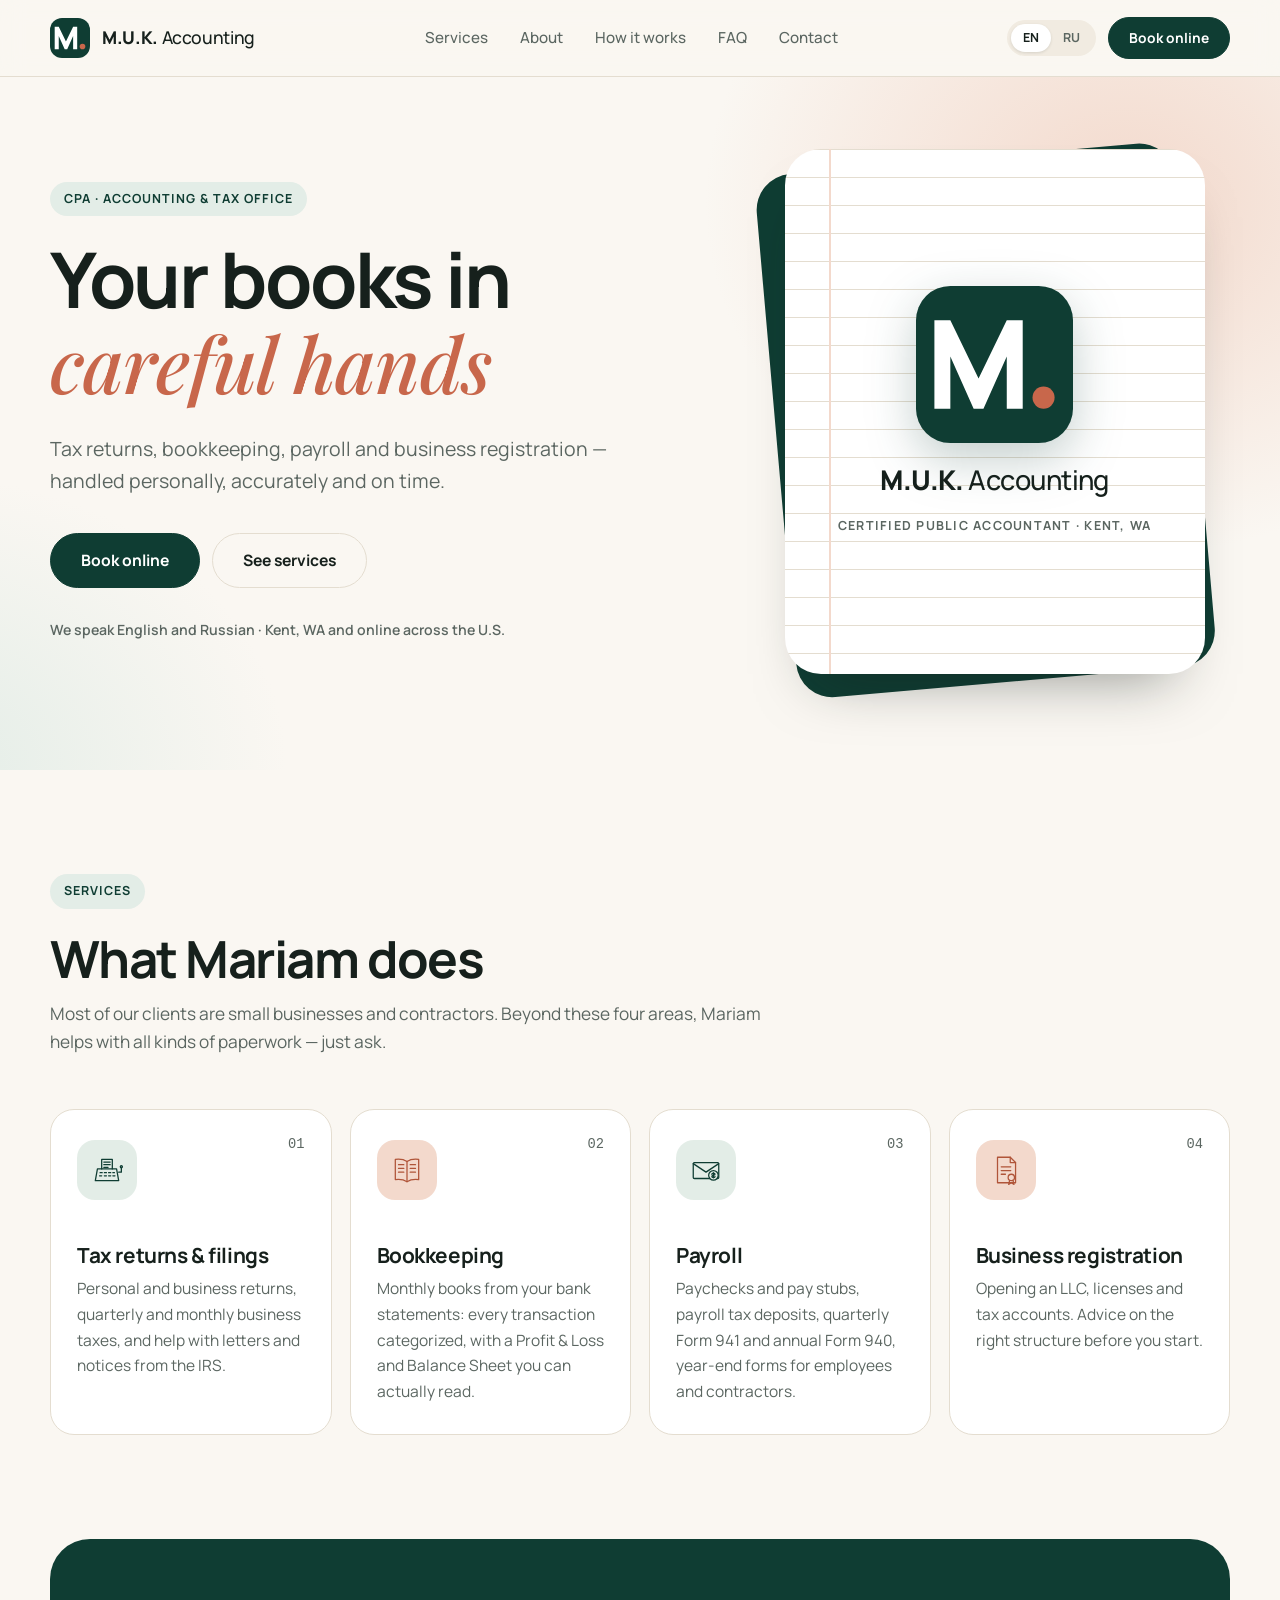
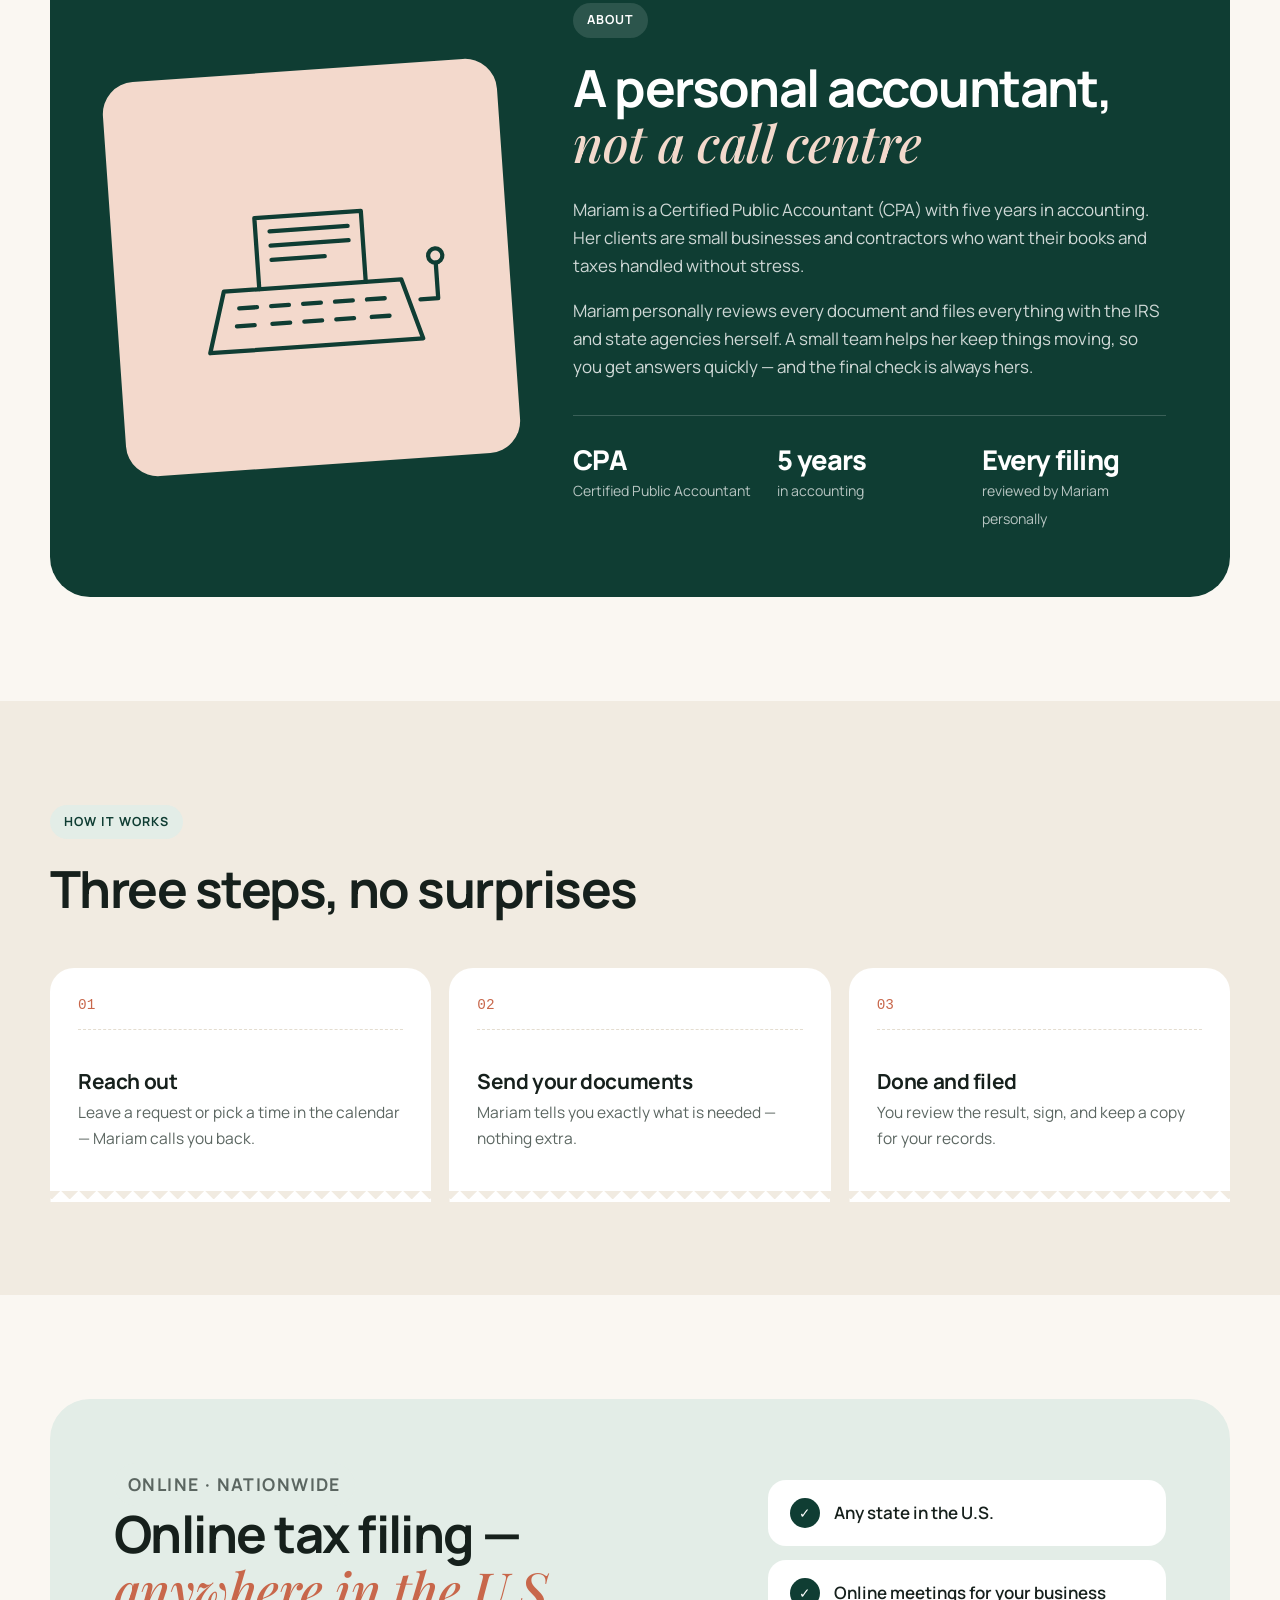
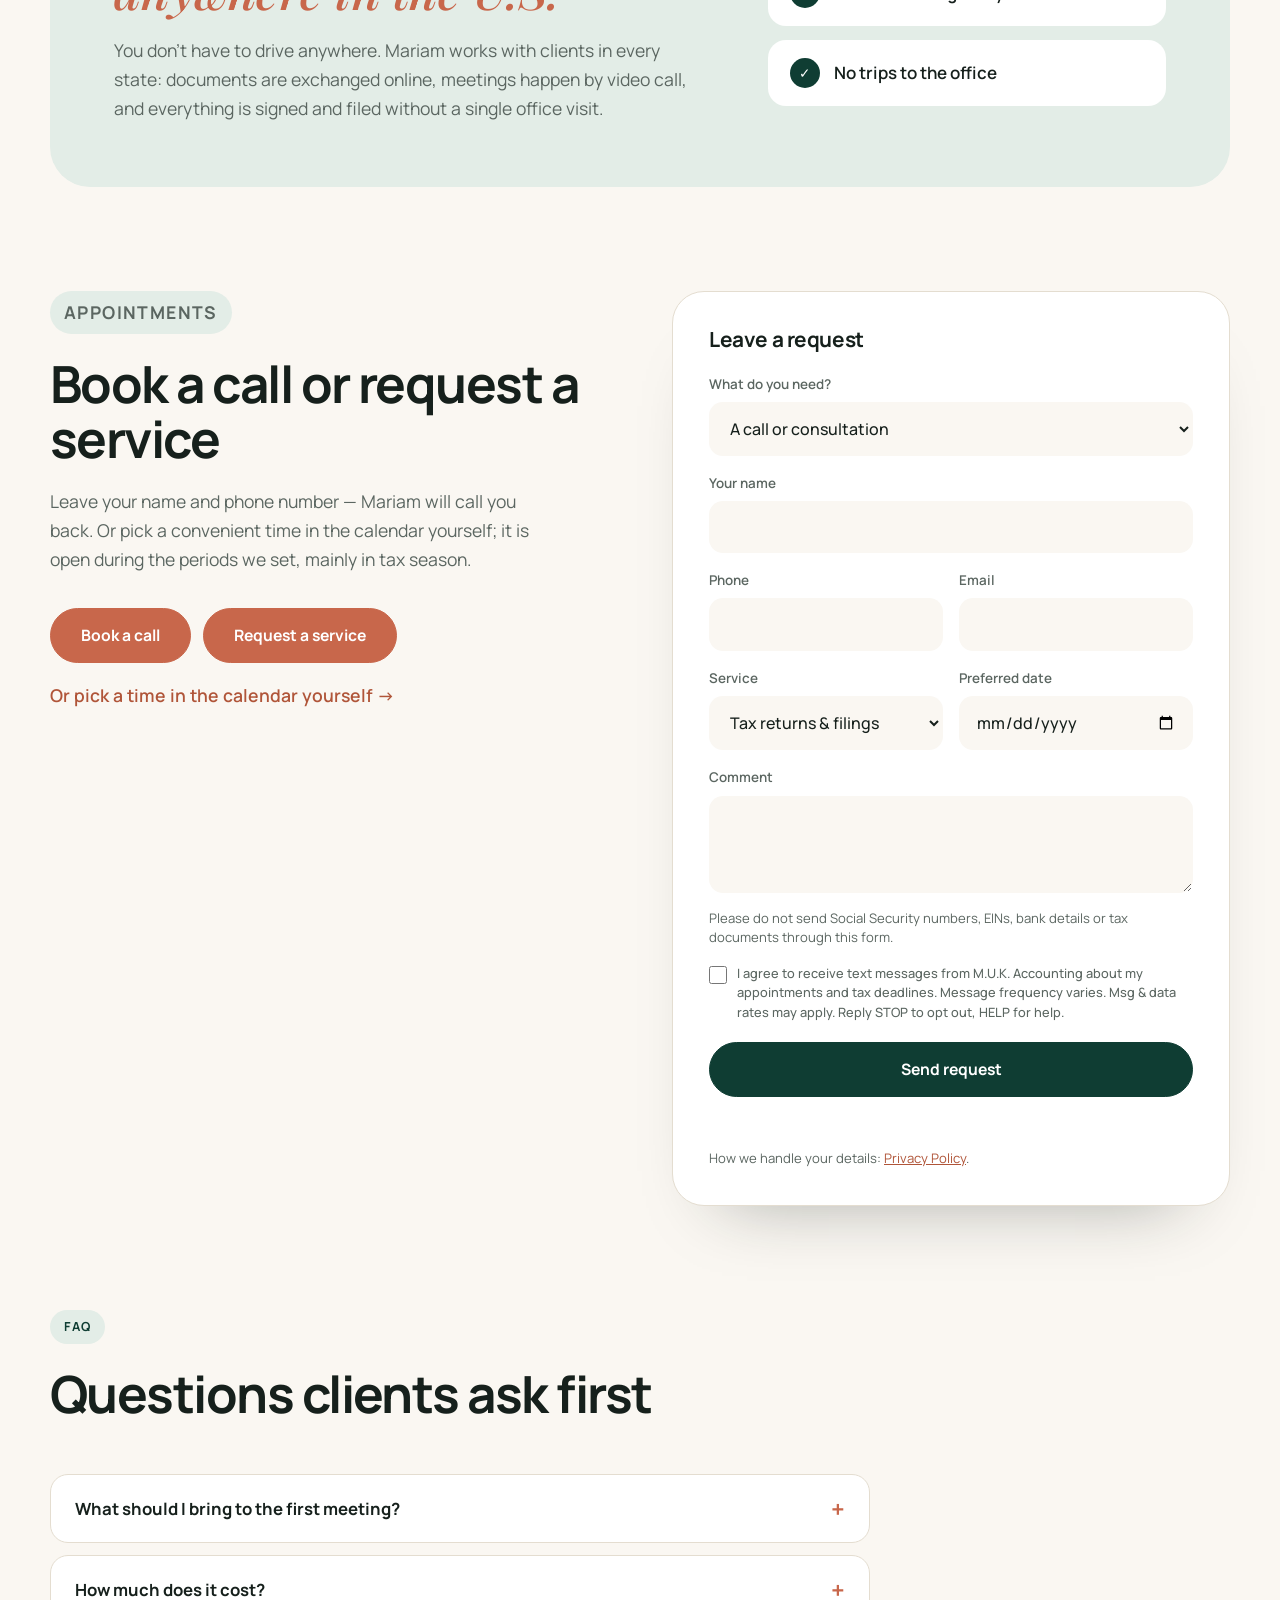
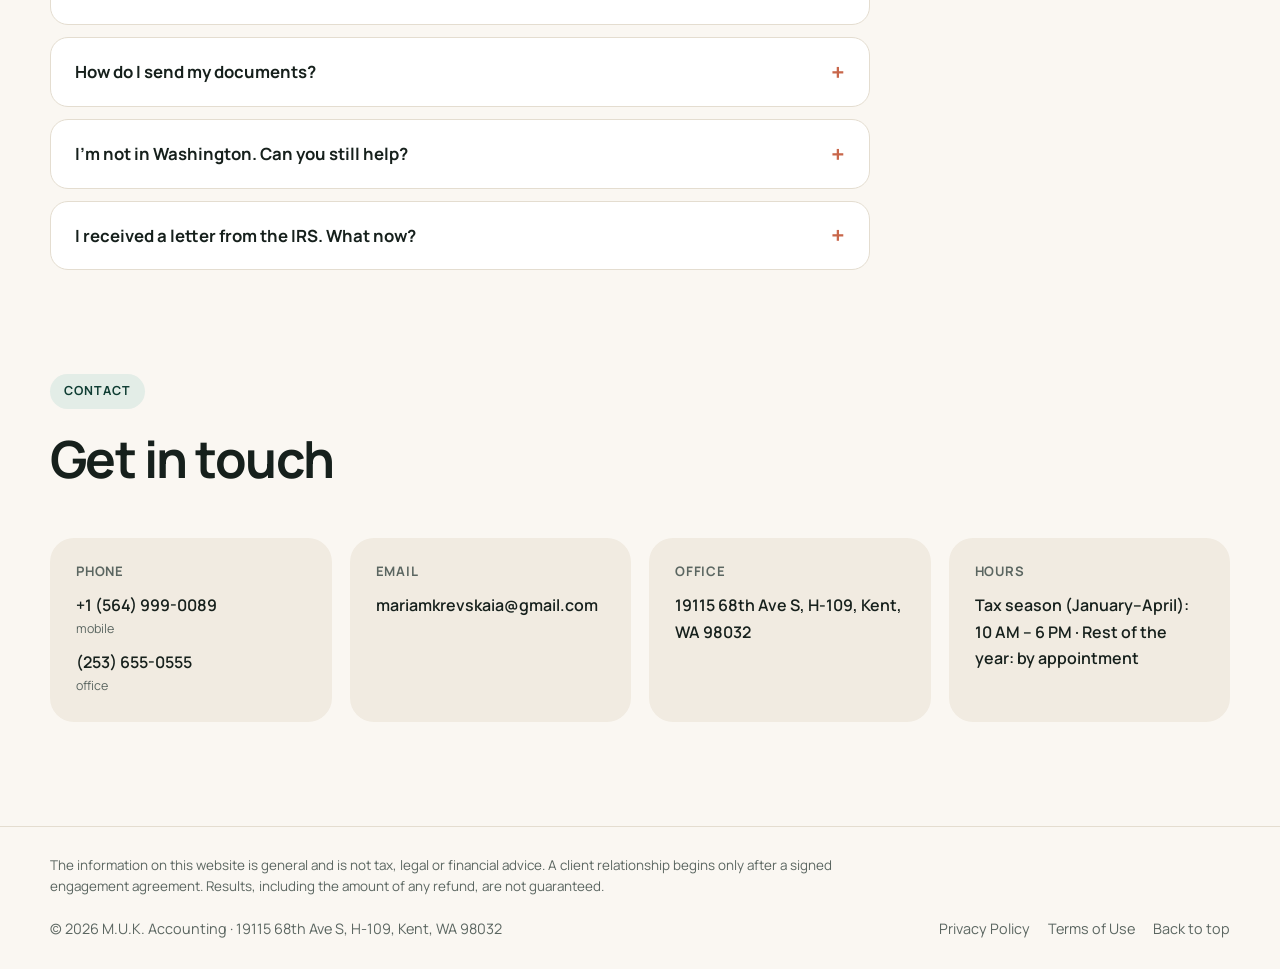
==== index.html @ 8662a3ea "SEO basics: robots, sitemap, structured data; custom 404; first step wording Co-Authored-By: Claude " ====
<!doctype html>
<html lang="en">
<head>
  <meta charset="utf-8">
  <meta name="viewport" content="width=device-width, initial-scale=1">
  <title>M.U.K. Accounting — CPA in Kent, WA · Taxes, Bookkeeping &amp; Payroll</title>
  <meta name="description" content="M.U.K. Accounting, Kent, WA: CPA services — tax returns, bookkeeping, payroll and business registration for small businesses and contractors. In person or online anywhere in the U.S.">
  <link rel="icon" href="images/logo.svg?v=3" type="image/svg+xml">
  <link rel="icon" href="images/favicon-32.png?v=3" type="image/png" sizes="32x32">
  <link rel="icon" href="images/favicon-192.png?v=3" type="image/png" sizes="192x192">
  <link rel="apple-touch-icon" href="images/apple-touch-icon.png?v=3">
  <meta property="og:type" content="website">
  <meta property="og:site_name" content="M.U.K. Accounting">
  <meta property="og:url" content="https://mukaccounting.net/">
  <meta property="og:title" content="M.U.K. Accounting — CPA in Kent, WA">
  <meta property="og:description" content="Tax returns, bookkeeping, payroll and business registration for small businesses and contractors. Kent, WA and online anywhere in the U.S. English · Русский.">
  <meta property="og:image" content="https://mukaccounting.net/images/og.jpg?v=3">
  <meta property="og:image:width" content="1200">
  <meta property="og:image:height" content="630">
  <meta property="og:image:alt" content="M.U.K. Accounting — taxes & bookkeeping in the U.S.">
  <meta property="og:locale" content="en_US">
  <meta property="og:locale:alternate" content="ru_RU">
  <meta name="twitter:card" content="summary_large_image">
  <meta name="twitter:title" content="M.U.K. Accounting — CPA in Kent, WA">
  <meta name="twitter:description" content="Tax returns, bookkeeping, payroll and business registration for small businesses and contractors. Kent, WA and online anywhere in the U.S. English · Русский.">
  <meta name="twitter:image" content="https://mukaccounting.net/images/og.jpg?v=3">
  <link rel="preconnect" href="https://fonts.googleapis.com">
  <link rel="preconnect" href="https://fonts.gstatic.com" crossorigin>
  <link href="https://fonts.googleapis.com/css2?family=Manrope:wght@400;500;600;700;800&family=Playfair+Display:ital,wght@1,500;1,600&display=swap" rel="stylesheet">
  <link rel="stylesheet" href="styles.css?v=20261009c">
</head>
<body>

<header class="site-header">
  <div class="wrap header-row">
    <a class="brand" href="#top" aria-label="M.U.K. Accounting">
      <img class="brand-mark" src="images/logo.svg?v=3" alt="">
      <span class="brand-text"><strong>M.U.K.</strong> Accounting</span>
    </a>
    <nav class="nav" id="nav">
      <a href="#services" data-i18n="nav.services">Services</a>
      <a href="#about" data-i18n="nav.about">About</a>
      <a href="#process" data-i18n="nav.process">How it works</a>
      <a href="#faq" data-i18n="nav.faq">FAQ</a>
      <a href="#contact" data-i18n="nav.contact">Contact</a>
    </nav>
    <div class="header-actions">
      <div class="lang" role="group" aria-label="Language">
        <button type="button" data-lang="en" class="is-active">EN</button>
        <button type="button" data-lang="ru">RU</button>
      </div>
      <a class="btn btn-small" href="#booking" data-i18n="cta.book">Book online</a>
      <button class="burger" id="burger" type="button" aria-label="Menu" aria-expanded="false"><span></span><span></span><span></span></button>
    </div>
  </div>
</header>

<main id="top">

  <section class="hero">
    <div class="wrap hero-grid">
      <div class="hero-copy">
        <p class="eyebrow" data-i18n="hero.eyebrow">CPA · Accounting &amp; tax office</p>
        <h1 data-i18n="hero.title">Your books in <em>careful hands</em></h1>
        <p class="lead" data-i18n="hero.lead">Tax returns, bookkeeping, payroll and business registration — handled personally, accurately and on time.</p>
        <div class="hero-buttons">
          <a class="btn" href="#booking" data-i18n="cta.book">Book online</a>
          <a class="btn btn-ghost" href="#services" data-i18n="cta.services">See services</a>
        </div>
        <p class="hero-note" data-i18n="hero.note">We speak English and Russian · Kent, WA and online across the U.S.</p>
      </div>

      <div class="logo-panel">
        <div class="logo-card">
          <img class="logo-big" src="images/logo.svg?v=3" alt="">
          <div class="logo-word"><strong>M.U.K.</strong> Accounting</div>
          <div class="logo-sub" data-i18n="hero.logoSub">Certified Public Accountant · Kent, WA</div>
        </div>
      </div>
    </div>
  </section>

  <section class="services" id="services">
    <div class="wrap">
      <header class="section-head">
        <p class="eyebrow" data-i18n="services.eyebrow">Services</p>
        <h2 data-i18n="services.title">What Mariam does</h2>
        <p class="section-sub" data-i18n="services.sub">Most of our clients are small businesses and contractors. Beyond these four areas, Mariam helps with all kinds of paperwork — just ask.</p>
      </header>

      <div class="cards">
        <article class="card">
          <span class="num">01</span>
          <svg class="icon" viewBox="0 0 64 64" aria-hidden="true"><path d="M14 30h36l4 22H10z"/><path d="M22 30V12h20v18"/><path d="M26 17h12M26 22h12M26 27h8"/><path d="M19 37h4M27 37h4M35 37h4M43 37h3M18 43h4M27 43h4M35 43h4M43 43h4"/><path d="M54 36h5v-8"/><circle cx="59" cy="26" r="2"/></svg>
          <h3 data-i18n="s1.title">Tax returns &amp; filings</h3>
          <p data-i18n="s1.text">Personal and business returns, quarterly and monthly business taxes, and help with letters and notices from the IRS.</p>
        </article>
        <article class="card">
          <span class="num">02</span>
          <svg class="icon" viewBox="0 0 64 64" aria-hidden="true"><path d="M32 16c-6-4-14-5-22-4v38c8-1 16 0 22 4 6-4 14-5 22-4V12c-8-1-16 0-22 4z"/><path d="M32 16v38"/><path d="M16 22h10M16 29h10M16 36h10M38 22h10M38 29h10M38 36h10"/></svg>
          <h3 data-i18n="s2.title">Bookkeeping</h3>
          <p data-i18n="s2.text">Monthly books from your bank statements: every transaction categorized, with a Profit &amp; Loss and Balance Sheet you can actually read.</p>
        </article>
        <article class="card">
          <span class="num">03</span>
          <svg class="icon" viewBox="0 0 64 64" aria-hidden="true"><rect x="8" y="18" width="48" height="30" rx="2"/><path d="M8 20l24 16 24-16"/><circle cx="46" cy="42" r="9" class="fill"/><path d="M46 37v10M43 40c0-3 6-3 6 0s-6 1-6 4 6 3 6 0"/></svg>
          <h3 data-i18n="s3.title">Payroll</h3>
          <p data-i18n="s3.text">Paychecks and pay stubs, payroll tax deposits, quarterly Form 941 and annual Form 940, year-end forms for employees and contractors.</p>
        </article>
        <article class="card">
          <span class="num">04</span>
          <svg class="icon" viewBox="0 0 64 64" aria-hidden="true"><path d="M16 8h24l10 10v38H16z"/><path d="M40 8v10h10"/><path d="M23 26h18M23 33h18M23 40h8"/><circle cx="42" cy="46" r="6"/><path d="M39 51l-2 8 5-3 5 3-2-8"/></svg>
          <h3 data-i18n="s4.title">Business registration</h3>
          <p data-i18n="s4.text">Opening an LLC, licenses and tax accounts. Advice on the right structure before you start.</p>
        </article>
      </div>
    </div>
  </section>

  <section class="about" id="about">
    <div class="wrap about-grid">
      <div class="gallery" aria-hidden="true">
        <div class="painting painting-b">
          <svg viewBox="0 0 160 120"><path d="M30 70h100l10 34H20z"/><path d="M50 70V30h60v40"/><path d="M58 38h44M58 46h44M58 54h30"/><path d="M38 80h10M56 80h10M74 80h10M92 80h10M110 80h10M36 90h10M56 90h10M74 90h10M92 90h10M112 90h10"/><path d="M140 82h10V62"/><circle cx="150" cy="58" r="4"/></svg>
        </div>
      </div>
      <div class="about-copy">
        <p class="eyebrow" data-i18n="about.eyebrow">About</p>
        <h2 data-i18n="about.title">A personal accountant, <em>not a call centre</em></h2>
        <p data-i18n="about.p1">Mariam is a Certified Public Accountant (CPA) with five years in accounting. Her clients are small businesses and contractors who want their books and taxes handled without stress.</p>
        <p data-i18n="about.p2">Mariam personally reviews every document and files everything with the IRS and state agencies herself. A small team helps her keep things moving, so you get answers quickly — and the final check is always hers.</p>
        <ul class="facts">
          <li><strong data-i18n="fact1.n">CPA</strong><span data-i18n="fact1.t">Certified Public Accountant</span></li>
          <li><strong data-i18n="fact2.n">5 years</strong><span data-i18n="fact2.t">in accounting</span></li>
          <li><strong data-i18n="fact3.n">Every filing</strong><span data-i18n="fact3.t">reviewed by Mariam personally</span></li>
        </ul>
      </div>
    </div>
  </section>

  <section class="process" id="process">
    <div class="wrap">
      <header class="section-head">
        <p class="eyebrow" data-i18n="process.eyebrow">How it works</p>
        <h2 data-i18n="process.title">Three steps, no surprises</h2>
      </header>
      <ol class="tape">
        <li><span class="tape-n">01</span><div><h3 data-i18n="p1.title">Reach out</h3><p data-i18n="p1.text">Leave a request or pick a time in the calendar — Mariam calls you back.</p></div></li>
        <li><span class="tape-n">02</span><div><h3 data-i18n="p2.title">Send your documents</h3><p data-i18n="p2.text">Mariam tells you exactly what is needed — nothing extra.</p></div></li>
        <li><span class="tape-n">03</span><div><h3 data-i18n="p3.title">Done and filed</h3><p data-i18n="p3.text">You review the result, sign, and keep a copy for your records.</p></div></li>
      </ol>
    </div>
  </section>

  <section class="online" id="online">
    <div class="wrap online-grid">
      <div>
        <p class="eyebrow" data-i18n="online.eyebrow">Online · nationwide</p>
        <h2 data-i18n="online.title">Online tax filing — <em>anywhere in the U.S.</em></h2>
        <p data-i18n="online.text">You don't have to drive anywhere. Mariam works with clients in every state: documents are exchanged online, meetings happen by video call, and everything is signed and filed without a single office visit.</p>
      </div>
      <ul class="online-points">
        <li data-i18n="online.p1">Any state in the U.S.</li>
        <li data-i18n="online.p2">Online meetings for your business</li>
        <li data-i18n="online.p3">No trips to the office</li>
      </ul>
    </div>
  </section>

  <section class="booking" id="booking">
    <div class="wrap booking-grid">
      <div class="booking-copy">
        <p class="eyebrow" data-i18n="booking.eyebrow">Appointments</p>
        <h2 data-i18n="booking.title">Book a call or request a service</h2>
        <p data-i18n="booking.text">Choose what you need: a short call with Mariam or a specific service. Online booking is open during the periods we set — mainly in tax season. At other times, leave a request and Mariam will get back to you.</p>
        <div class="booking-actions">
          <a class="btn btn-clay" id="call-link" href="#booking-form" data-type="call" data-i18n="booking.open">Book a call</a>
          <a class="btn btn-ghost" id="service-link" href="#booking-form" data-type="service" data-i18n="booking.service">Request a service</a>
        </div>
        <p class="booking-alt" id="booking-alt"><a id="booking-link" href="#booking-form" data-i18n="booking.calendar">Or pick a time in the calendar yourself →</a></p>
      </div>

      <form class="booking-form" id="booking-form" novalidate>
        <h3 data-i18n="form.title">Leave a request</h3>
        <label><span data-i18n="form.type">What do you need?</span>
          <select name="type" id="form-type">
            <option value="call" data-i18n="form.typeCall">A call or consultation</option>
            <option value="service" data-i18n="form.typeService">A service: taxes, bookkeeping, payroll…</option>
          </select>
        </label>
        <label><span data-i18n="form.name">Your name</span><input name="name" type="text" autocomplete="name" required></label>
        <input class="hp" name="website" type="text" tabindex="-1" autocomplete="off" aria-hidden="true">
        <div class="row">
          <label><span data-i18n="form.phone">Phone</span><input name="phone" type="tel" autocomplete="tel" required></label>
          <label><span data-i18n="form.email">Email</span><input name="email" type="email" autocomplete="email"></label>
        </div>
        <div class="row">
          <label><span data-i18n="form.service">Service</span>
            <select name="service">
              <option data-i18n="s1.title">Tax returns &amp; filings</option>
              <option data-i18n="s2.title">Bookkeeping</option>
              <option data-i18n="s3.title">Payroll</option>
              <option data-i18n="s4.title">Business registration</option>
              <option data-i18n="form.other">Other</option>
            </select>
          </label>
          <label><span data-i18n="form.date">Preferred date</span><input name="date" type="date"></label>
        </div>
        <label><span data-i18n="form.msg">Comment</span><textarea name="message" rows="3"></textarea></label>
        <p class="form-note" data-i18n="form.note">Please do not send Social Security numbers, EINs, bank details or tax documents through this form.</p>
        <label class="consent">
          <input name="sms" type="checkbox" value="yes">
          <span data-i18n="form.sms">I agree to receive text messages from M.U.K. Accounting about my appointments and tax deadlines. Message frequency varies. Msg &amp; data rates may apply. Reply STOP to opt out, HELP for help.</span>
        </label>
        <button class="btn" type="submit" data-i18n="form.send">Send request</button>
        <p class="form-status" id="form-status" role="status"></p>
        <p class="form-note" data-i18n="form.privacy">How we handle your details: <a href="privacy.html">Privacy Policy</a>.</p>
      </form>
    </div>
  </section>

  <section class="faq" id="faq">
    <div class="wrap">
      <header class="section-head">
        <p class="eyebrow" data-i18n="faq.eyebrow">FAQ</p>
        <h2 data-i18n="faq.title">Questions clients ask first</h2>
      </header>
      <div class="faq-list">
        <details>
          <summary data-i18n="q1.q">What should I bring to the first meeting?</summary>
          <p data-i18n="q1.a">Your bank statements for the period, last year's tax return if you have one, and payroll details if you have employees. After you book, Mariam sends a short list of exactly what is needed in your case.</p>
        </details>
        <details>
          <summary data-i18n="q2.q">How much does it cost?</summary>
          <p data-i18n="q2.a">There is no fixed price list: the fee depends on the amount of work and is agreed per month, quarter or year. You get a quote after a short conversation, before any work starts.</p>
        </details>
        <details>
          <summary data-i18n="q3.q">How do I send my documents?</summary>
          <p data-i18n="q3.a">Not through this website. After you book, Mariam will explain a safe way to share your documents. Never email Social Security numbers or bank details.</p>
        </details>
        <details>
          <summary data-i18n="q4.q">I'm not in Washington. Can you still help?</summary>
          <p data-i18n="q4.a">Yes. Mariam works with clients in any state: the meeting is a video call, documents are shared online, and nothing requires a visit to the office.</p>
        </details>
        <details>
          <summary data-i18n="q5.q">I received a letter from the IRS. What now?</summary>
          <p data-i18n="q5.a">Don't put it aside: most notices have a deadline. Book a time and bring the letter — Mariam will explain what it means and how to respond.</p>
        </details>
      </div>
    </div>
  </section>

  <section class="contact" id="contact">
    <div class="wrap">
      <header class="section-head">
        <p class="eyebrow" data-i18n="contact.eyebrow">Contact</p>
        <h2 data-i18n="contact.title">Get in touch</h2>
      </header>
      <div class="contact-grid">
        <div class="contact-item">
          <h3 data-i18n="contact.phone">Phone</h3>
          <a id="c-phone" href="#">[mobile]</a><span class="contact-label" data-i18n="contact.mobile">mobile</span>
          <a id="c-phone2" href="#">[office]</a><span class="contact-label" data-i18n="contact.office">office</span>
        </div>
        <div class="contact-item"><h3 data-i18n="contact.email">Email</h3><a id="c-email" href="#">[email]</a></div>
        <div class="contact-item"><h3 data-i18n="contact.address">Office</h3><p id="c-address">[address]</p></div>
        <div class="contact-item"><h3 data-i18n="contact.hours">Hours</h3><p id="c-hours">[working hours]</p></div>
      </div>
    </div>
  </section>

</main>

<footer class="site-footer">
  <div class="wrap">
    <p class="footer-disclaimer" data-i18n="footer.disclaimer">The information on this website is general and is not tax, legal or financial advice. A client relationship begins only after a signed engagement agreement. Results, including the amount of any refund, are not guaranteed.</p>
    <div class="footer-row">
      <span>© <span id="year"></span> M.U.K. Accounting · <span id="f-address">[mailing address]</span></span>
      <nav class="footer-links">
        <a href="privacy.html" data-i18n="footer.privacy">Privacy Policy</a>
        <a href="terms.html" data-i18n="footer.terms">Terms of Use</a>
        <a href="#top" data-i18n="footer.top">Back to top</a>
      </nav>
    </div>
  </div>
</footer>

<script src="config.js?v=20261009f"></script>
<script src="script.js?v=20261009f"></script>
</body>
</html>
---- styles.css ----
:root {
  --bg: #faf7f2;
  --bg-2: #f1ebe1;
  --card: #ffffff;
  --ink: #16201c;
  --ink-soft: #5b6661;
  --green: #0f3d33;
  --green-2: #0a2c25;
  --blush: #f3d9cc;
  --clay: #c8674b;
  --clay-2: #b05539;
  --line: #e4ddd0;
  --sans: "Manrope", system-ui, -apple-system, "Segoe UI", sans-serif;
  --serif: "Playfair Display", Georgia, serif;
  --radius: 24px;
}

* { box-sizing: border-box; }
html { scroll-behavior: smooth; scroll-padding-top: 88px; }
body {
  margin: 0;
  font-family: var(--sans);
  font-size: 17px;
  line-height: 1.65;
  color: var(--ink);
  background: var(--bg);
  -webkit-font-smoothing: antialiased;
}
img, svg { max-width: 100%; display: block; }
a { color: inherit; }
h1, h2, h3 { font-family: var(--sans); font-weight: 700; line-height: 1.08; letter-spacing: -0.03em; margin: 0; }
h1 { font-size: clamp(2.6rem, 6.2vw, 4.8rem); }
h2 { font-size: clamp(2rem, 4.2vw, 3.2rem); }
h3 { font-size: 1.3rem; letter-spacing: -0.02em; }
h1 em, h2 em { font-family: var(--serif); font-style: italic; font-weight: 500; letter-spacing: -0.01em; color: var(--clay); }
p { margin: 0 0 1em; }
.wrap { width: min(1180px, 100% - 48px); margin-inline: auto; }

.eyebrow {
  display: inline-block;
  font-size: 0.78rem; font-weight: 700; letter-spacing: 0.08em; text-transform: uppercase;
  color: var(--green);
  background: #e3ede7;
  padding: 7px 14px; border-radius: 999px;
  margin: 0 0 22px;
}
.rule { display: none; }
.section-head { margin-bottom: 52px; max-width: 720px; }

/* Buttons */
.btn {
  display: inline-flex; align-items: center; justify-content: center;
  padding: 17px 30px;
  font: 700 0.98rem/1.2 var(--sans);
  text-align: center;
  text-decoration: none;
  color: #fff;
  background: var(--green);
  border: 1.5px solid var(--green);
  border-radius: 999px;
  cursor: pointer;
  transition: background .2s, color .2s, border-color .2s, transform .2s;
}
.btn:hover { background: var(--green-2); border-color: var(--green-2); transform: translateY(-1px); }
.btn-ghost { background: transparent; color: var(--ink); border-color: var(--line); }
.btn-ghost:hover { background: var(--card); color: var(--ink); border-color: var(--ink); }
.btn-brass { background: var(--blush); border-color: var(--blush); color: var(--green-2); }
.btn-brass:hover { background: #fff; border-color: #fff; }
.btn-small { padding: 12px 20px; font-size: 0.86rem; }

/* Header */
.site-header {
  position: sticky; top: 0; z-index: 20;
  background: rgba(250, 247, 242, 0.86);
  backdrop-filter: blur(12px);
  border-bottom: 1px solid var(--line);
}
.header-row { display: flex; align-items: center; justify-content: space-between; gap: 20px; height: 76px; }
.brand { display: flex; align-items: center; gap: 12px; text-decoration: none; }
.brand-mark { width: 40px; height: 40px; border-radius: 12px; display: block; }
.brand-text { font-size: 1.1rem; letter-spacing: -0.02em; font-weight: 500; }
.brand-text strong { font-weight: 800; }
.nav { display: flex; gap: 32px; }
.nav a { text-decoration: none; font-size: 0.95rem; font-weight: 500; color: var(--ink-soft); }
.nav a:hover { color: var(--ink); }
.header-actions { display: flex; align-items: center; gap: 12px; }
.lang { display: flex; background: var(--bg-2); border-radius: 999px; padding: 4px; }
.lang button {
  font: 700 0.78rem/1 var(--sans);
  padding: 8px 12px; border: 0; border-radius: 999px; background: transparent; color: var(--ink-soft); cursor: pointer;
}
.lang button.is-active { background: var(--card); color: var(--ink); box-shadow: 0 1px 3px rgba(22, 32, 28, 0.12); }
.burger { display: none; width: 44px; height: 44px; border: 1px solid var(--line); background: var(--card); border-radius: 12px; cursor: pointer; padding: 11px 10px; }
.burger span { display: block; height: 2px; border-radius: 2px; background: var(--ink); margin: 4px 0; }

/* Hero */
.hero {
  position: relative; overflow: hidden;
  padding: 72px 0 96px;
  background:
    radial-gradient(620px 520px at 88% 18%, var(--blush), transparent 68%),
    radial-gradient(520px 420px at -6% 100%, #e3ede7, transparent 70%),
    var(--bg);
}
.hero-grid { display: grid; grid-template-columns: 1.15fr 0.85fr; gap: 72px; align-items: center; }
.lead { font-size: 1.22rem; color: var(--ink-soft); max-width: 31em; margin: 26px 0 36px; }
.hero-buttons { display: flex; flex-wrap: wrap; gap: 12px; }
.hero-note { margin: 30px 0 0; font-size: 0.88rem; font-weight: 600; color: var(--ink-soft); }

.logo-panel { position: relative; max-width: 420px; margin-inline: auto; width: 100%; }
.logo-panel::before {
  content: ""; position: absolute; inset: 0;
  background: var(--green); border-radius: 36px;
  transform: rotate(-5deg) translate(-10px, 8px);
}
.logo-card {
  position: relative; aspect-ratio: 4 / 5; border-radius: 36px;
  display: flex; flex-direction: column; align-items: center; justify-content: center; gap: 22px;
  padding: 32px; text-align: center;
  background:
    linear-gradient(90deg, transparent 0 44px, var(--blush) 44px 46px, transparent 46px),
    linear-gradient(var(--line) 1px, transparent 1px) 0 0 / 100% 28px,
    var(--card);
  box-shadow: 0 34px 60px -34px rgba(22, 32, 28, 0.5);
}
.logo-big { width: 44%; filter: drop-shadow(0 16px 24px rgba(15, 61, 51, 0.25)); }
.logo-word { font-size: 1.7rem; font-weight: 500; letter-spacing: -0.02em; line-height: 1.1; }
.logo-word strong { font-weight: 800; }
.logo-sub { font-size: 0.78rem; font-weight: 700; letter-spacing: 0.1em; text-transform: uppercase; color: var(--ink-soft); }

/* Services */
.services { padding: 104px 0; }
.cards { display: grid; grid-template-columns: repeat(4, 1fr); gap: 18px; }
.card {
  position: relative;
  padding: 30px 26px 30px;
  background: var(--card);
  border: 1px solid var(--line);
  border-radius: var(--radius);
  transition: transform .25s, box-shadow .25s, border-color .25s;
}
.card:hover { transform: translateY(-6px); border-color: transparent; box-shadow: 0 30px 50px -30px rgba(22, 32, 28, 0.35); }
.num { position: absolute; top: 28px; right: 26px; font: 500 0.86rem/1 ui-monospace, "SF Mono", Menlo, monospace; color: var(--ink-soft); }
.icon {
  width: 60px; height: 60px; padding: 13px;
  background: #e3ede7; border-radius: 18px;
  fill: none; stroke: var(--green); stroke-width: 2.4; stroke-linecap: round; stroke-linejoin: round;
  margin-bottom: 44px;
}
.card:nth-child(even) .icon { background: var(--blush); stroke: var(--clay-2); }
.icon .fill { fill: #e3ede7; }
.card:nth-child(even) .icon .fill { fill: var(--blush); }
.card h3 { margin-bottom: 10px; }
.card p { margin: 0; color: var(--ink-soft); font-size: 0.97rem; }

/* About */
.about { padding: 0 0 104px; }
.about-grid {
  display: grid; grid-template-columns: 0.8fr 1.2fr; gap: 64px; align-items: center;
  background: var(--green); color: #fff;
  border-radius: 40px; padding: 64px;
}
.about .eyebrow { background: rgba(255, 255, 255, 0.12); color: #fff; }
.about h2 em { color: var(--blush); }
.about p { color: rgba(255, 255, 255, 0.8); }
.about-copy h2 { margin-bottom: 24px; }
.gallery { display: grid; place-items: center; }
.painting {
  width: 100%; aspect-ratio: 1; display: grid; place-items: center;
  background: var(--blush); border-radius: 32px; padding: 14%;
  transform: rotate(-4deg);
}
.painting svg { width: 100%; fill: none; stroke: var(--green); stroke-width: 2.4; stroke-linecap: round; stroke-linejoin: round; }
.facts { list-style: none; padding: 28px 0 0; margin: 34px 0 0; display: grid; grid-template-columns: repeat(3, 1fr); gap: 20px; border-top: 1px solid rgba(255, 255, 255, 0.18); }
.facts strong { display: block; font: 800 1.7rem/1.2 var(--sans); letter-spacing: -0.03em; color: #fff; }
.facts span { font-size: 0.88rem; color: rgba(255, 255, 255, 0.7); }

/* Process — a nod to the adding-machine tape */
.process { padding: 104px 0; background: var(--bg-2); }
.tape { list-style: none; margin: 0; padding: 0; display: grid; grid-template-columns: repeat(3, 1fr); gap: 18px; }
.tape li {
  background: var(--card); border-radius: var(--radius) var(--radius) 0 0; padding: 30px 28px 40px;
  position: relative;
}
.tape li::after {
  content: ""; position: absolute; left: 0; right: 0; bottom: -11px; height: 12px;
  background: var(--card);
  -webkit-mask: conic-gradient(from -45deg at bottom, #0000, #000 1deg 89deg, #0000 90deg) 50% / 18px 100%;
          mask: conic-gradient(from -45deg at bottom, #0000, #000 1deg 89deg, #0000 90deg) 50% / 18px 100%;
  transform: rotate(180deg);
}
.tape-n { display: block; font: 500 0.9rem/1 ui-monospace, "SF Mono", Menlo, monospace; color: var(--clay); margin-bottom: 40px; padding-bottom: 16px; border-bottom: 1px dashed var(--line); }
.tape h3 { margin-bottom: 8px; }
.tape p { margin: 0; color: var(--ink-soft); font-size: 0.97rem; }

/* Booking */
.booking { padding: 104px 0; }
.booking-grid { display: grid; grid-template-columns: 1fr 1fr; gap: 64px; align-items: start; }
.booking h2 { margin-bottom: 20px; }
.booking-copy p { color: var(--ink-soft); max-width: 28em; font-size: 1.1rem; }
.booking-copy .btn { margin-top: 16px; background: var(--clay); border-color: var(--clay); color: #fff; }
.booking-copy .btn:hover { background: var(--clay-2); border-color: var(--clay-2); }
.booking-form {
  background: var(--card); border: 1px solid var(--line); border-radius: 32px;
  padding: 36px; display: grid; gap: 16px;
  box-shadow: 0 40px 70px -50px rgba(22, 32, 28, 0.4);
}
.booking-form h3 { margin-bottom: 6px; }
.booking-form label { display: grid; gap: 7px; font-size: 0.84rem; font-weight: 600; color: var(--ink-soft); }
.booking-form input, .booking-form select, .booking-form textarea {
  width: 100%; padding: 14px 16px;
  font: 500 1rem/1.4 var(--sans); color: var(--ink);
  background: var(--bg); border: 1.5px solid transparent; border-radius: 14px;
}
.booking-form input:focus, .booking-form select:focus, .booking-form textarea:focus { outline: none; border-color: var(--green); background: #fff; }
.booking-form .row { display: grid; grid-template-columns: 1fr 1fr; gap: 16px; }
.booking-form .btn { margin-top: 4px; }
.form-status { margin: 0; font-size: 0.92rem; color: var(--clay-2); min-height: 1.4em; }

/* Contact */
.contact { padding: 0 0 104px; }
.contact-grid { display: grid; grid-template-columns: repeat(4, 1fr); gap: 18px; }
.contact-item { padding: 26px; background: var(--bg-2); border-radius: var(--radius); }
.contact-item h3 { font-size: 0.82rem; font-weight: 700; letter-spacing: 0.06em; text-transform: uppercase; color: var(--ink-soft); margin-bottom: 14px; }
.contact-item a, .contact-item p { margin: 0; font-size: 1rem; font-weight: 600; text-decoration: none; overflow-wrap: anywhere; }
.contact-item a:hover { color: var(--clay); }

/* Footer */
.site-footer { border-top: 1px solid var(--line); color: var(--ink-soft); font-size: 0.9rem; padding: 28px 0; }
.footer-row { display: flex; justify-content: space-between; gap: 16px; }

/* Online, nationwide */
.online { padding: 104px 0 0; }
.online-grid {
  display: grid; grid-template-columns: 1.2fr 0.8fr; gap: 56px; align-items: center;
  background: #e3ede7; border-radius: 40px; padding: 64px;
}
.online h2 { margin-bottom: 18px; }
.online p { color: var(--ink-soft); font-size: 1.1rem; max-width: 34em; margin: 0; }
.online-points { list-style: none; margin: 0; padding: 0; display: grid; gap: 14px; }
.online-points li { background: var(--card); border-radius: 18px; padding: 18px 22px; font-weight: 600; display: flex; gap: 14px; align-items: center; }
.online-points li::before {
  content: "✓"; width: 30px; height: 30px; border-radius: 50%; flex-shrink: 0;
  background: var(--green); color: #fff; display: grid; place-items: center; font-size: 0.85rem;
}

/* Booking actions */
.booking-alt { margin: 18px 0 0; font-size: 0.95rem; }
.booking-alt a { color: var(--clay-2); font-weight: 600; text-decoration: none; }
.booking-alt a:hover { text-decoration: underline; }
.hp { position: absolute; left: -9999px; width: 1px; height: 1px; opacity: 0; }
.booking-actions { display: flex; flex-wrap: wrap; gap: 12px; margin-top: 18px; }
.btn-clay { background: var(--clay); border-color: var(--clay); color: #fff; }
.btn-clay:hover { background: var(--clay-2); border-color: var(--clay-2); }

/* Contact phone lines */
.contact-item a { display: block; }
.contact-label { display: block; font-size: 0.78rem; color: var(--ink-soft); margin-bottom: 10px; }
.contact-item .contact-label:last-child { margin-bottom: 0; }

/* Section intro line */
.section-sub { margin: 14px 0 0; color: var(--ink-soft); font-size: 1.08rem; }

/* Form notes and SMS consent */
.form-note { margin: 0; font-size: 0.82rem; color: var(--ink-soft); line-height: 1.5; }
.form-note a { color: var(--clay-2); }
.booking-form label.consent {
  grid-template-columns: auto 1fr; gap: 10px; align-items: start;
  text-transform: none; letter-spacing: 0; font-weight: 500; font-size: 0.8rem; line-height: 1.5;
}
.booking-form .consent input[type="checkbox"] { width: 18px; height: 18px; padding: 0; margin: 2px 0 0; accent-color: var(--green); }

/* FAQ */
.faq { padding: 0 0 104px; }
.faq-list { max-width: 820px; display: grid; gap: 12px; }
.faq details { background: var(--card); border: 1px solid var(--line); border-radius: 18px; padding: 0 24px; }
.faq summary {
  cursor: pointer; list-style: none; padding: 20px 0;
  display: flex; justify-content: space-between; align-items: center; gap: 16px;
  font-weight: 700; font-size: 1.05rem;
}
.faq summary::-webkit-details-marker { display: none; }
.faq summary::after { content: "+"; font-size: 1.5rem; line-height: 1; color: var(--clay); flex-shrink: 0; transition: transform .2s; }
.faq details[open] summary::after { transform: rotate(45deg); }
.faq details p { margin: 0 0 20px; color: var(--ink-soft); }

/* Footer legal */
.footer-disclaimer { max-width: 820px; font-size: 0.84rem; line-height: 1.55; margin: 0 0 20px; }
.footer-row { flex-wrap: wrap; align-items: center; }
.footer-links { display: flex; gap: 18px; flex-wrap: wrap; }
.footer-links a, .footer-row > span { color: var(--ink-soft); }
.footer-links a { text-decoration: none; }
.footer-links a:hover { color: var(--ink); }

/* Legal pages */
.legal-main { padding: 64px 0 96px; }
.legal-wrap { max-width: 760px; }
.legal-wrap h1 { font-size: clamp(2rem, 4.5vw, 3rem); margin-bottom: 12px; }
.legal-date { color: var(--ink-soft); font-size: 0.9rem; margin: 0 0 36px; }
.legal-wrap h2 { font-size: 1.35rem; margin: 36px 0 10px; }
.legal-wrap p { color: var(--ink-soft); }
.legal-wrap a { color: var(--clay-2); }

@media (max-width: 980px) {
  .cards, .contact-grid { grid-template-columns: repeat(2, 1fr); }
  .hero-grid, .about-grid, .booking-grid, .online-grid { grid-template-columns: 1fr; gap: 48px; }
  .about-grid, .online-grid { padding: 48px 36px; }
  .gallery { max-width: 260px; }
  .nav {
    display: none; position: absolute; top: 76px; left: 0; right: 0;
    flex-direction: column; gap: 0; background: var(--bg); border-bottom: 1px solid var(--line);
  }
  .nav.is-open { display: flex; }
  .nav a { padding: 18px 24px; border-top: 1px solid var(--line); }
  .burger { display: block; }
}
@media (max-width: 640px) {
  body { font-size: 16px; }
  .wrap { width: calc(100% - 32px); }
  .cards, .contact-grid, .facts, .tape, .booking-form .row { grid-template-columns: 1fr; }
  .tape { gap: 28px; }
  .hero { padding: 44px 0 72px; }
  .services, .process, .booking { padding: 72px 0; }
  .about, .contact { padding-bottom: 72px; }
  .about-grid, .online-grid { padding: 36px 22px; border-radius: 28px; }
  .online { padding-top: 72px; }
  .header-actions .btn-small { display: none; }
  .header-row { gap: 12px; }
  .header-actions { gap: 8px; }
  .brand-text { font-size: 1rem; white-space: nowrap; }
  .lang button { padding: 7px 9px; }
  .burger { width: 40px; height: 40px; padding: 9px 8px; }
  .logo-card { aspect-ratio: 1 / 1; }
  .booking-form { padding: 24px 20px; border-radius: 24px; }
  .icon { margin-bottom: 28px; }
}
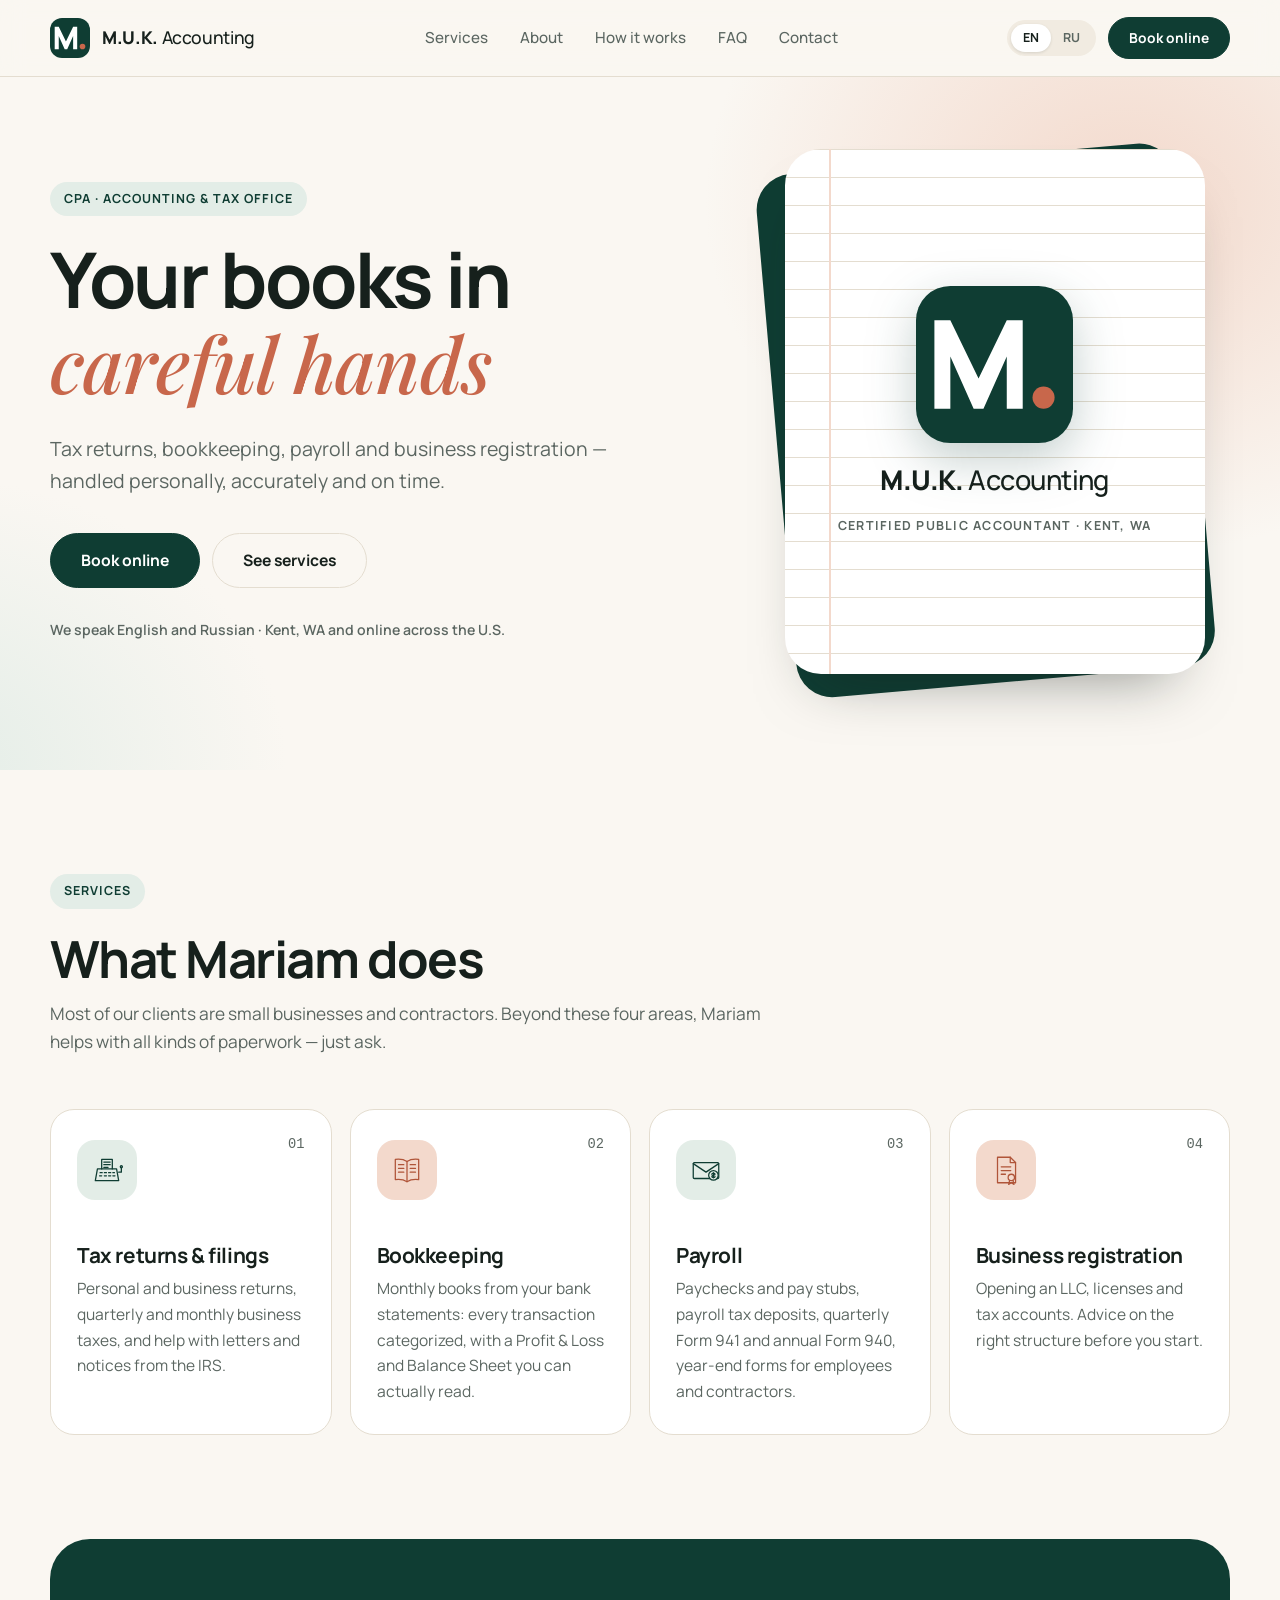
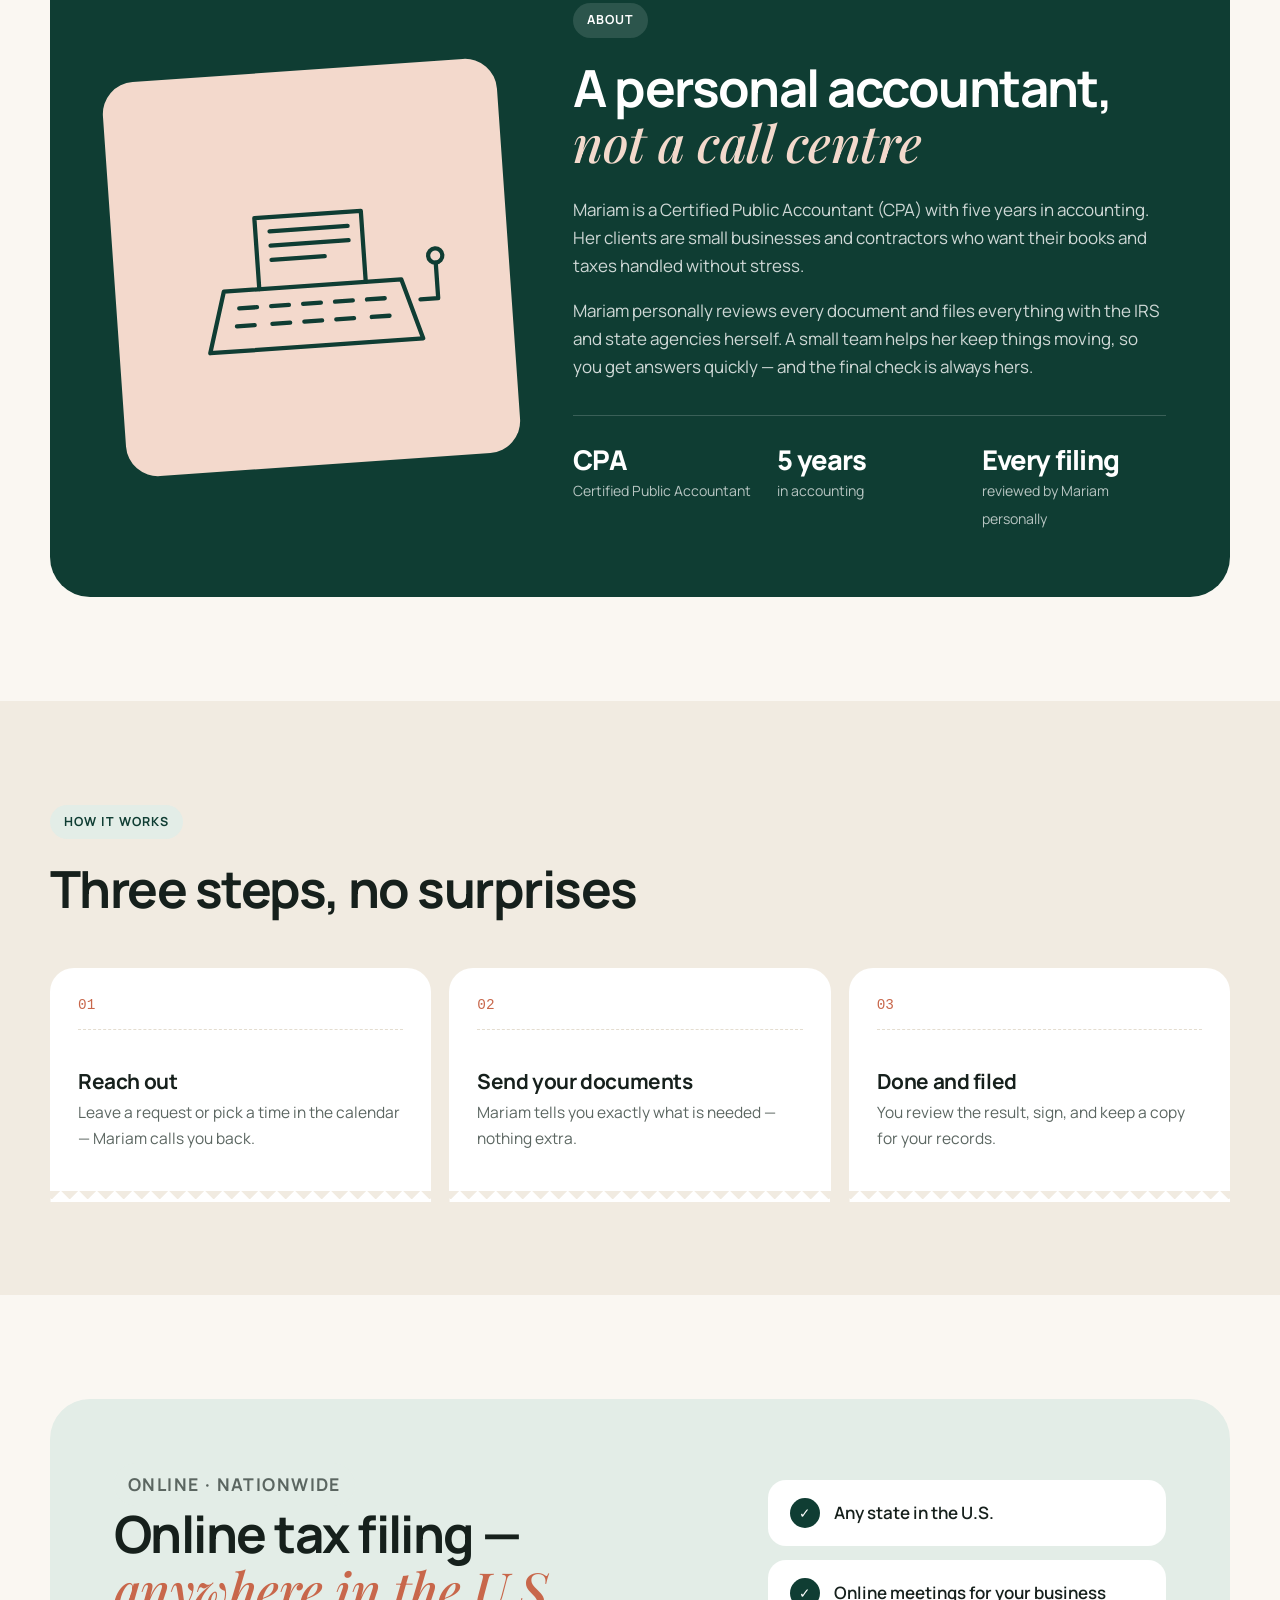
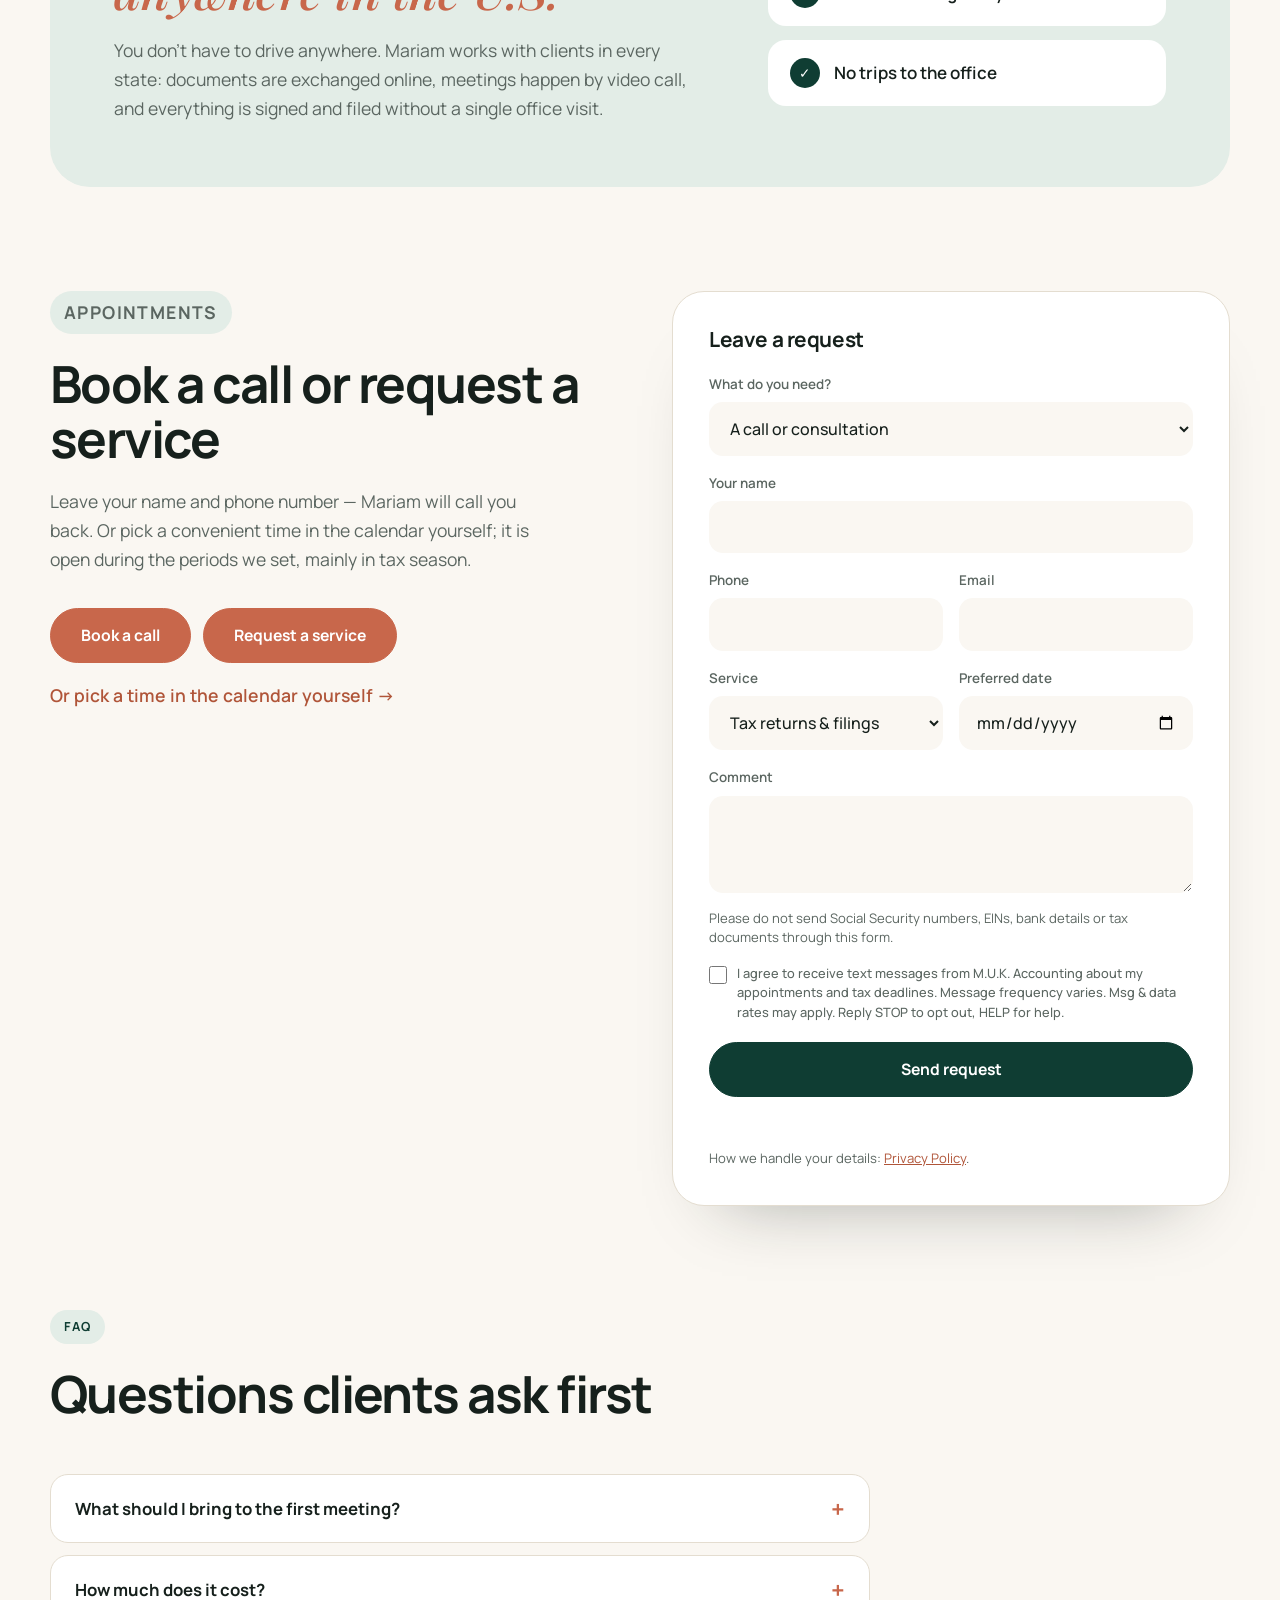
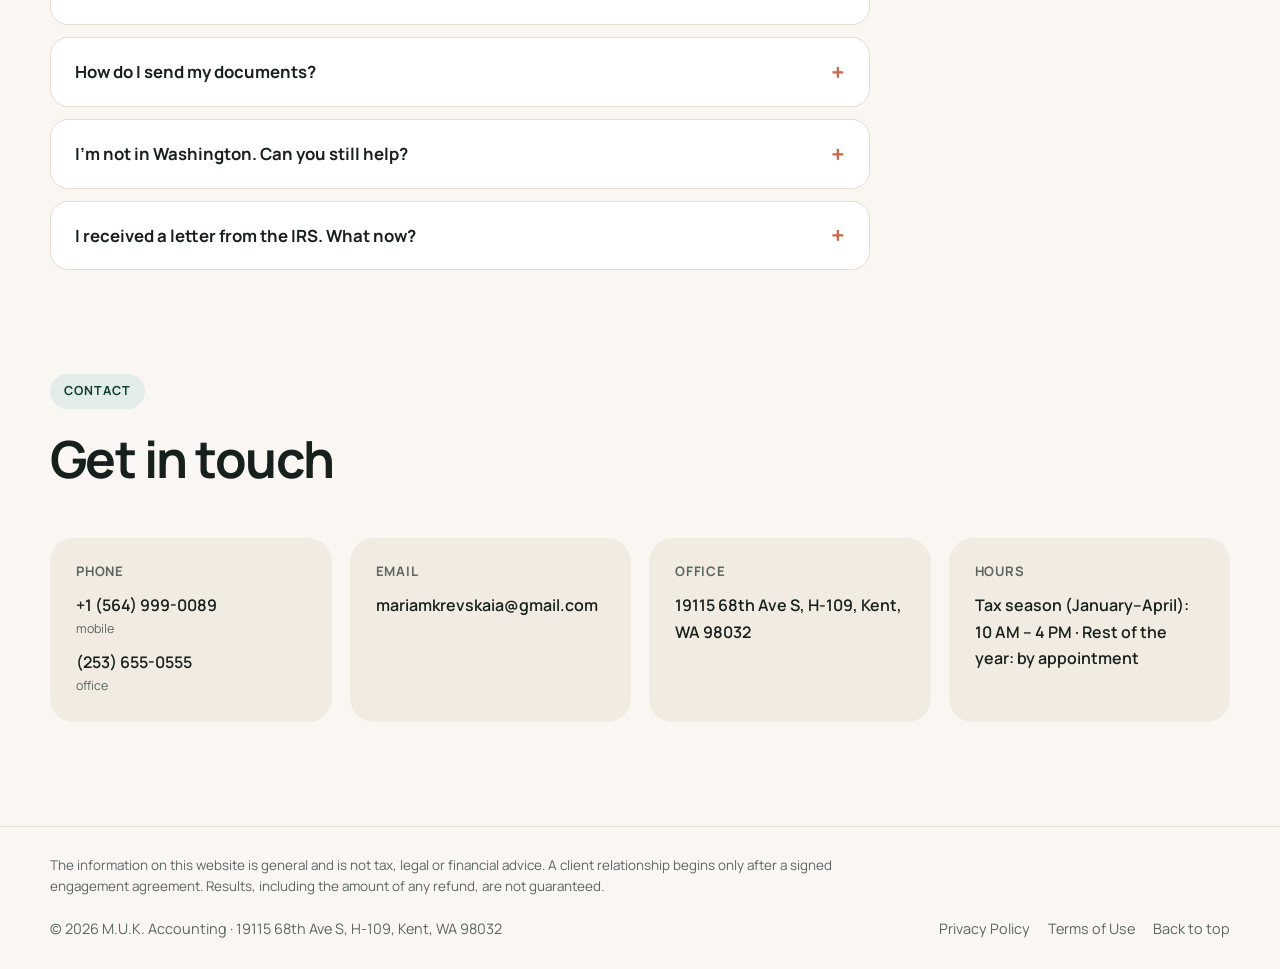
==== commit 42e4c85a: "Hours: 10 AM – 4 PM in tax season Co-Authored-By: Claude Fable 5.1 <noreply@anthropic.com>" ====
--- a/index.html
+++ b/index.html
@@ -285,7 +285,7 @@
   </div>
 </footer>
 
-<script src="config.js?v=20261009f"></script>
+<script src="config.js?v=20261009g"></script>
 <script src="script.js?v=20261009f"></script>
 </body>
 </html>
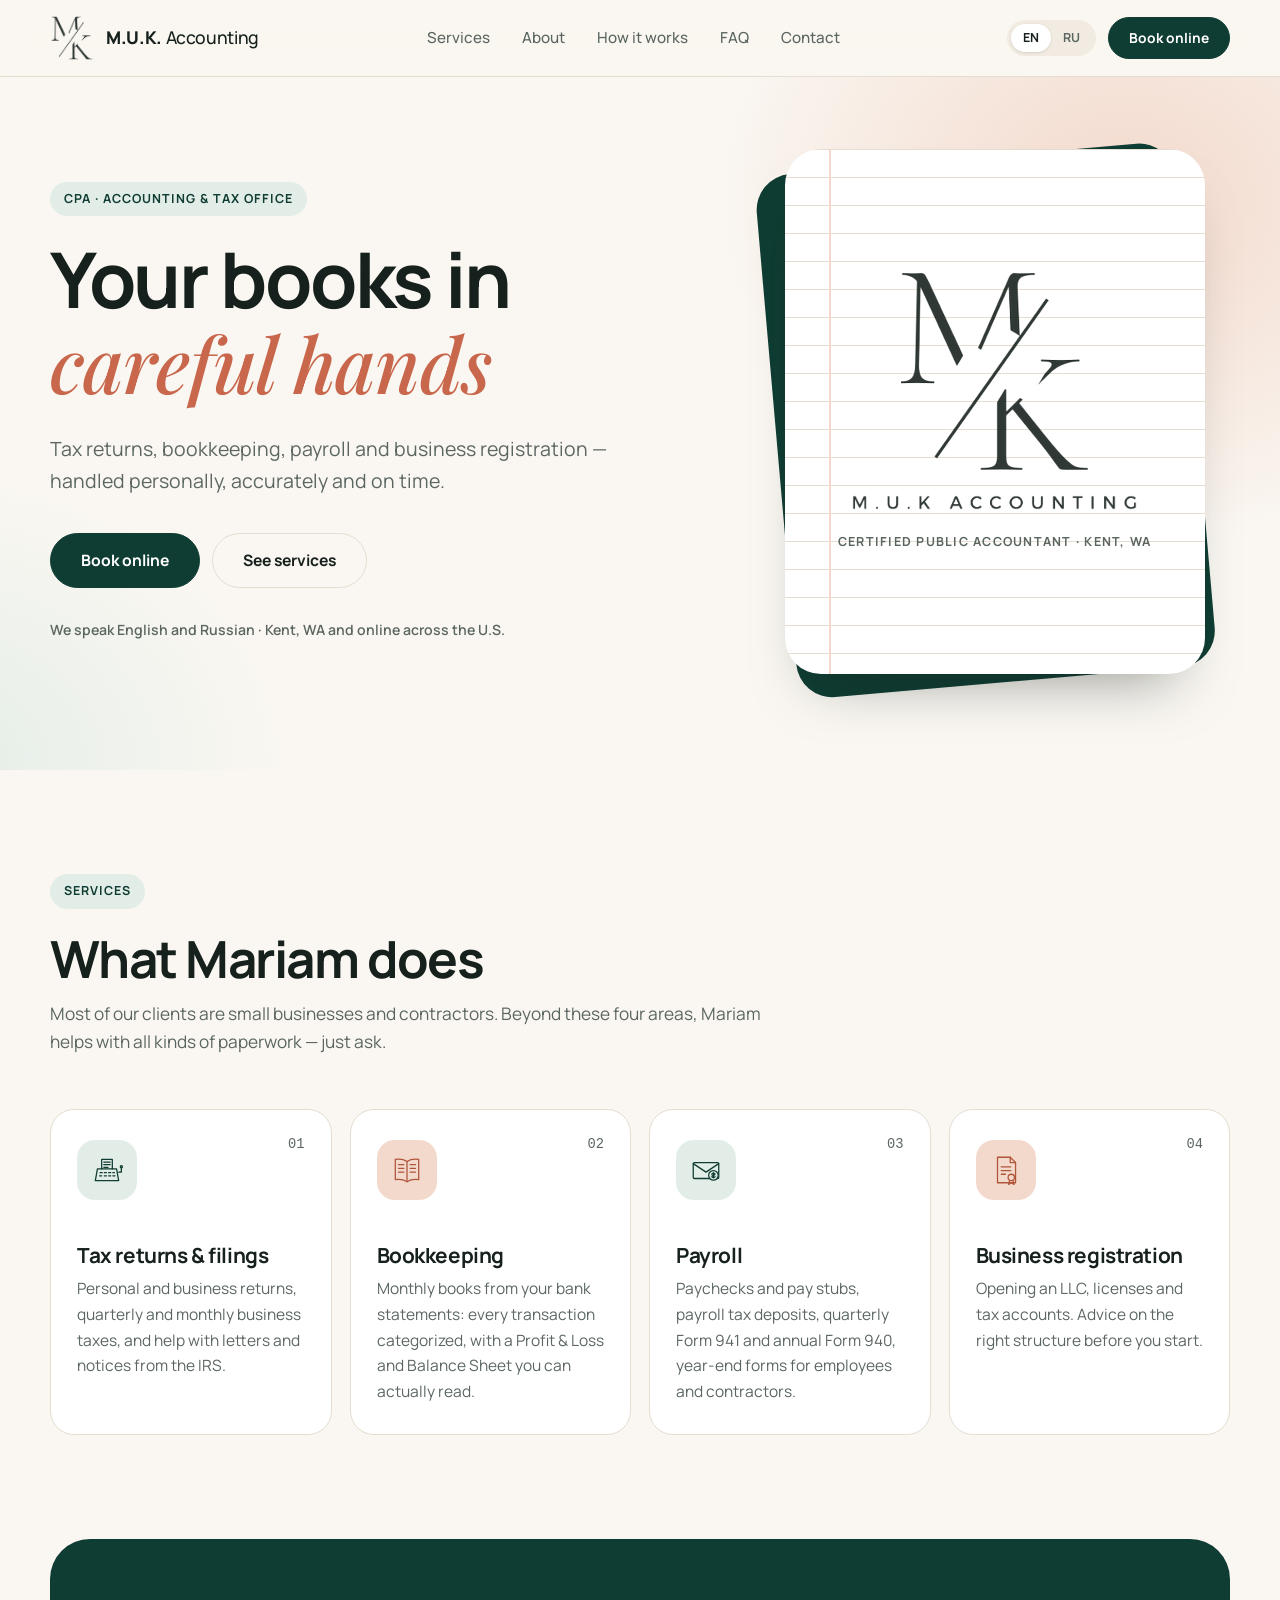
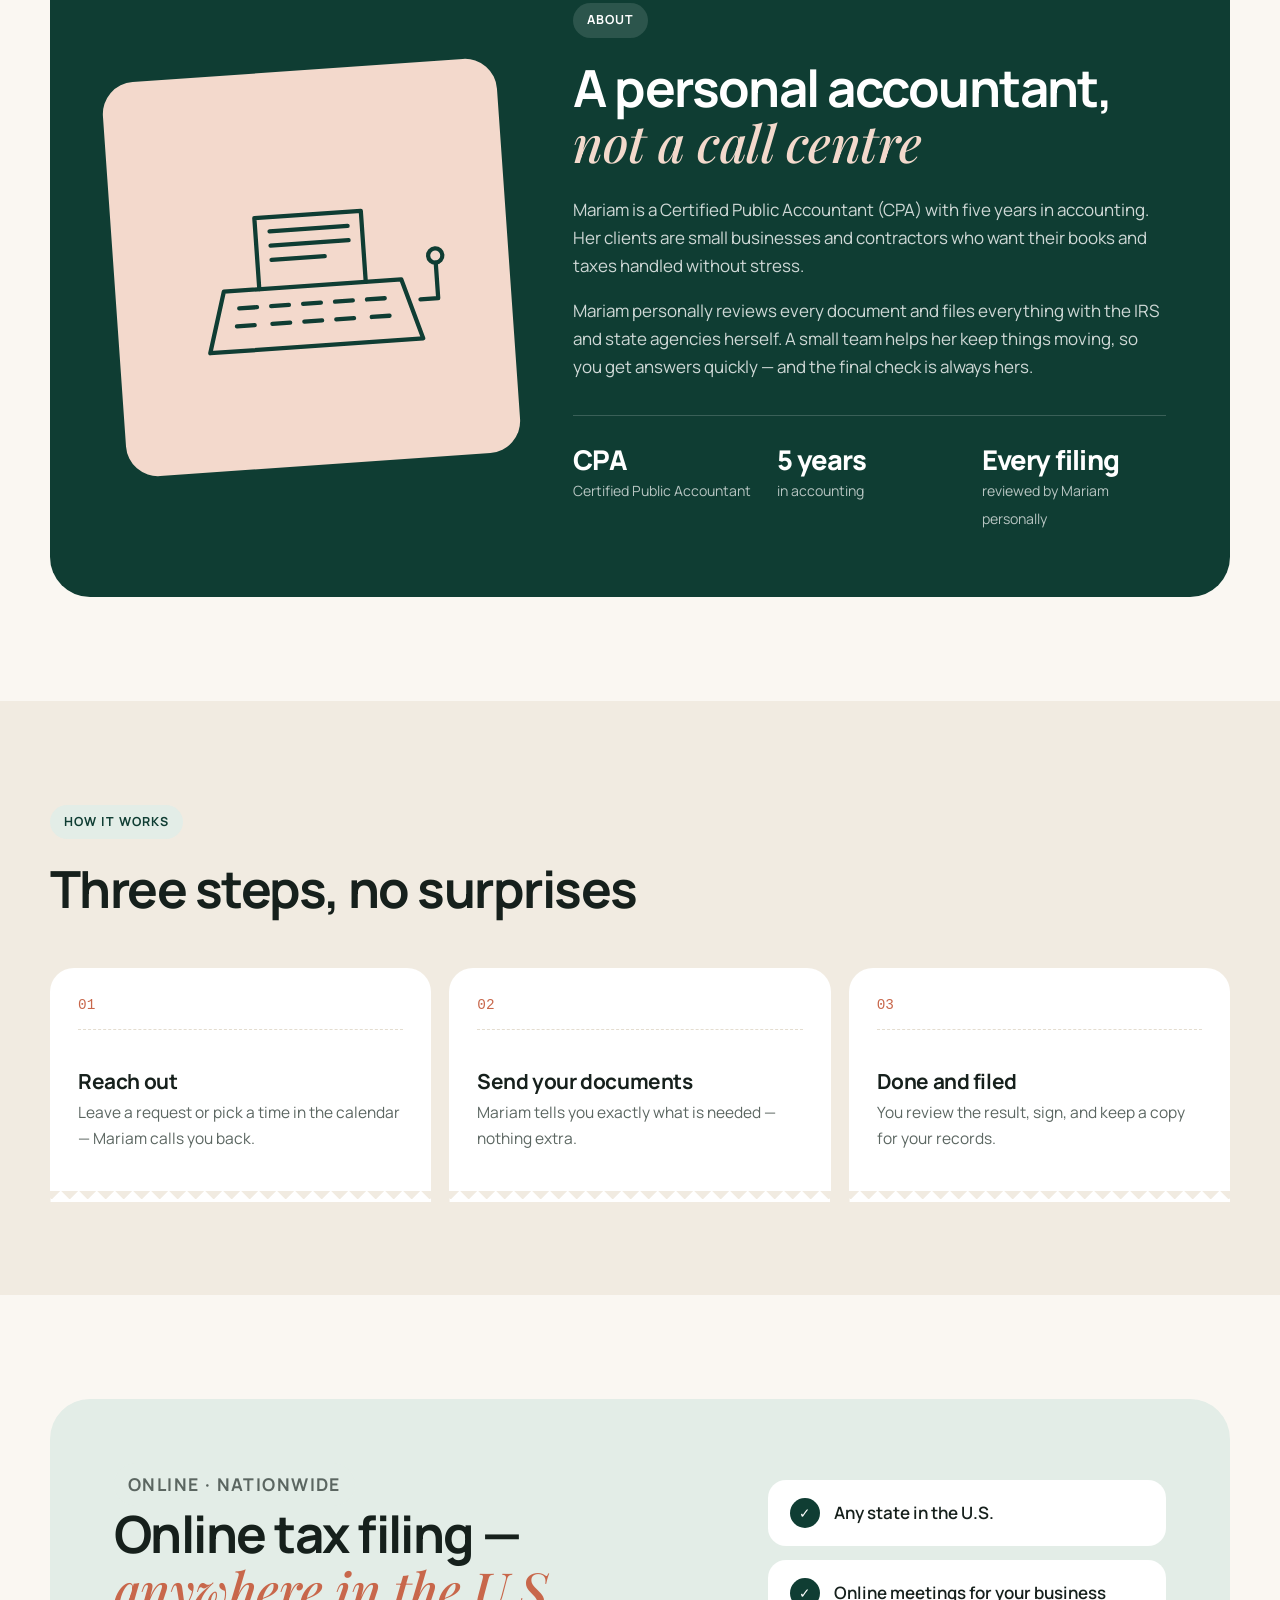
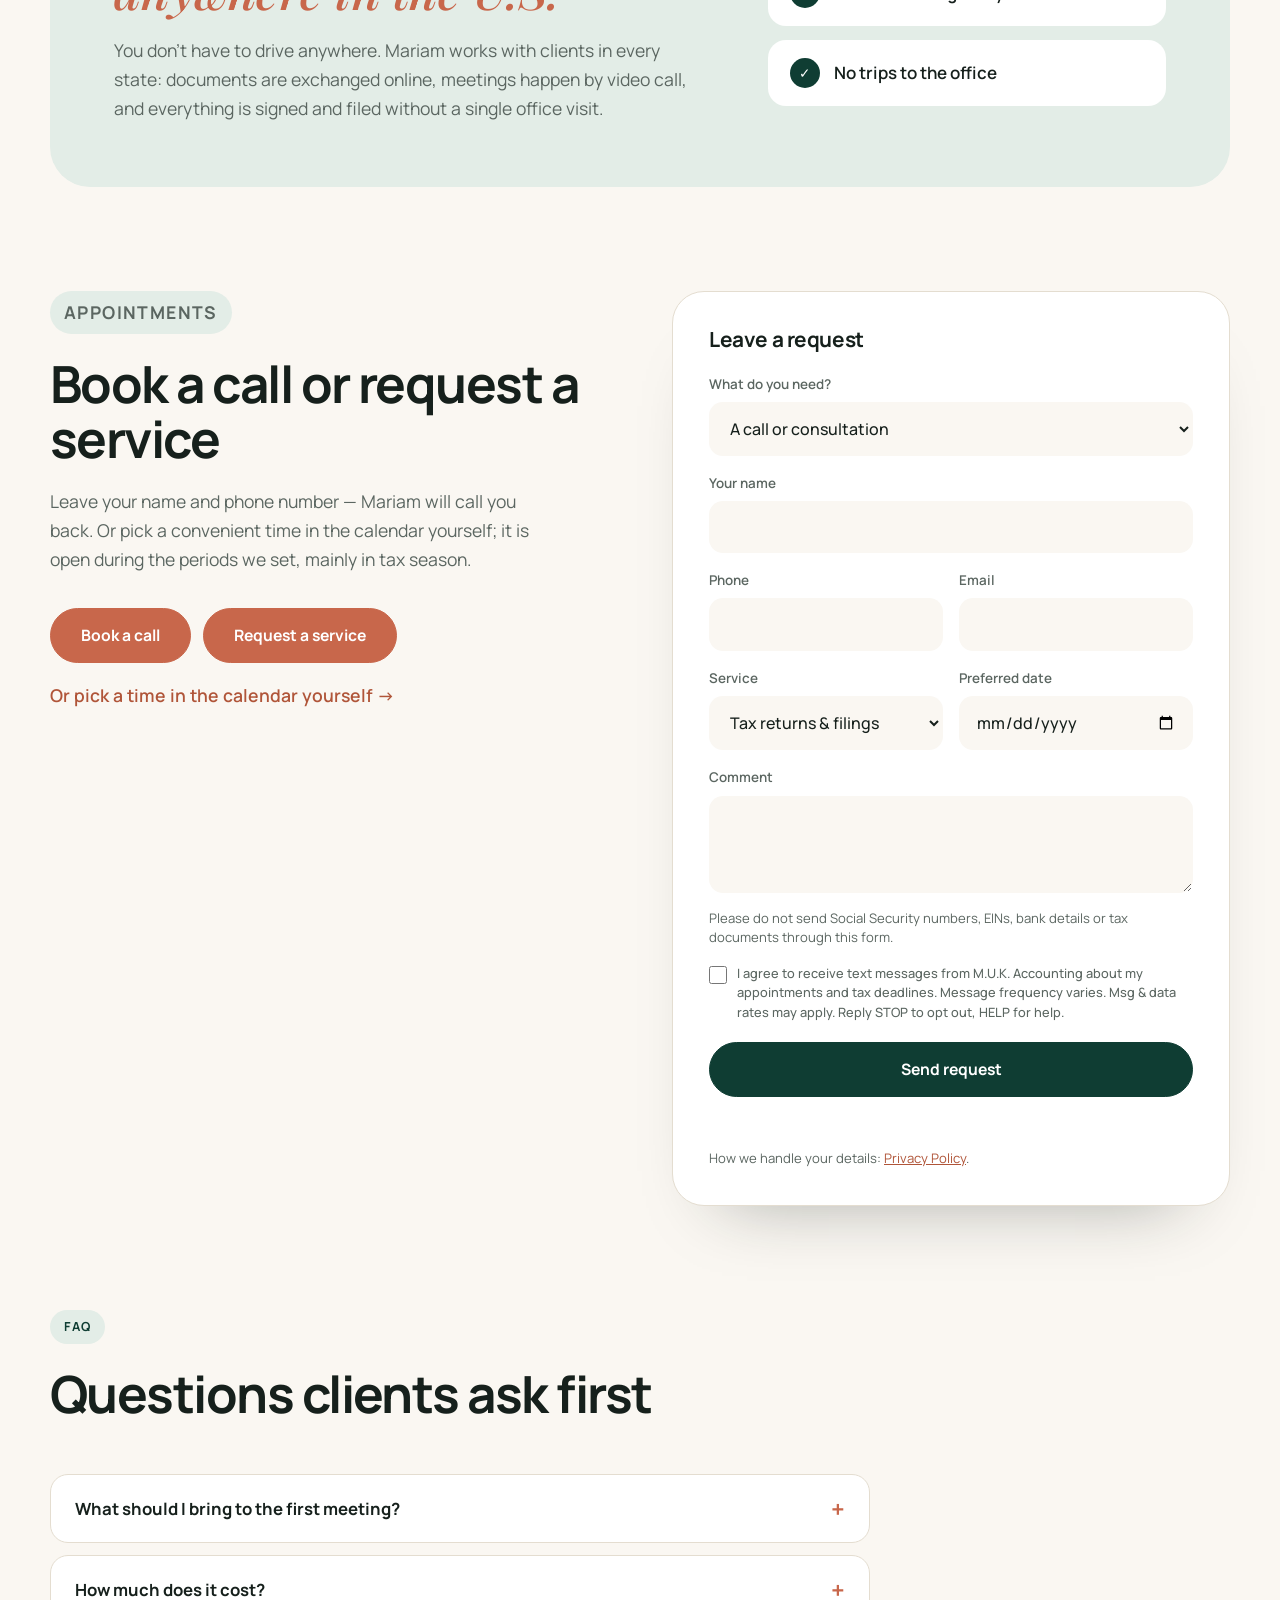
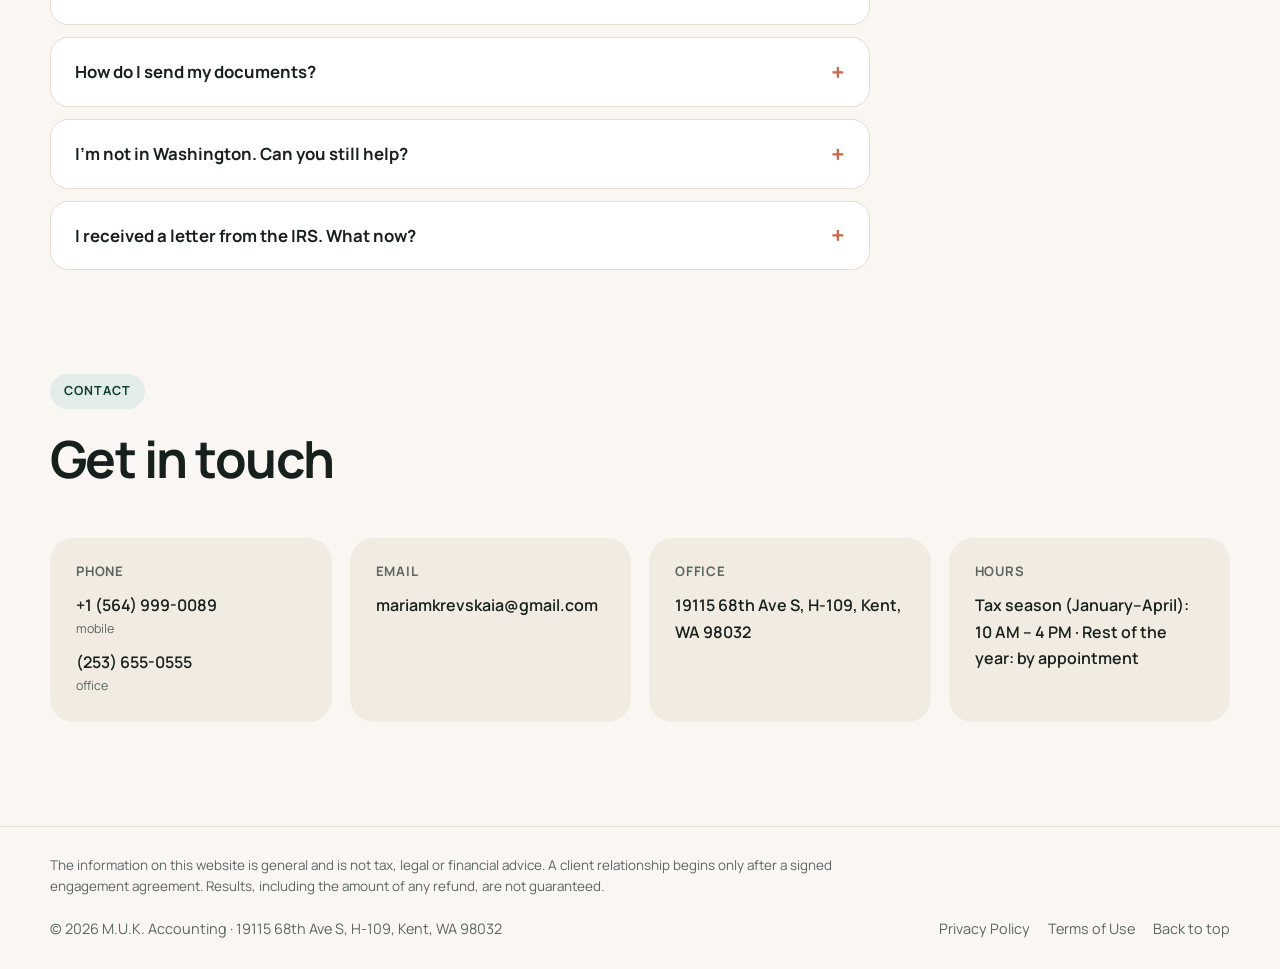
==== commit cd12d3b5: "Use Mariam's real logo: mark, wordmark, icons, share image Co-Authored-By: Claude Fable 5.1 <noreply" ====
--- a/index.html
+++ b/index.html
@@ -5,16 +5,15 @@
   <meta name="viewport" content="width=device-width, initial-scale=1">
   <title>M.U.K. Accounting — CPA in Kent, WA · Taxes, Bookkeeping &amp; Payroll</title>
   <meta name="description" content="M.U.K. Accounting, Kent, WA: CPA services — tax returns, bookkeeping, payroll and business registration for small businesses and contractors. In person or online anywhere in the U.S.">
-  <link rel="icon" href="images/logo.svg?v=3" type="image/svg+xml">
-  <link rel="icon" href="images/favicon-32.png?v=3" type="image/png" sizes="32x32">
-  <link rel="icon" href="images/favicon-192.png?v=3" type="image/png" sizes="192x192">
-  <link rel="apple-touch-icon" href="images/apple-touch-icon.png?v=3">
+  <link rel="icon" href="images/favicon-32.png?v=4" type="image/png" sizes="32x32">
+  <link rel="icon" href="images/favicon-192.png?v=4" type="image/png" sizes="192x192">
+  <link rel="apple-touch-icon" href="images/apple-touch-icon.png?v=4">
   <meta property="og:type" content="website">
   <meta property="og:site_name" content="M.U.K. Accounting">
   <meta property="og:url" content="https://mukaccounting.net/">
   <meta property="og:title" content="M.U.K. Accounting — CPA in Kent, WA">
   <meta property="og:description" content="Tax returns, bookkeeping, payroll and business registration for small businesses and contractors. Kent, WA and online anywhere in the U.S. English · Русский.">
-  <meta property="og:image" content="https://mukaccounting.net/images/og.jpg?v=3">
+  <meta property="og:image" content="https://mukaccounting.net/images/og.jpg?v=4">
   <meta property="og:image:width" content="1200">
   <meta property="og:image:height" content="630">
   <meta property="og:image:alt" content="M.U.K. Accounting — taxes & bookkeeping in the U.S.">
@@ -23,18 +22,18 @@
   <meta name="twitter:card" content="summary_large_image">
   <meta name="twitter:title" content="M.U.K. Accounting — CPA in Kent, WA">
   <meta name="twitter:description" content="Tax returns, bookkeeping, payroll and business registration for small businesses and contractors. Kent, WA and online anywhere in the U.S. English · Русский.">
-  <meta name="twitter:image" content="https://mukaccounting.net/images/og.jpg?v=3">
+  <meta name="twitter:image" content="https://mukaccounting.net/images/og.jpg?v=4">
   <link rel="preconnect" href="https://fonts.googleapis.com">
   <link rel="preconnect" href="https://fonts.gstatic.com" crossorigin>
   <link href="https://fonts.googleapis.com/css2?family=Manrope:wght@400;500;600;700;800&family=Playfair+Display:ital,wght@1,500;1,600&display=swap" rel="stylesheet">
-  <link rel="stylesheet" href="styles.css?v=20261009c">
+  <link rel="stylesheet" href="styles.css?v=20261009d">
 </head>
 <body>
 
 <header class="site-header">
   <div class="wrap header-row">
     <a class="brand" href="#top" aria-label="M.U.K. Accounting">
-      <img class="brand-mark" src="images/logo.svg?v=3" alt="">
+      <img class="brand-mark" src="images/logo-mark.png?v=4" alt="">
       <span class="brand-text"><strong>M.U.K.</strong> Accounting</span>
     </a>
     <nav class="nav" id="nav">
@@ -72,8 +71,8 @@
 
       <div class="logo-panel">
         <div class="logo-card">
-          <img class="logo-big" src="images/logo.svg?v=3" alt="">
-          <div class="logo-word"><strong>M.U.K.</strong> Accounting</div>
+          <img class="logo-big" src="images/logo-mark.png?v=4" alt="">
+          <img class="logo-wordmark" src="images/logo-wordmark.png?v=4" alt="M.U.K Accounting">
           <div class="logo-sub" data-i18n="hero.logoSub">Certified Public Accountant · Kent, WA</div>
         </div>
       </div>
--- a/styles.css
+++ b/styles.css
@@ -77,7 +77,7 @@
 }
 .header-row { display: flex; align-items: center; justify-content: space-between; gap: 20px; height: 76px; }
 .brand { display: flex; align-items: center; gap: 12px; text-decoration: none; }
-.brand-mark { width: 40px; height: 40px; border-radius: 12px; display: block; }
+.brand-mark { width: 44px; height: 44px; display: block; object-fit: contain; }
 .brand-text { font-size: 1.1rem; letter-spacing: -0.02em; font-weight: 500; }
 .brand-text strong { font-weight: 800; }
 .nav { display: flex; gap: 32px; }
@@ -123,9 +123,8 @@
     var(--card);
   box-shadow: 0 34px 60px -34px rgba(22, 32, 28, 0.5);
 }
-.logo-big { width: 44%; filter: drop-shadow(0 16px 24px rgba(15, 61, 51, 0.25)); }
-.logo-word { font-size: 1.7rem; font-weight: 500; letter-spacing: -0.02em; line-height: 1.1; }
-.logo-word strong { font-weight: 800; }
+.logo-big { width: 54%; }
+.logo-wordmark { width: 80%; }
 .logo-sub { font-size: 0.78rem; font-weight: 700; letter-spacing: 0.1em; text-transform: uppercase; color: var(--ink-soft); }
 
 /* Services */
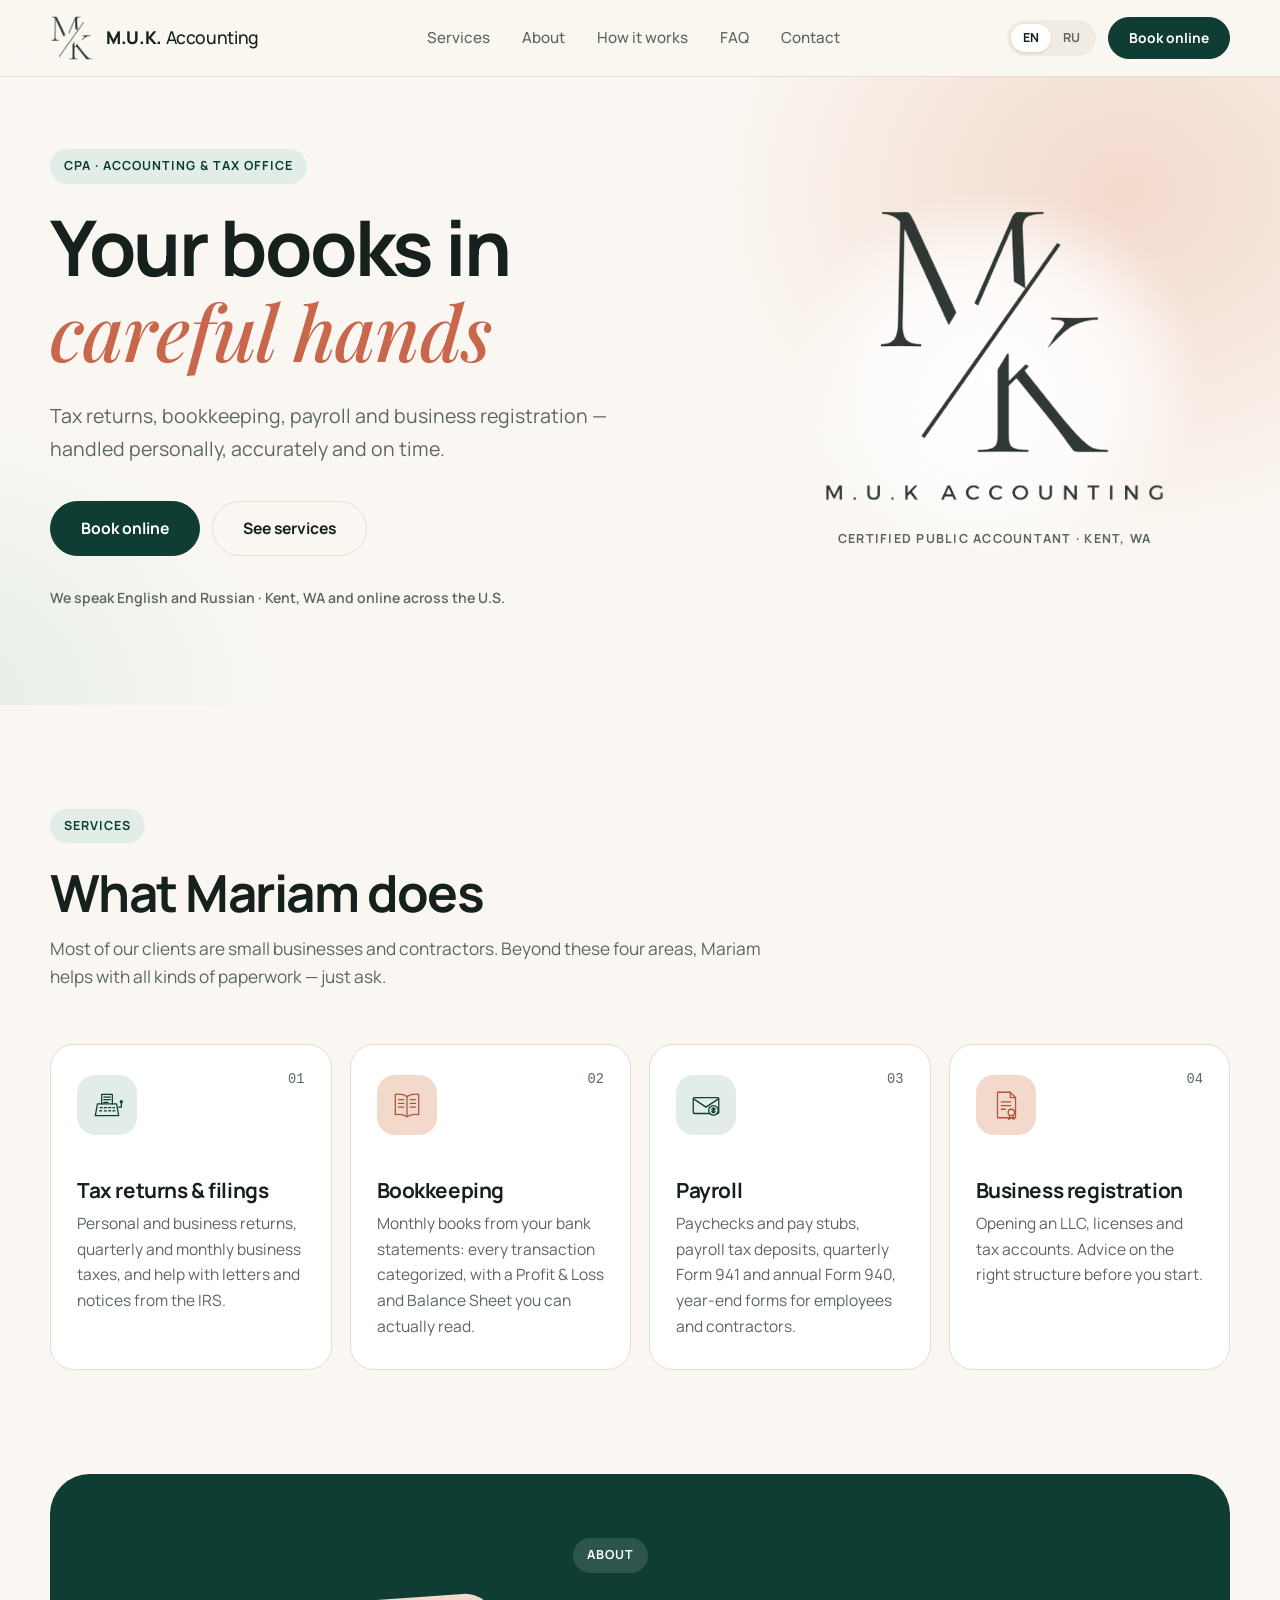
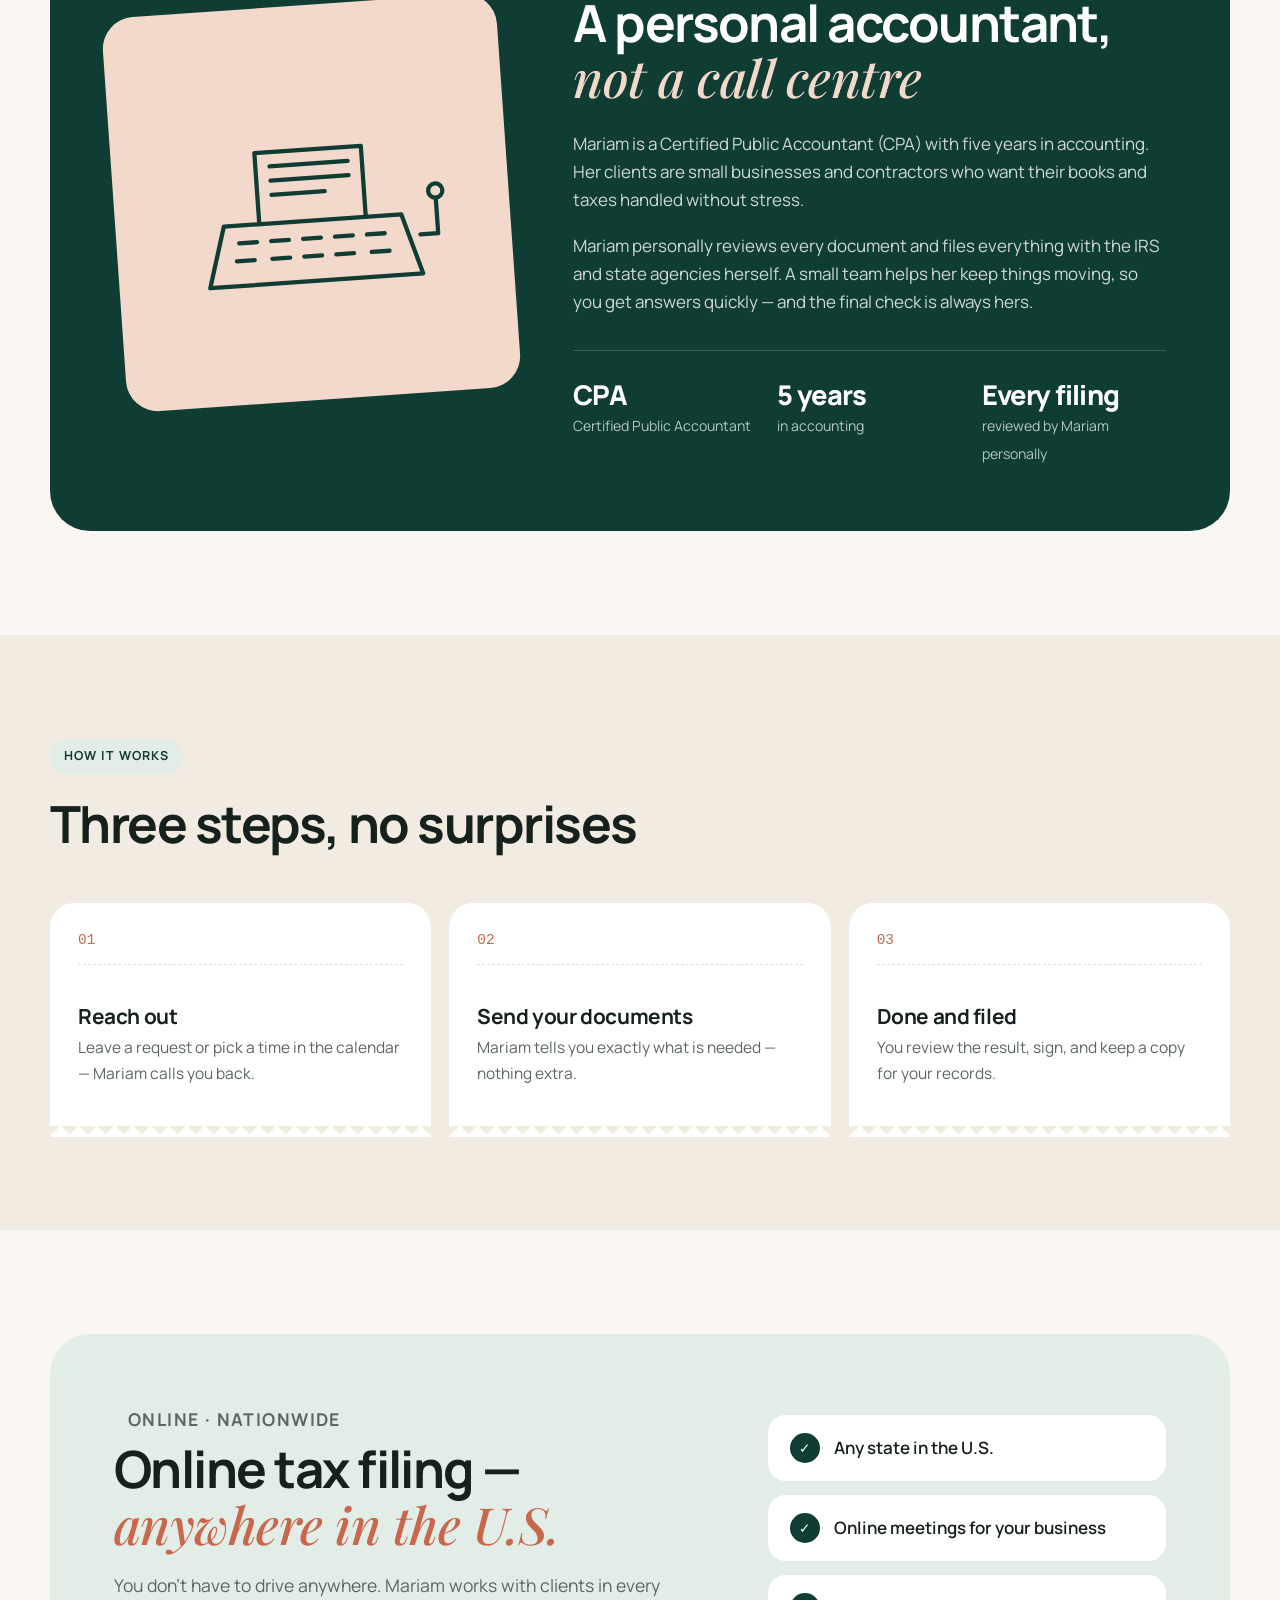
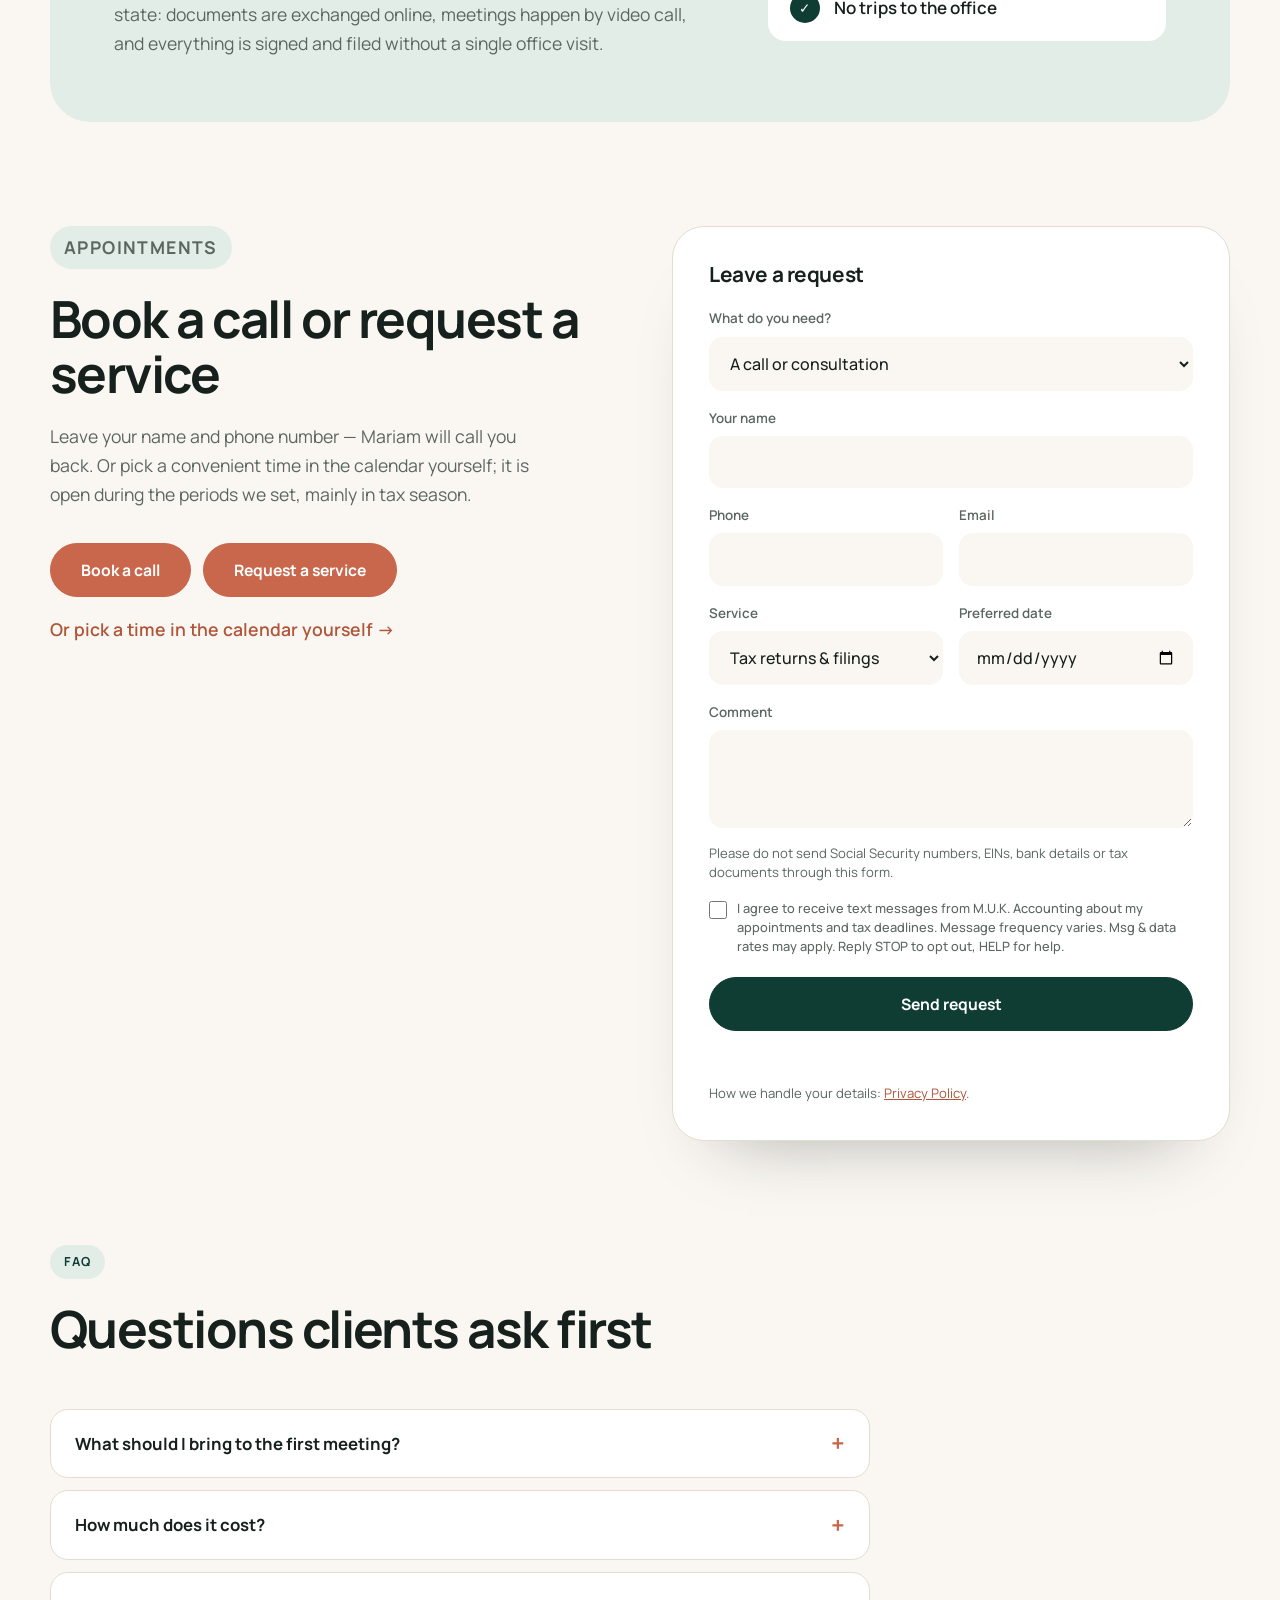
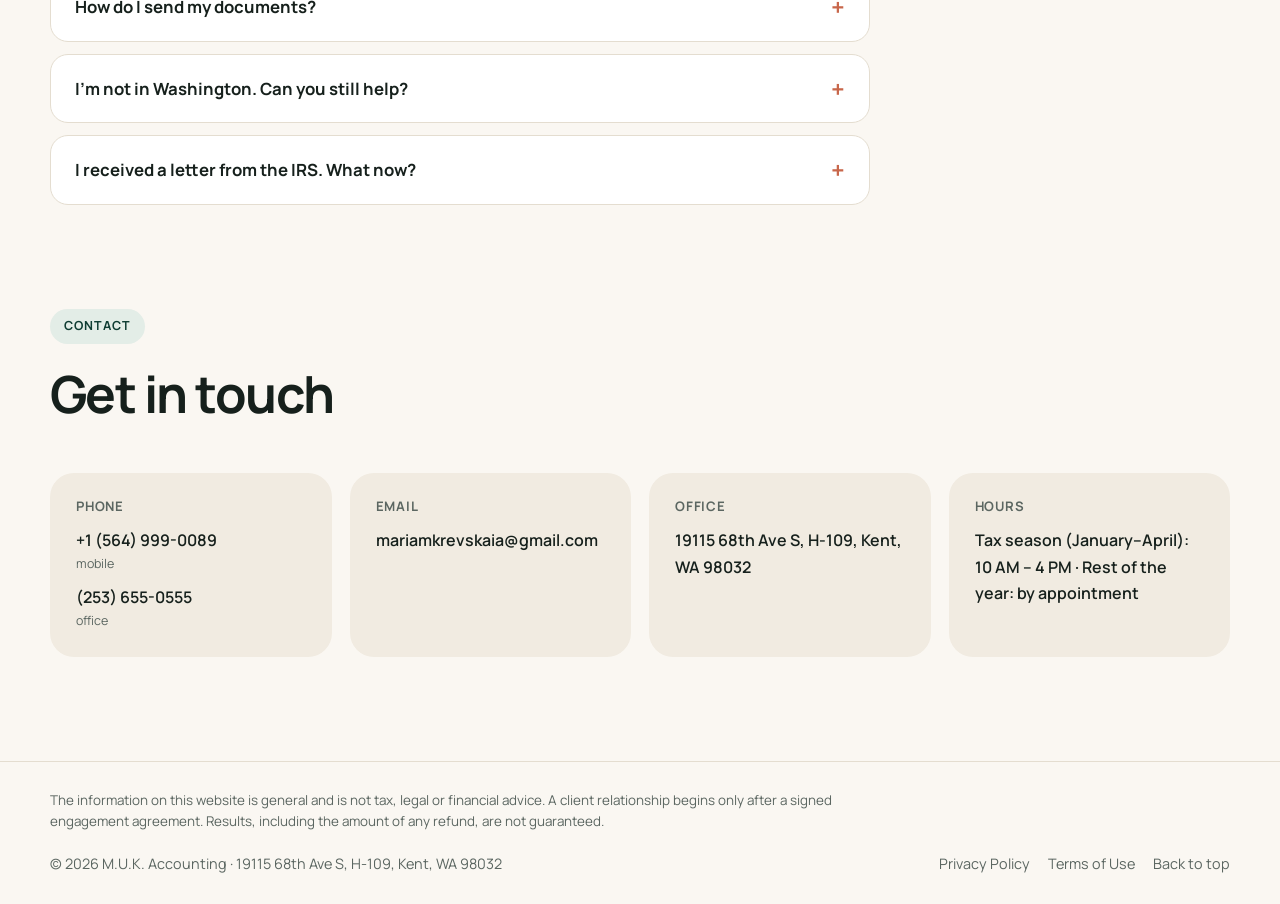
==== commit 0ce20ea7: "Hero: logo on a soft spotlight instead of the ruled card (dark-card variant kept in CSS) Co-Authored" ====
--- a/index.html
+++ b/index.html
@@ -26,7 +26,7 @@
   <link rel="preconnect" href="https://fonts.googleapis.com">
   <link rel="preconnect" href="https://fonts.gstatic.com" crossorigin>
   <link href="https://fonts.googleapis.com/css2?family=Manrope:wght@400;500;600;700;800&family=Playfair+Display:ital,wght@1,500;1,600&display=swap" rel="stylesheet">
-  <link rel="stylesheet" href="styles.css?v=20261009d">
+  <link rel="stylesheet" href="styles.css?v=20261009e">
 </head>
 <body>
 
@@ -70,7 +70,7 @@
       </div>
 
       <div class="logo-panel">
-        <div class="logo-card">
+        <div class="logo-stage">
           <img class="logo-big" src="images/logo-mark.png?v=4" alt="">
           <img class="logo-wordmark" src="images/logo-wordmark.png?v=4" alt="M.U.K Accounting">
           <div class="logo-sub" data-i18n="hero.logoSub">Certified Public Accountant · Kent, WA</div>
--- a/styles.css
+++ b/styles.css
@@ -107,24 +107,25 @@
 .hero-buttons { display: flex; flex-wrap: wrap; gap: 12px; }
 .hero-note { margin: 30px 0 0; font-size: 0.88rem; font-weight: 600; color: var(--ink-soft); }
 
-.logo-panel { position: relative; max-width: 420px; margin-inline: auto; width: 100%; }
-.logo-panel::before {
-  content: ""; position: absolute; inset: 0;
-  background: var(--green); border-radius: 36px;
-  transform: rotate(-5deg) translate(-10px, 8px);
-}
-.logo-card {
-  position: relative; aspect-ratio: 4 / 5; border-radius: 36px;
-  display: flex; flex-direction: column; align-items: center; justify-content: center; gap: 22px;
-  padding: 32px; text-align: center;
-  background:
-    linear-gradient(90deg, transparent 0 44px, var(--blush) 44px 46px, transparent 46px),
-    linear-gradient(var(--line) 1px, transparent 1px) 0 0 / 100% 28px,
-    var(--card);
-  box-shadow: 0 34px 60px -34px rgba(22, 32, 28, 0.5);
-}
-.logo-big { width: 54%; }
-.logo-wordmark { width: 80%; }
+.logo-panel { position: relative; max-width: 460px; margin-inline: auto; width: 100%; }
+.logo-stage {
+  position: relative; z-index: 0;
+  display: flex; flex-direction: column; align-items: center; gap: 28px;
+  padding: 56px 28px; text-align: center;
+}
+.logo-stage::before {
+  /* soft white spotlight behind the monogram */
+  content: ""; position: absolute; inset: -6% -10%; z-index: -1; border-radius: 50%;
+  background: radial-gradient(closest-side, #fff 0%, rgba(255, 255, 255, 0.75) 45%, rgba(255, 255, 255, 0) 75%);
+}
+.logo-big { width: 58%; }
+.logo-wordmark { width: 84%; }
+/* alternative: dark card */
+.logo-stage.is-dark { background: var(--green); border-radius: 40px; padding: 64px 36px; box-shadow: 0 40px 70px -40px rgba(15, 61, 51, 0.7); }
+.logo-stage.is-dark::before { display: none; }
+.logo-stage.is-dark .logo-big { content: url("images/logo-mark-light.png?v=4"); }
+.logo-stage.is-dark .logo-wordmark { content: url("images/logo-wordmark-light.png?v=4"); }
+.logo-stage.is-dark .logo-sub { color: rgba(250, 247, 242, 0.75); }
 .logo-sub { font-size: 0.78rem; font-weight: 700; letter-spacing: 0.1em; text-transform: uppercase; color: var(--ink-soft); }
 
 /* Services */
@@ -329,7 +330,8 @@
   .brand-text { font-size: 1rem; white-space: nowrap; }
   .lang button { padding: 7px 9px; }
   .burger { width: 40px; height: 40px; padding: 9px 8px; }
-  .logo-card { aspect-ratio: 1 / 1; }
+  .logo-stage { padding: 36px 16px; gap: 22px; }
+  .logo-big { width: 52%; }
   .booking-form { padding: 24px 20px; border-radius: 24px; }
   .icon { margin-bottom: 28px; }
 }
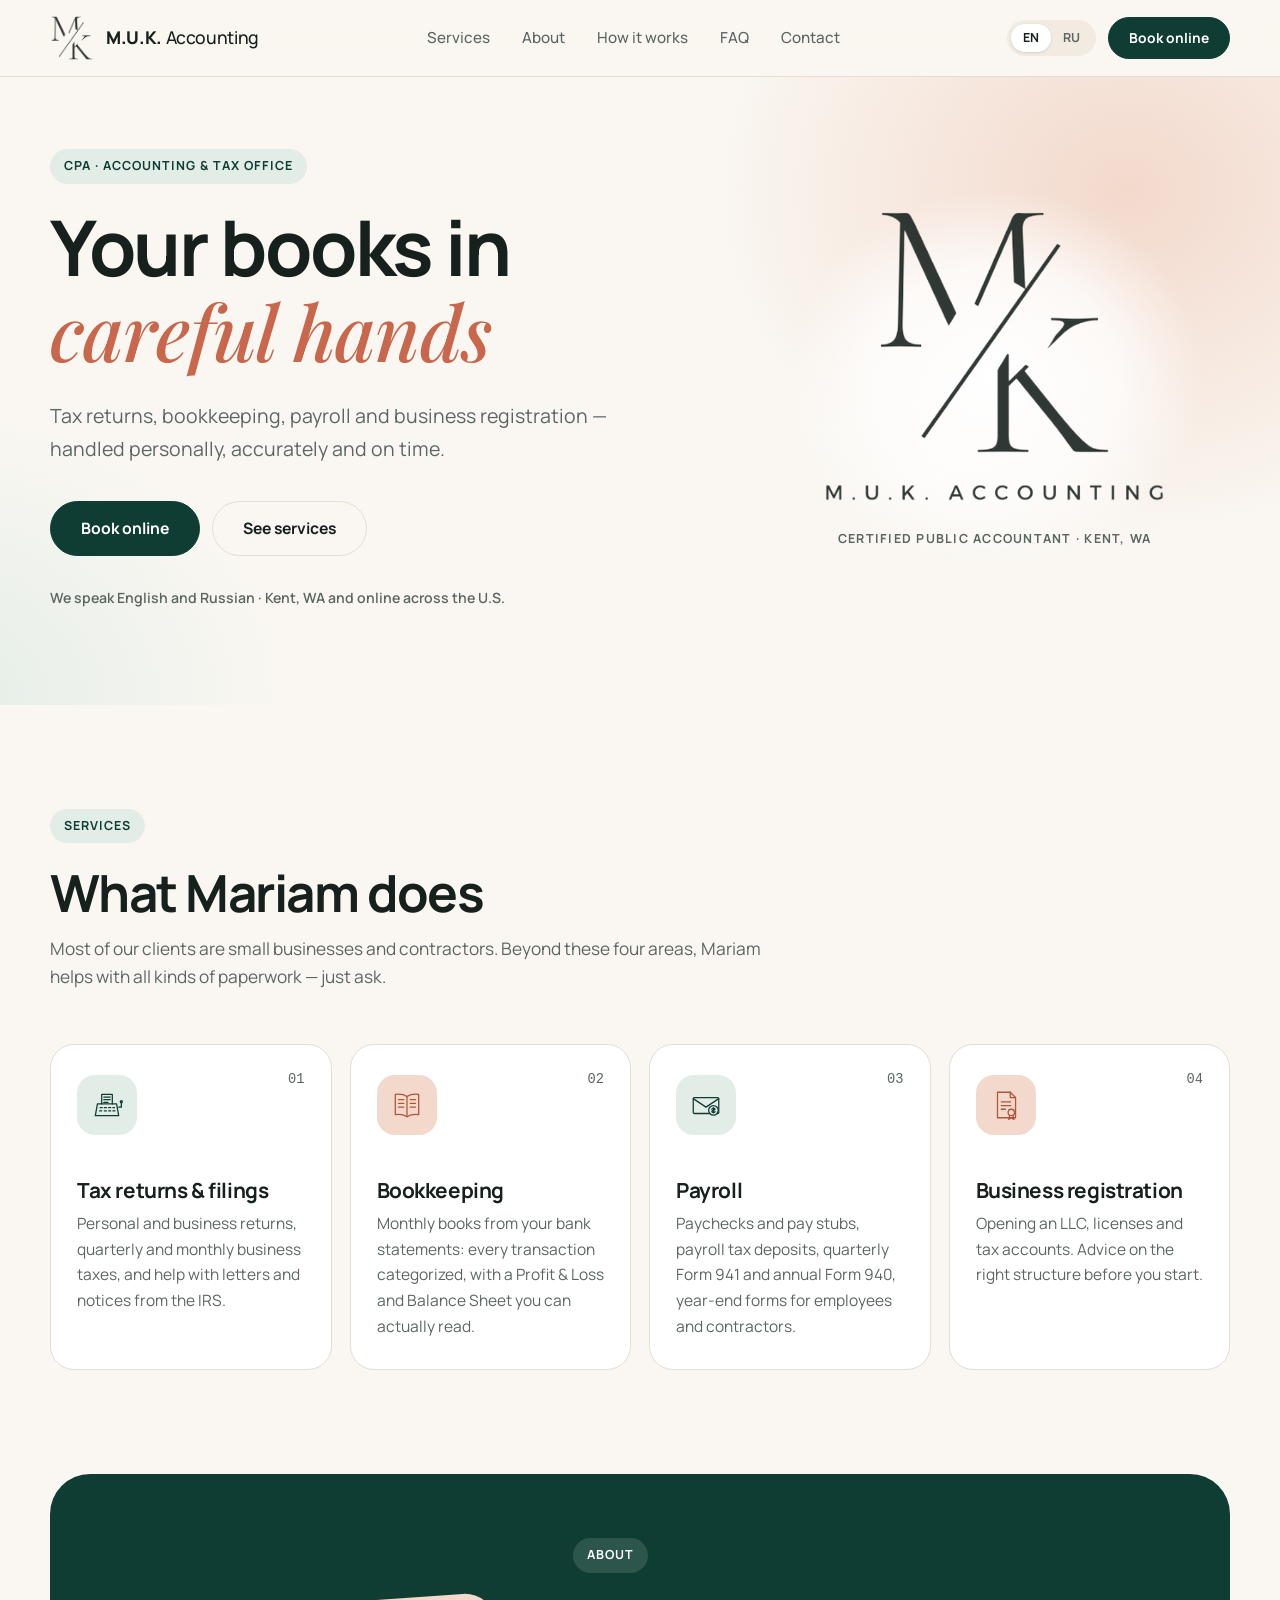
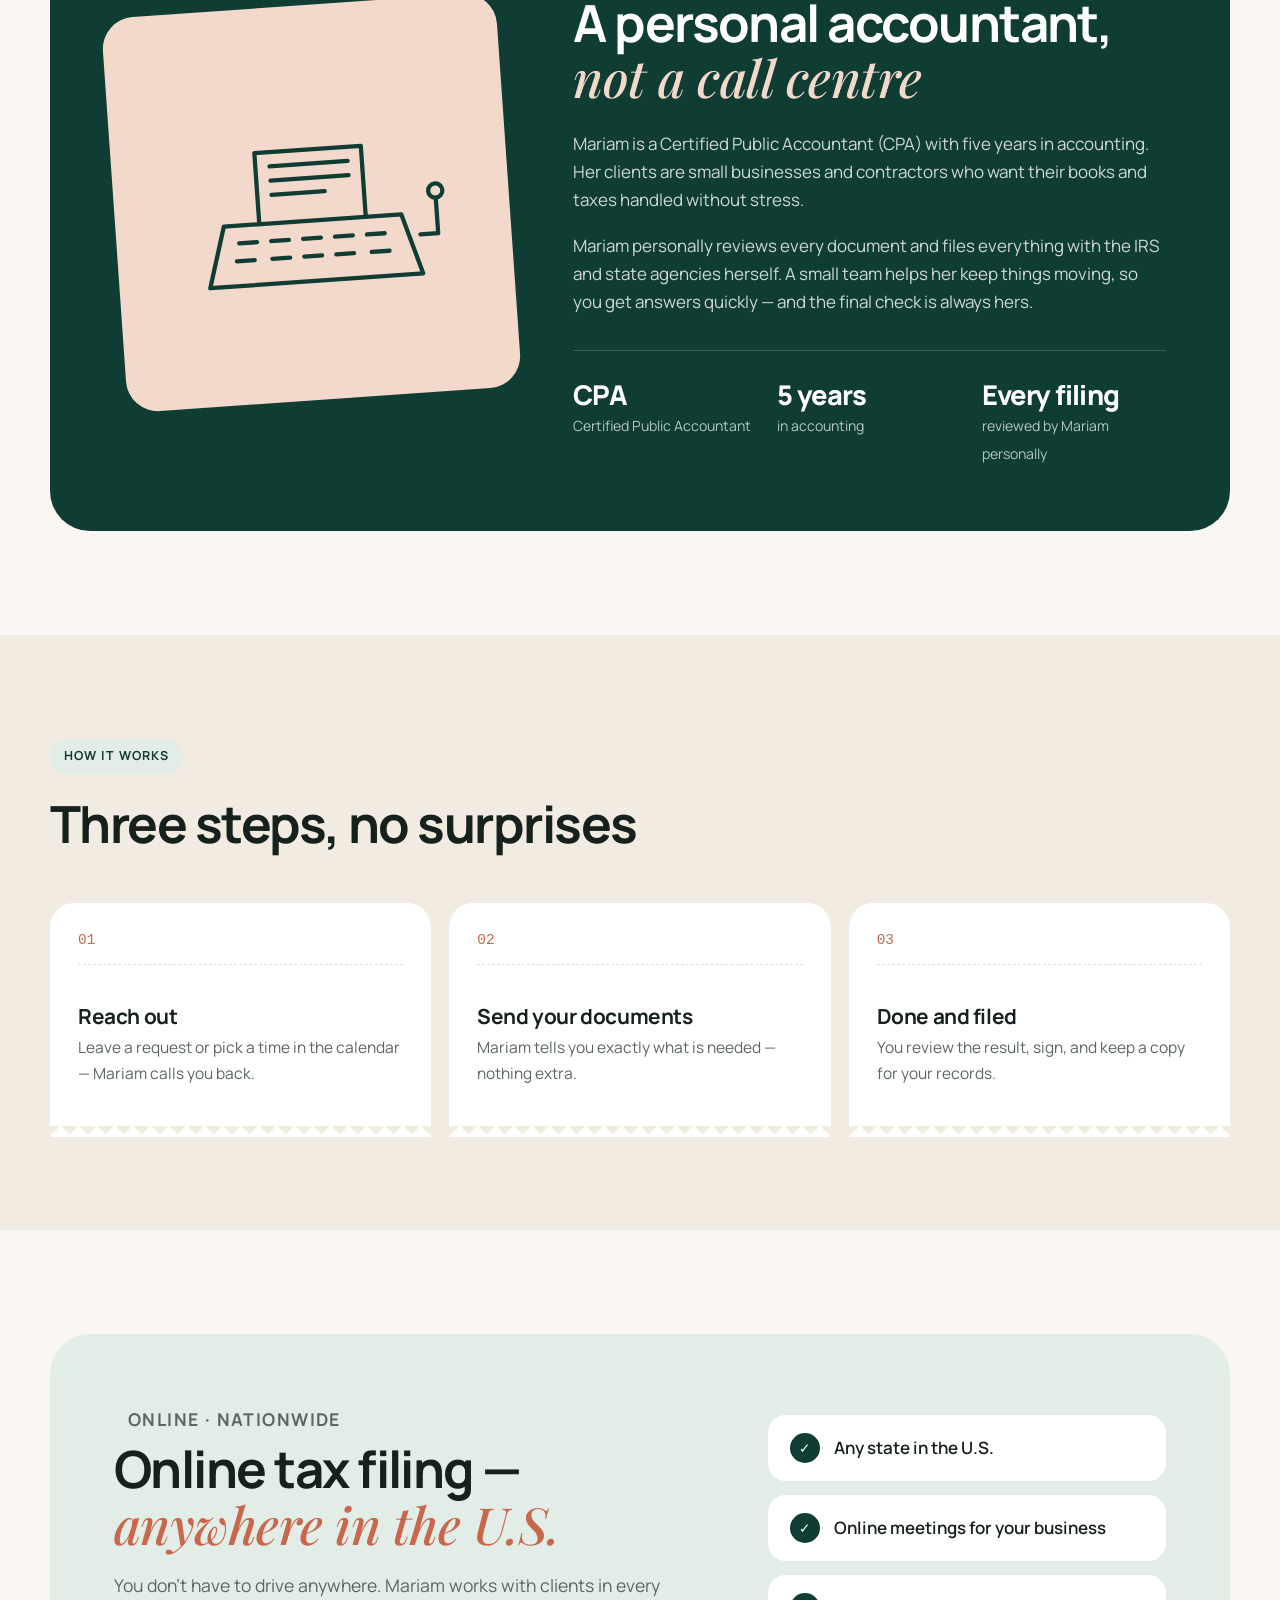
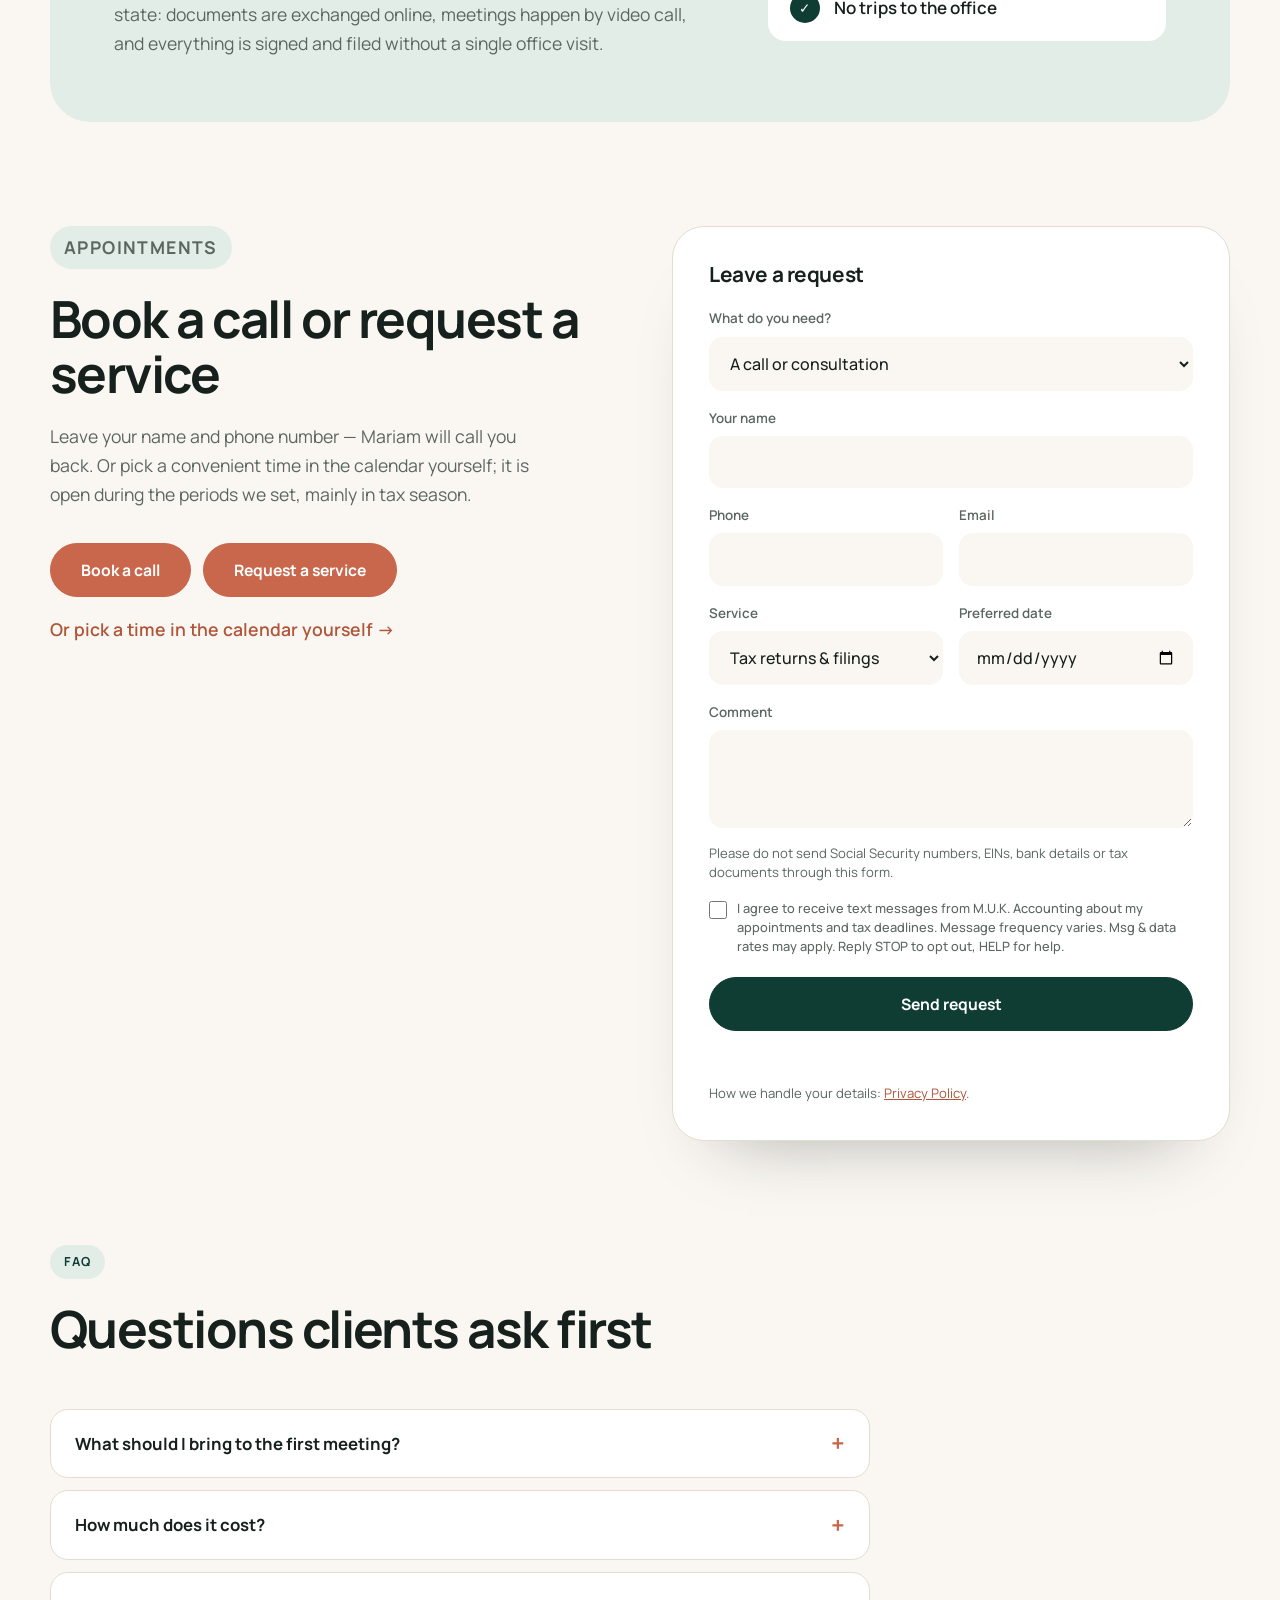
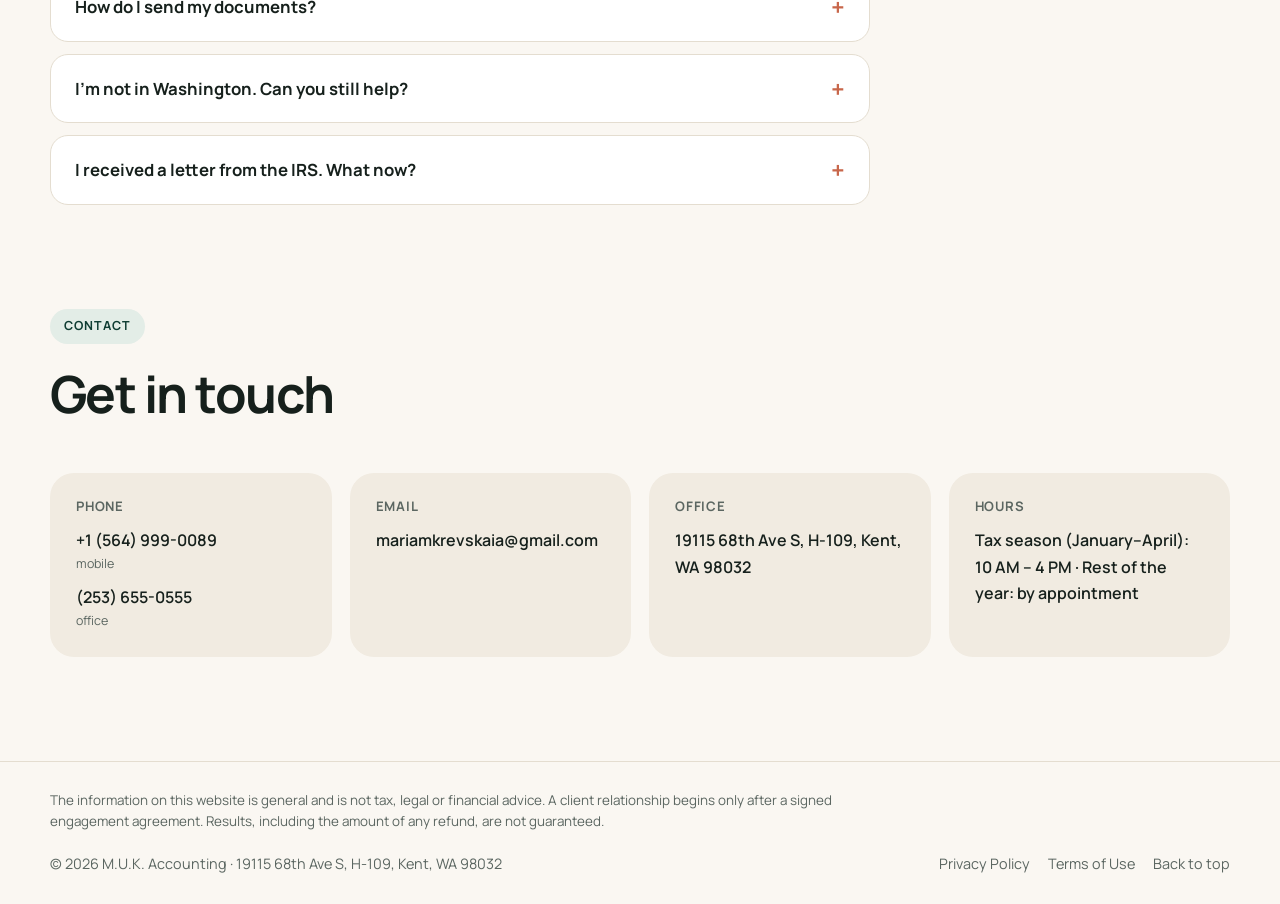
==== commit c57a68b5: "Wordmark: dot after K (M.U.K. ACCOUNTING) Co-Authored-By: Claude Fable 5.1 <noreply@anthropic.com>" ====
--- a/index.html
+++ b/index.html
@@ -26,7 +26,7 @@
   <link rel="preconnect" href="https://fonts.googleapis.com">
   <link rel="preconnect" href="https://fonts.gstatic.com" crossorigin>
   <link href="https://fonts.googleapis.com/css2?family=Manrope:wght@400;500;600;700;800&family=Playfair+Display:ital,wght@1,500;1,600&display=swap" rel="stylesheet">
-  <link rel="stylesheet" href="styles.css?v=20261009e">
+  <link rel="stylesheet" href="styles.css?v=20261009f">
 </head>
 <body>
 
@@ -72,7 +72,7 @@
       <div class="logo-panel">
         <div class="logo-stage">
           <img class="logo-big" src="images/logo-mark.png?v=4" alt="">
-          <img class="logo-wordmark" src="images/logo-wordmark.png?v=4" alt="M.U.K Accounting">
+          <img class="logo-wordmark" src="images/logo-wordmark.png?v=5" alt="M.U.K. Accounting">
           <div class="logo-sub" data-i18n="hero.logoSub">Certified Public Accountant · Kent, WA</div>
         </div>
       </div>
--- a/styles.css
+++ b/styles.css
@@ -124,7 +124,7 @@
 .logo-stage.is-dark { background: var(--green); border-radius: 40px; padding: 64px 36px; box-shadow: 0 40px 70px -40px rgba(15, 61, 51, 0.7); }
 .logo-stage.is-dark::before { display: none; }
 .logo-stage.is-dark .logo-big { content: url("images/logo-mark-light.png?v=4"); }
-.logo-stage.is-dark .logo-wordmark { content: url("images/logo-wordmark-light.png?v=4"); }
+.logo-stage.is-dark .logo-wordmark { content: url("images/logo-wordmark-light.png?v=5"); }
 .logo-stage.is-dark .logo-sub { color: rgba(250, 247, 242, 0.75); }
 .logo-sub { font-size: 0.78rem; font-weight: 700; letter-spacing: 0.1em; text-transform: uppercase; color: var(--ink-soft); }
 
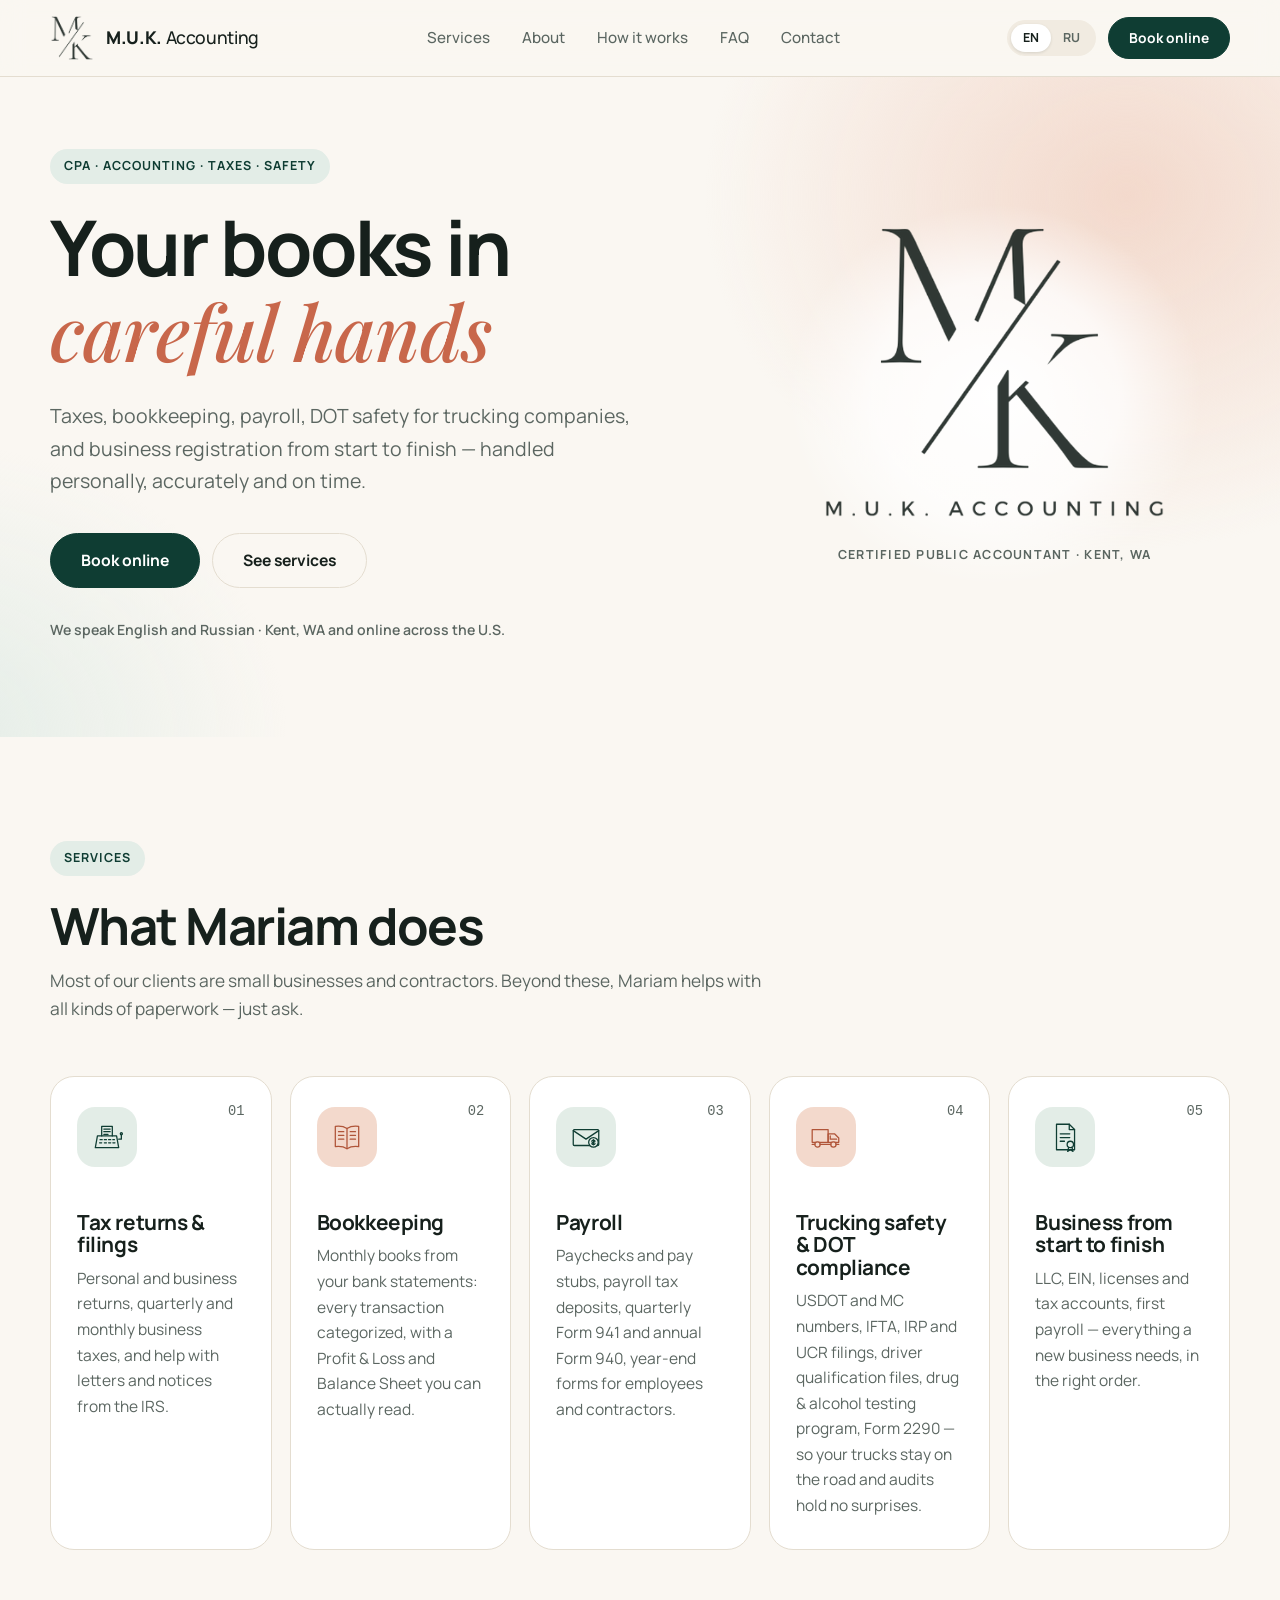
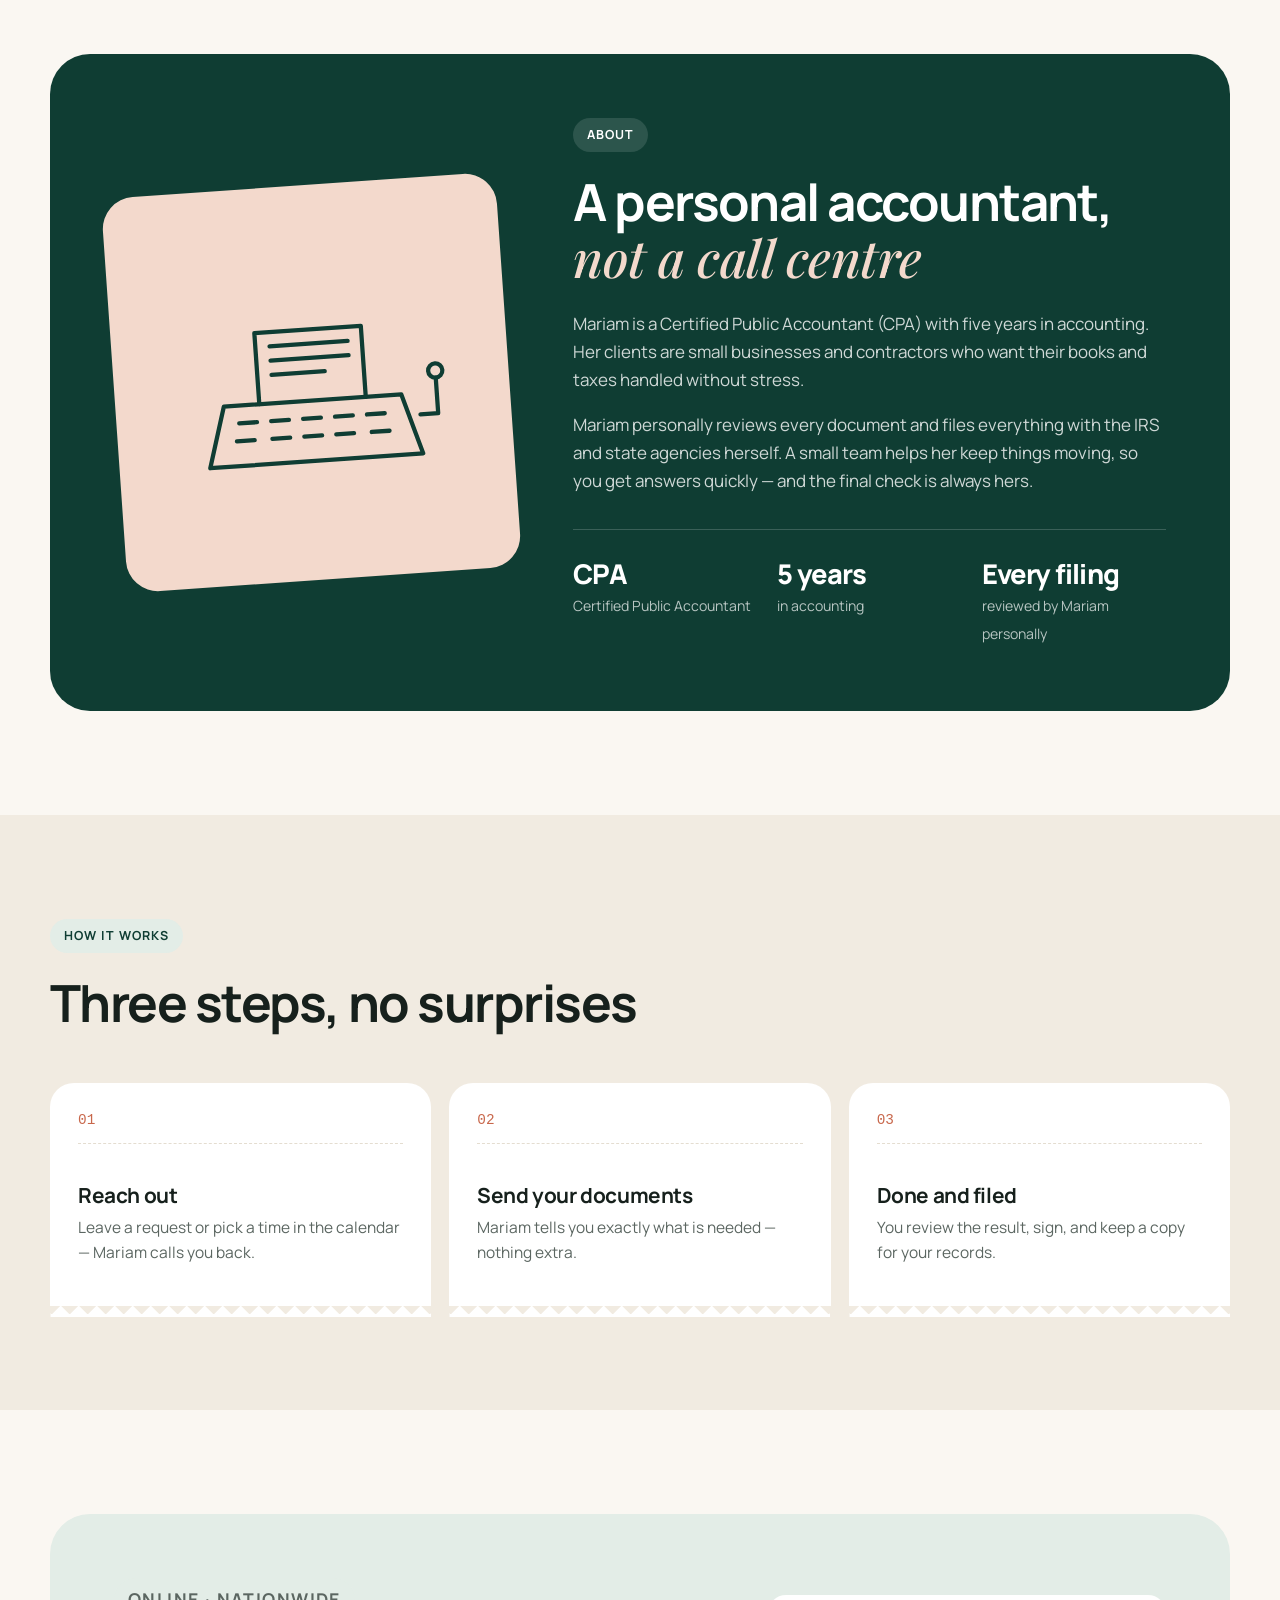
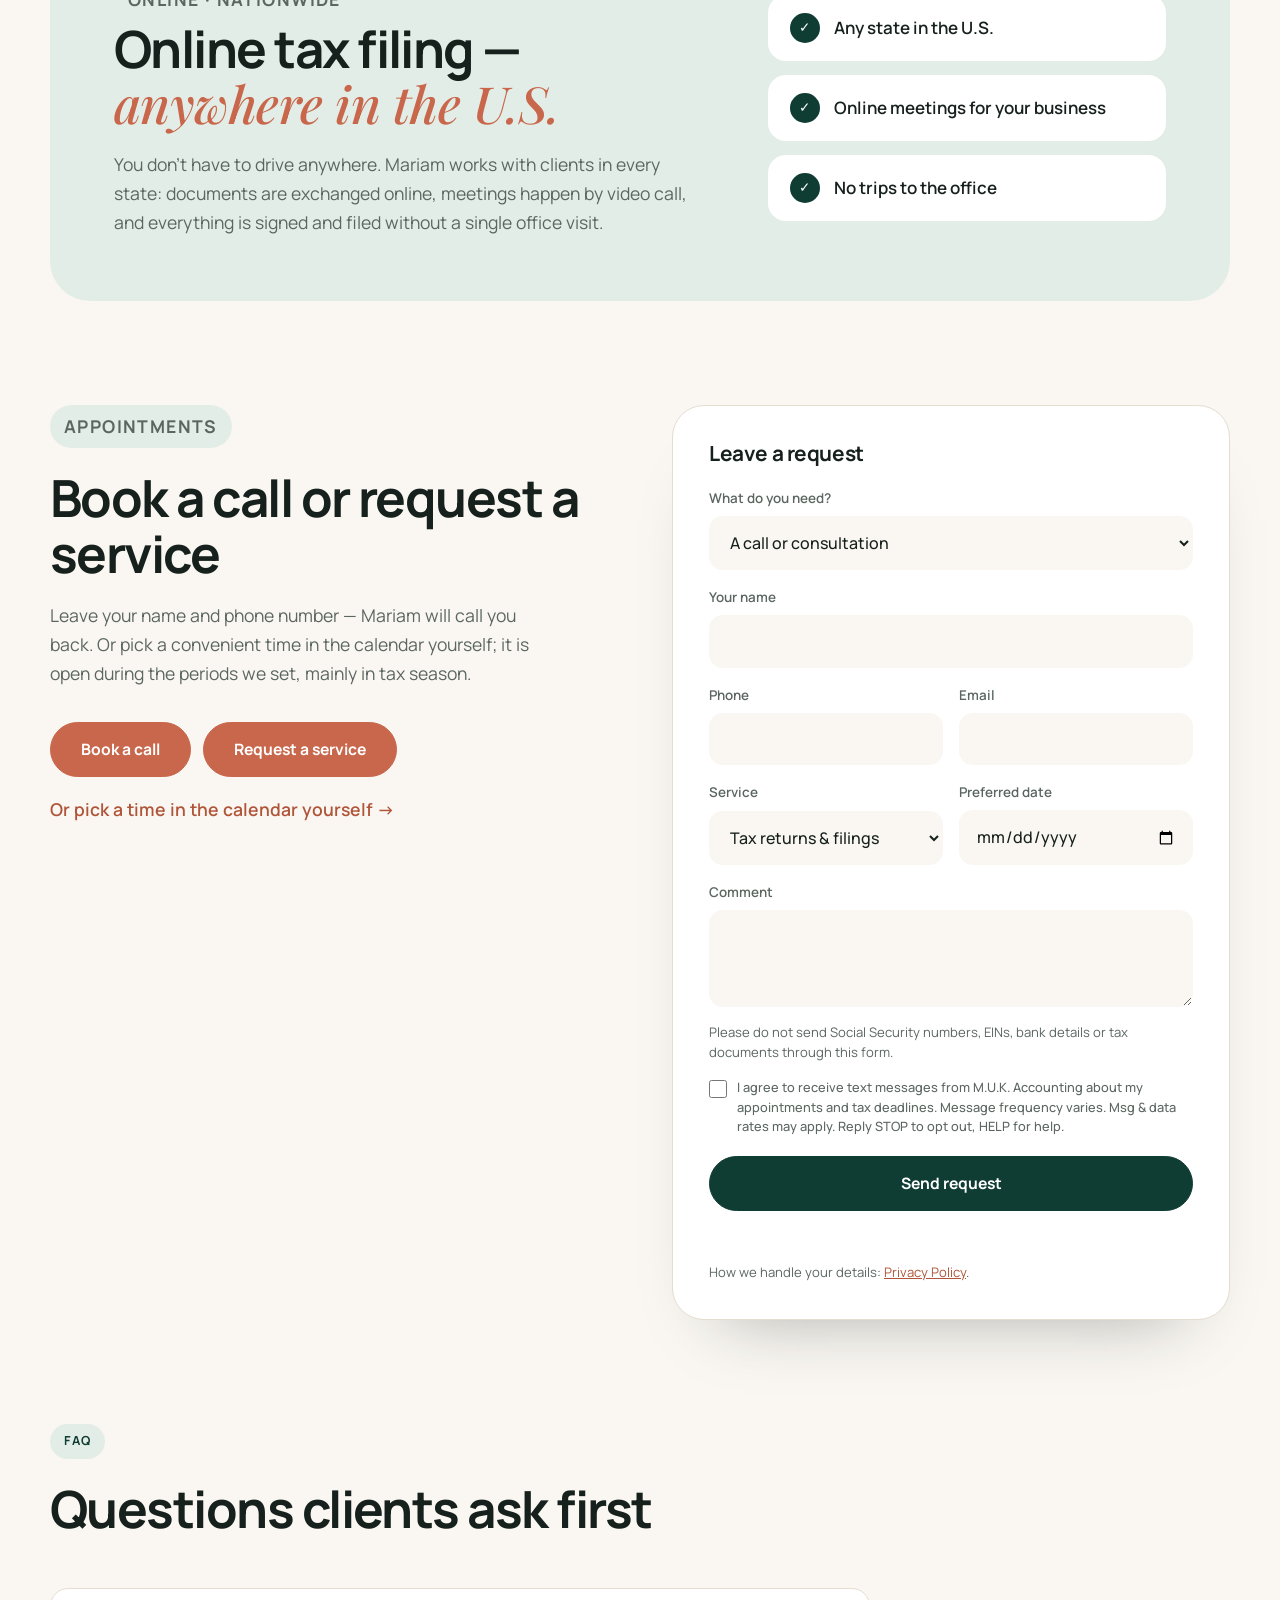
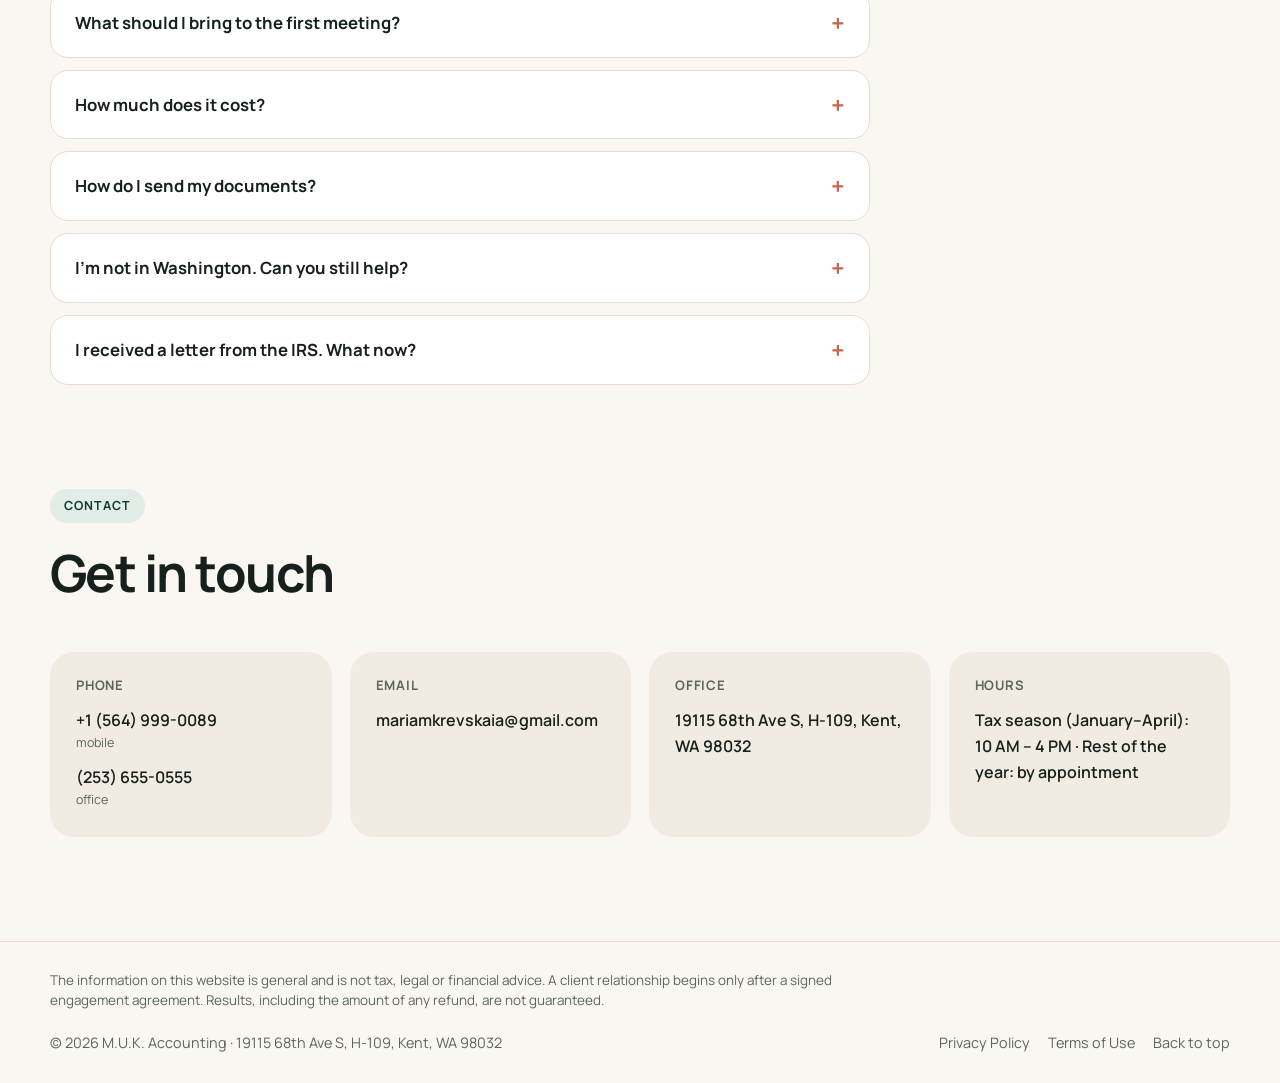
==== commit e9072e56: "Add trucking safety / DOT compliance service; business-from-scratch card; hero texts Co-Authored-By:" ====
--- a/index.html
+++ b/index.html
@@ -4,7 +4,7 @@
   <meta charset="utf-8">
   <meta name="viewport" content="width=device-width, initial-scale=1">
   <title>M.U.K. Accounting — CPA in Kent, WA · Taxes, Bookkeeping &amp; Payroll</title>
-  <meta name="description" content="M.U.K. Accounting, Kent, WA: CPA services — tax returns, bookkeeping, payroll and business registration for small businesses and contractors. In person or online anywhere in the U.S.">
+  <meta name="description" content="M.U.K. Accounting, Kent, WA: CPA services — tax returns, bookkeeping, payroll, DOT safety compliance for trucking companies, and business registration for small businesses and contractors. In person or online anywhere in the U.S.">
   <link rel="icon" href="images/favicon-32.png?v=4" type="image/png" sizes="32x32">
   <link rel="icon" href="images/favicon-192.png?v=4" type="image/png" sizes="192x192">
   <link rel="apple-touch-icon" href="images/apple-touch-icon.png?v=4">
@@ -26,7 +26,7 @@
   <link rel="preconnect" href="https://fonts.googleapis.com">
   <link rel="preconnect" href="https://fonts.gstatic.com" crossorigin>
   <link href="https://fonts.googleapis.com/css2?family=Manrope:wght@400;500;600;700;800&family=Playfair+Display:ital,wght@1,500;1,600&display=swap" rel="stylesheet">
-  <link rel="stylesheet" href="styles.css?v=20261009f">
+  <link rel="stylesheet" href="styles.css?v=20261009g">
 </head>
 <body>
 
@@ -59,9 +59,9 @@
   <section class="hero">
     <div class="wrap hero-grid">
       <div class="hero-copy">
-        <p class="eyebrow" data-i18n="hero.eyebrow">CPA · Accounting &amp; tax office</p>
+        <p class="eyebrow" data-i18n="hero.eyebrow">CPA · Accounting · Taxes · Safety</p>
         <h1 data-i18n="hero.title">Your books in <em>careful hands</em></h1>
-        <p class="lead" data-i18n="hero.lead">Tax returns, bookkeeping, payroll and business registration — handled personally, accurately and on time.</p>
+        <p class="lead" data-i18n="hero.lead">Taxes, bookkeeping, payroll, DOT safety for trucking companies, and business registration from start to finish — handled personally, accurately and on time.</p>
         <div class="hero-buttons">
           <a class="btn" href="#booking" data-i18n="cta.book">Book online</a>
           <a class="btn btn-ghost" href="#services" data-i18n="cta.services">See services</a>
@@ -84,7 +84,7 @@
       <header class="section-head">
         <p class="eyebrow" data-i18n="services.eyebrow">Services</p>
         <h2 data-i18n="services.title">What Mariam does</h2>
-        <p class="section-sub" data-i18n="services.sub">Most of our clients are small businesses and contractors. Beyond these four areas, Mariam helps with all kinds of paperwork — just ask.</p>
+        <p class="section-sub" data-i18n="services.sub">Most of our clients are small businesses and contractors. Beyond these, Mariam helps with all kinds of paperwork — just ask.</p>
       </header>
 
       <div class="cards">
@@ -108,9 +108,15 @@
         </article>
         <article class="card">
           <span class="num">04</span>
+          <svg class="icon" viewBox="0 0 64 64" aria-hidden="true"><path d="M6 18h30v24H6z"/><path d="M36 26h12l8 8v8H36z"/><path d="M40 30v6h12"/><circle cx="16" cy="46" r="5" class="fill"/><circle cx="46" cy="46" r="5" class="fill"/><path d="M21 46h20M6 46h5M51 46h5"/></svg>
+          <h3 data-i18n="s5.title">Trucking safety &amp; DOT compliance</h3>
+          <p data-i18n="s5.text">USDOT and MC numbers, IFTA, IRP and UCR filings, driver qualification files, drug &amp; alcohol testing program, Form 2290 — so your trucks stay on the road and audits hold no surprises.</p>
+        </article>
+        <article class="card">
+          <span class="num">05</span>
           <svg class="icon" viewBox="0 0 64 64" aria-hidden="true"><path d="M16 8h24l10 10v38H16z"/><path d="M40 8v10h10"/><path d="M23 26h18M23 33h18M23 40h8"/><circle cx="42" cy="46" r="6"/><path d="M39 51l-2 8 5-3 5 3-2-8"/></svg>
-          <h3 data-i18n="s4.title">Business registration</h3>
-          <p data-i18n="s4.text">Opening an LLC, licenses and tax accounts. Advice on the right structure before you start.</p>
+          <h3 data-i18n="s4.title">Business from start to finish</h3>
+          <p data-i18n="s4.text">LLC, EIN, licenses and tax accounts, first payroll — everything a new business needs, in the right order.</p>
         </article>
       </div>
     </div>
@@ -199,7 +205,8 @@
               <option data-i18n="s1.title">Tax returns &amp; filings</option>
               <option data-i18n="s2.title">Bookkeeping</option>
               <option data-i18n="s3.title">Payroll</option>
-              <option data-i18n="s4.title">Business registration</option>
+              <option data-i18n="s5.title">Trucking safety &amp; DOT compliance</option>
+              <option data-i18n="s4.title">Business from start to finish</option>
               <option data-i18n="form.other">Other</option>
             </select>
           </label>
@@ -285,6 +292,6 @@
 </footer>
 
 <script src="config.js?v=20261009g"></script>
-<script src="script.js?v=20261009f"></script>
+<script src="script.js?v=20261009h"></script>
 </body>
 </html>
--- a/styles.css
+++ b/styles.css
@@ -130,7 +130,7 @@
 
 /* Services */
 .services { padding: 104px 0; }
-.cards { display: grid; grid-template-columns: repeat(4, 1fr); gap: 18px; }
+.cards { display: grid; grid-template-columns: repeat(auto-fit, minmax(210px, 1fr)); gap: 18px; }
 .card {
   position: relative;
   padding: 30px 26px 30px;
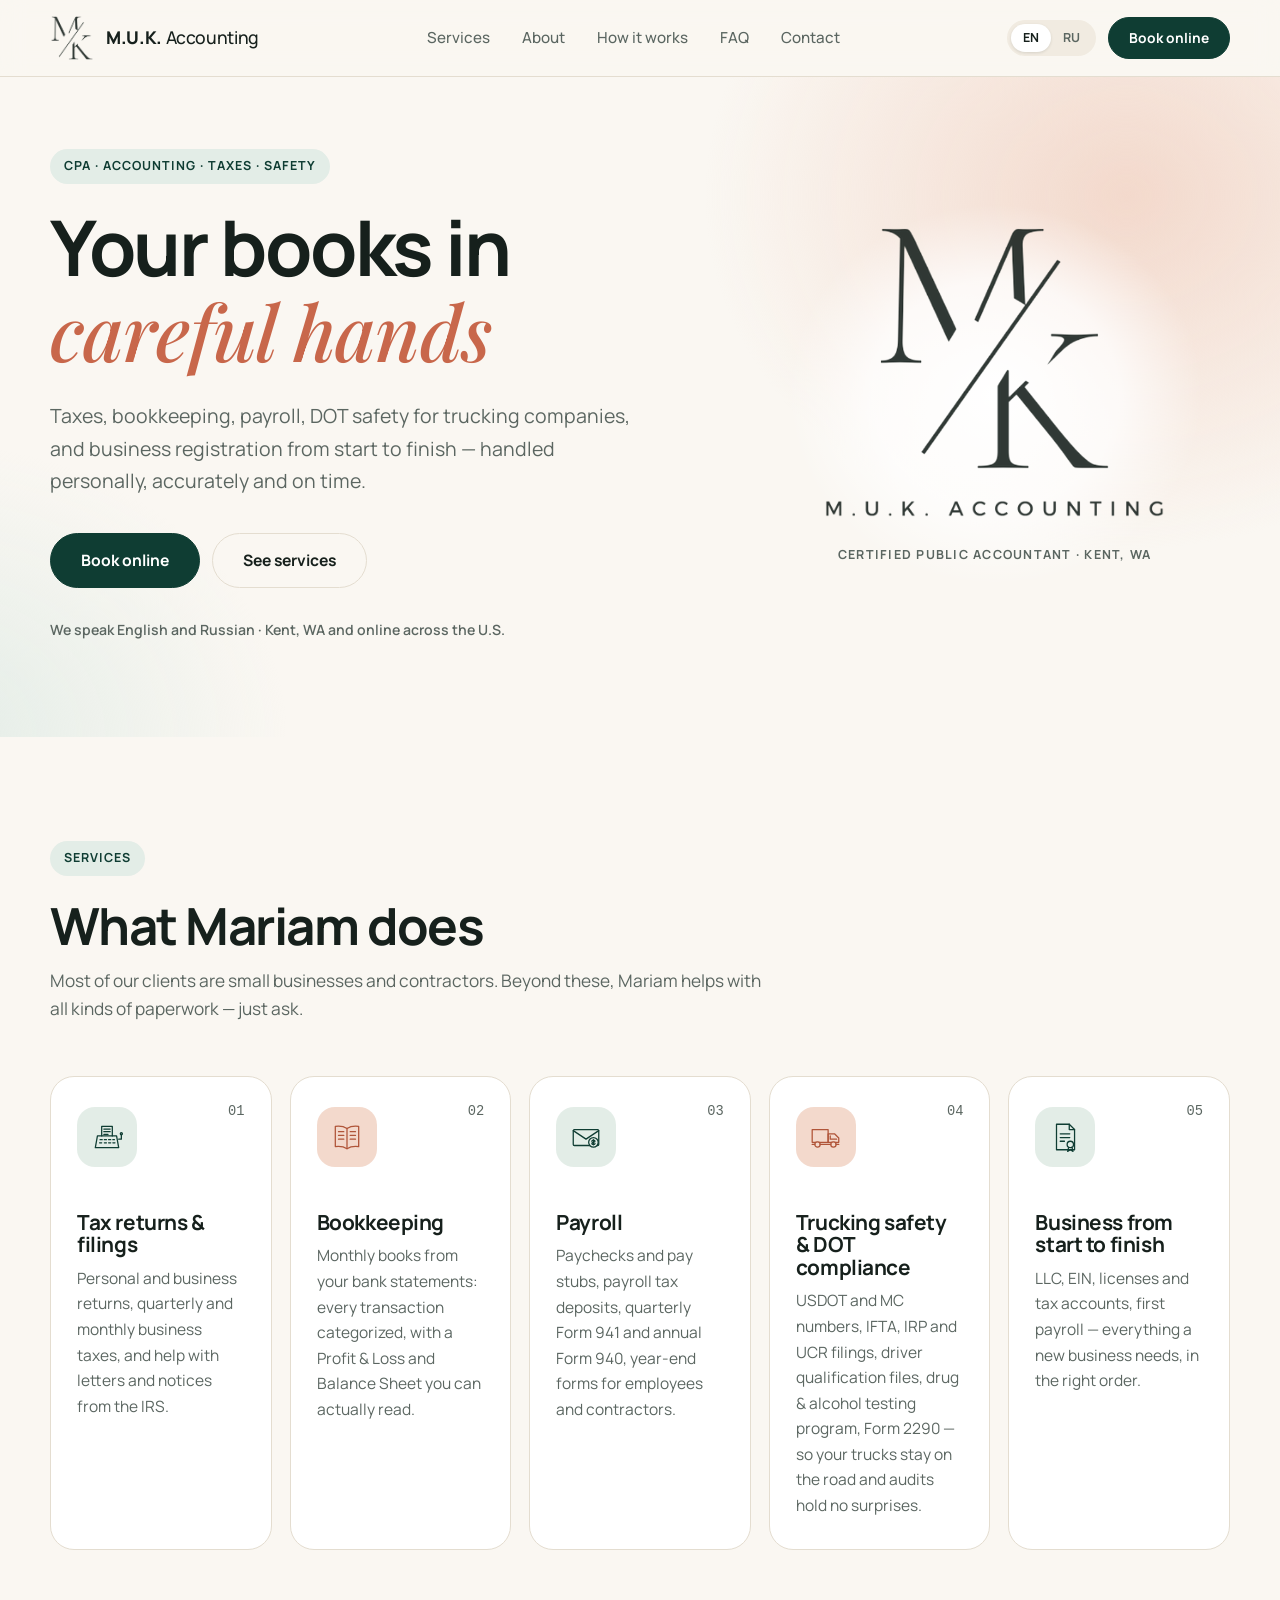
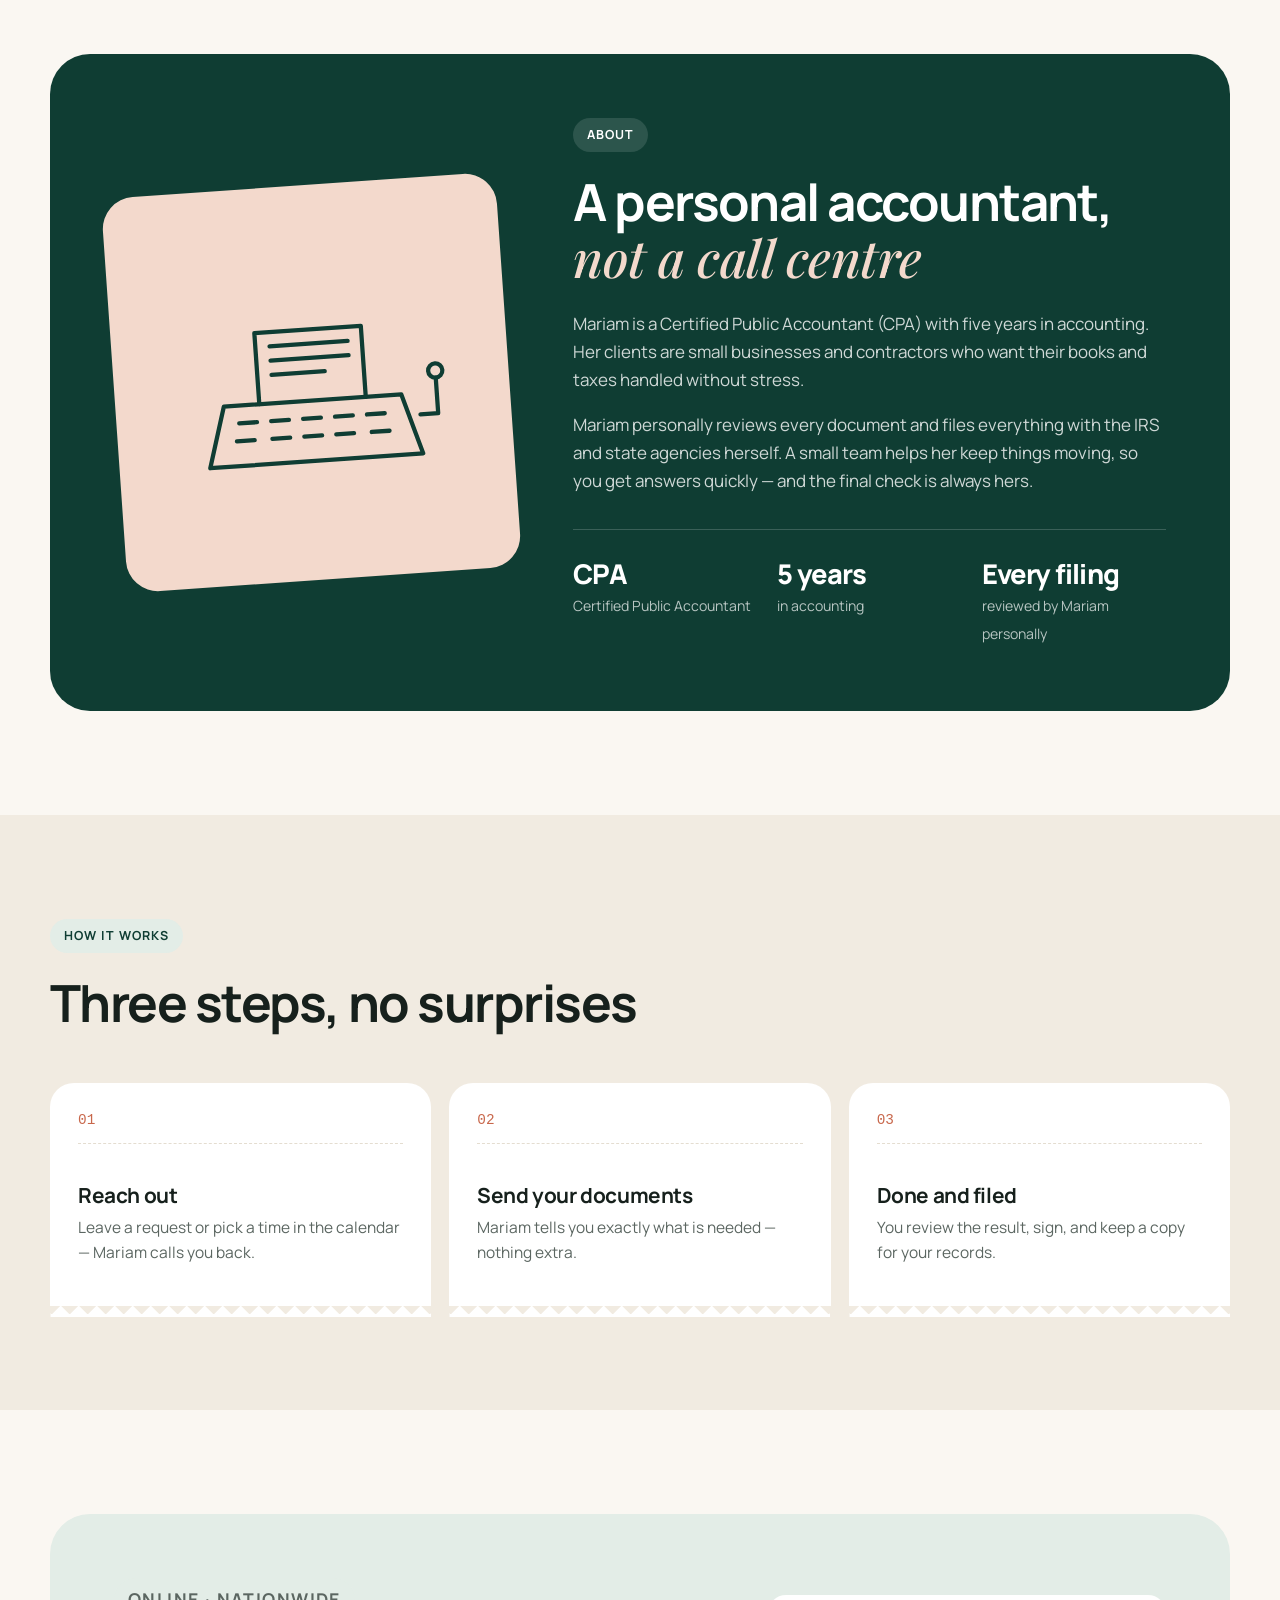
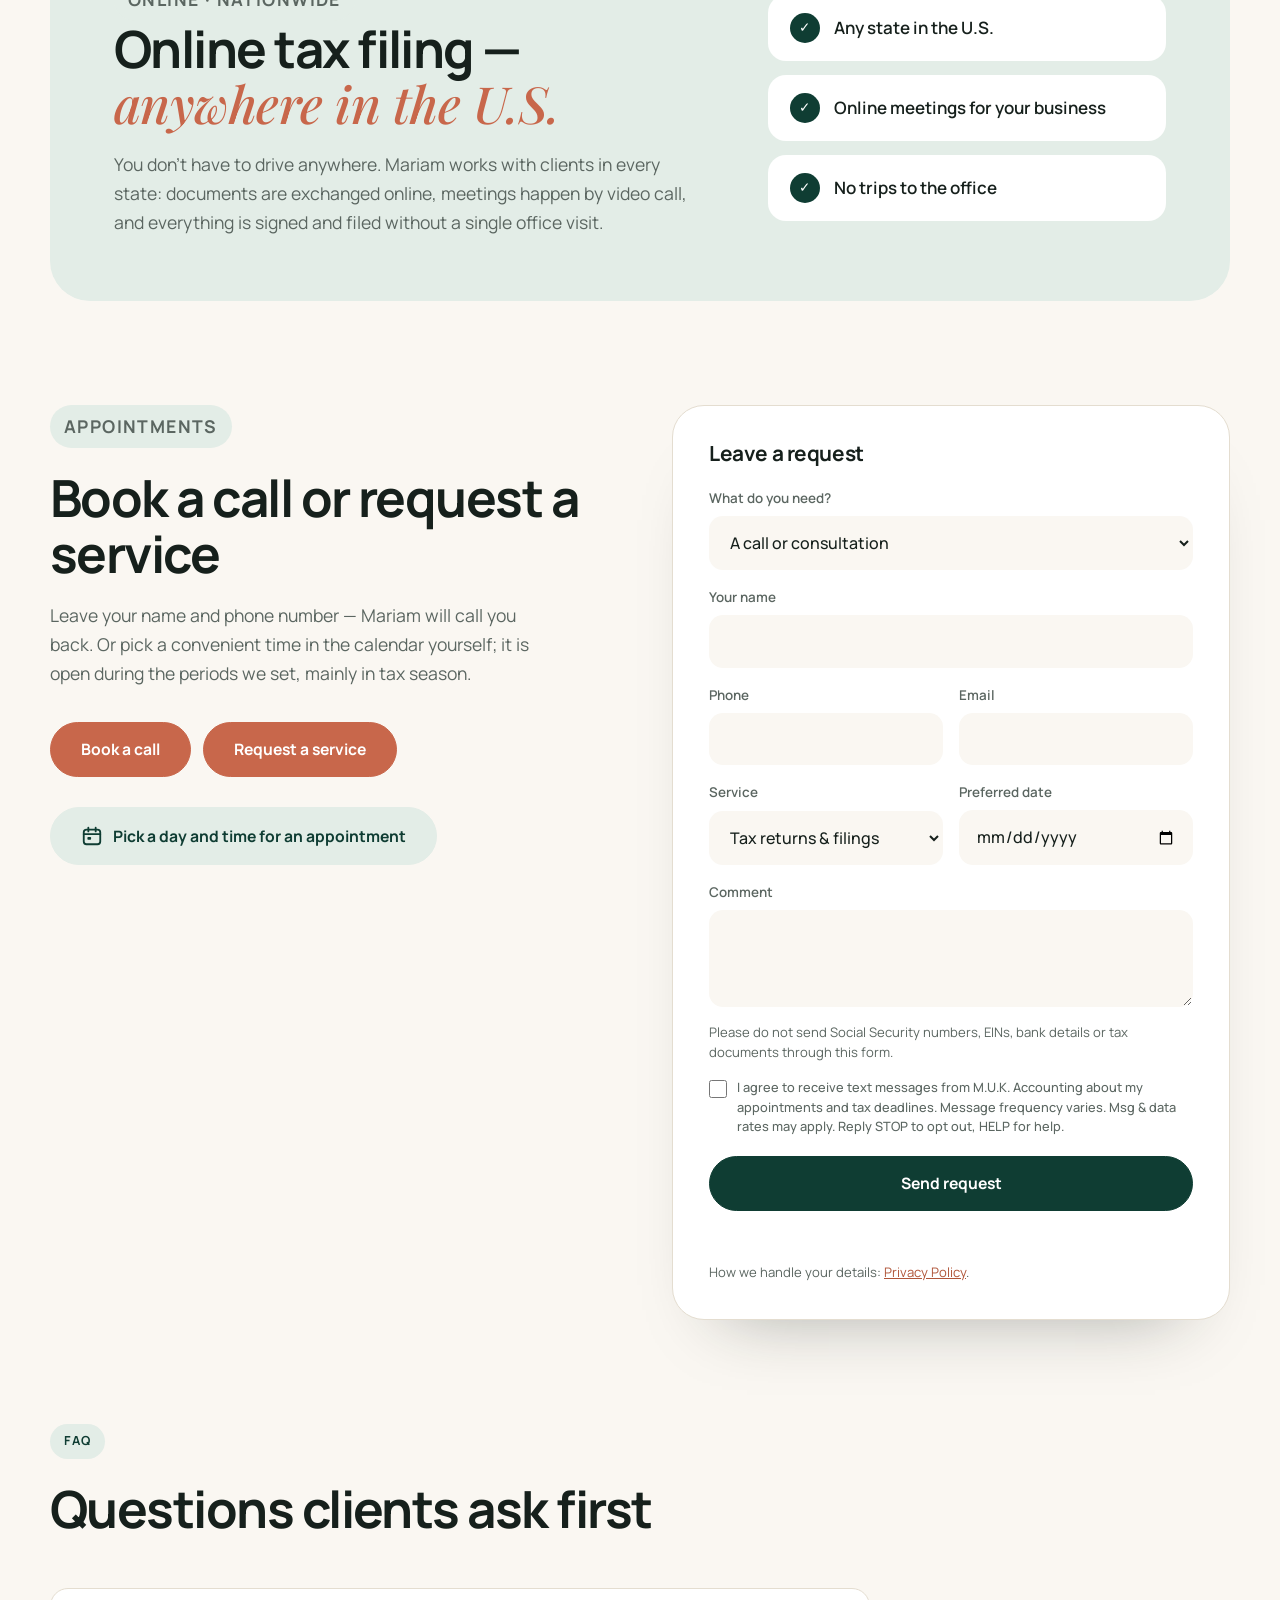
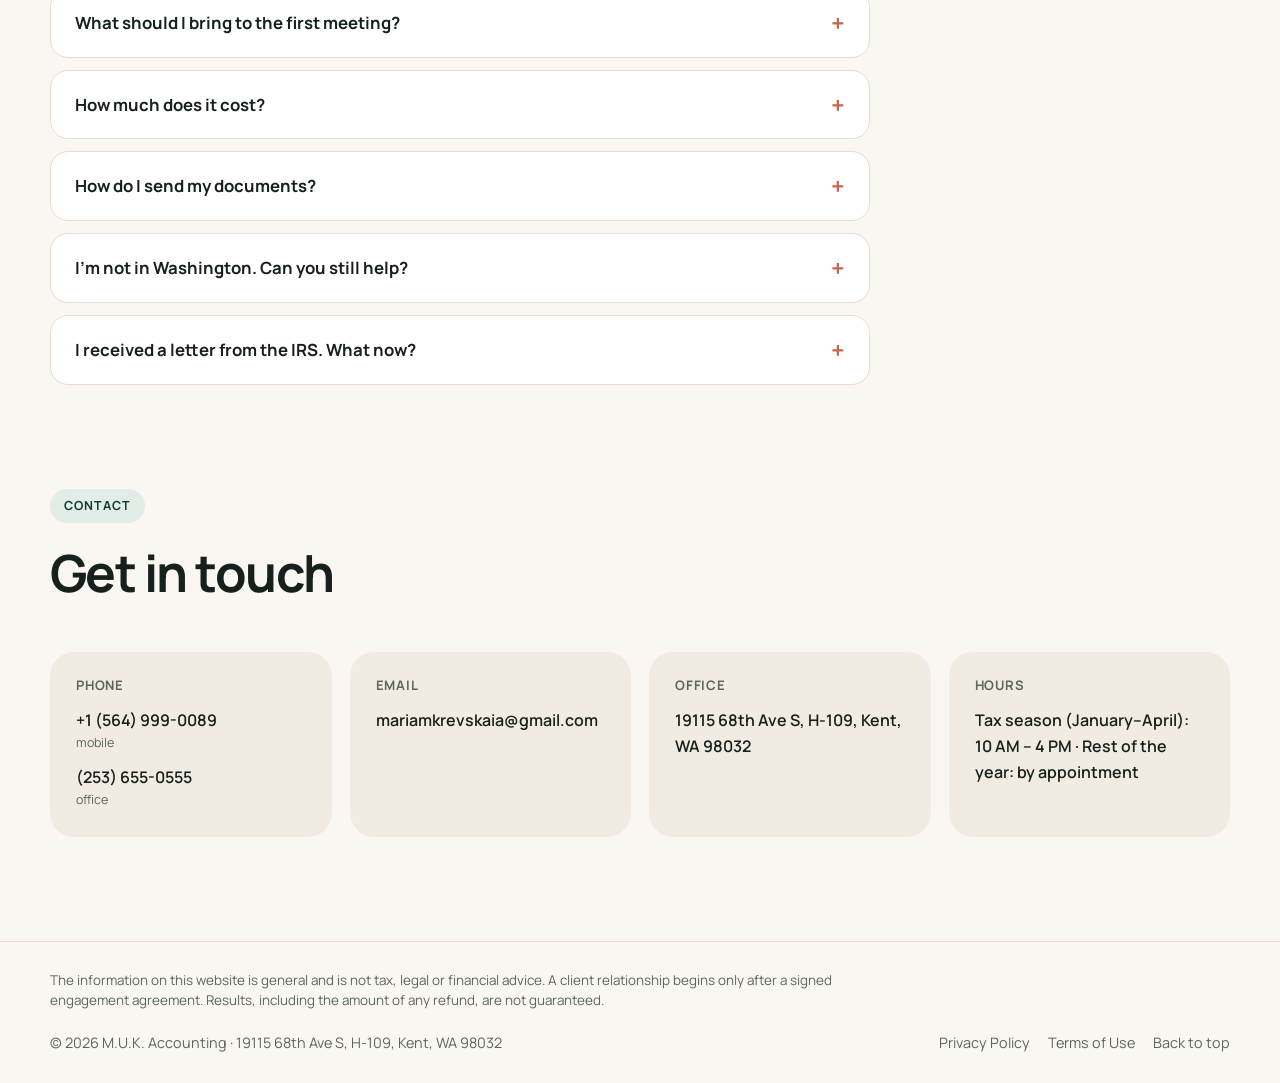
==== commit 00223793: "Calendar link becomes a green button with a calendar icon Co-Authored-By: Claude Fable 5.1 <noreply@" ====
--- a/index.html
+++ b/index.html
@@ -26,7 +26,7 @@
   <link rel="preconnect" href="https://fonts.googleapis.com">
   <link rel="preconnect" href="https://fonts.gstatic.com" crossorigin>
   <link href="https://fonts.googleapis.com/css2?family=Manrope:wght@400;500;600;700;800&family=Playfair+Display:ital,wght@1,500;1,600&display=swap" rel="stylesheet">
-  <link rel="stylesheet" href="styles.css?v=20261009g">
+  <link rel="stylesheet" href="styles.css?v=20261009h">
 </head>
 <body>
 
@@ -182,7 +182,12 @@
           <a class="btn btn-clay" id="call-link" href="#booking-form" data-type="call" data-i18n="booking.open">Book a call</a>
           <a class="btn btn-ghost" id="service-link" href="#booking-form" data-type="service" data-i18n="booking.service">Request a service</a>
         </div>
-        <p class="booking-alt" id="booking-alt"><a id="booking-link" href="#booking-form" data-i18n="booking.calendar">Or pick a time in the calendar yourself →</a></p>
+        <div class="booking-alt" id="booking-alt">
+          <a class="btn btn-calendar" id="booking-link" href="#booking-form">
+            <svg viewBox="0 0 24 24" aria-hidden="true"><rect x="3" y="5" width="18" height="16" rx="3"/><path d="M3 10h18M8 3v4M16 3v4"/><rect x="7" y="13" width="4" height="3" rx="0.8" class="fill"/></svg>
+            <span data-i18n="booking.calendar">Pick a day and time for an appointment</span>
+          </a>
+        </div>
       </div>
 
       <form class="booking-form" id="booking-form" novalidate>
@@ -292,6 +297,6 @@
 </footer>
 
 <script src="config.js?v=20261009g"></script>
-<script src="script.js?v=20261009h"></script>
+<script src="script.js?v=20261009i"></script>
 </body>
 </html>
--- a/styles.css
+++ b/styles.css
@@ -245,9 +245,11 @@
 }
 
 /* Booking actions */
-.booking-alt { margin: 18px 0 0; font-size: 0.95rem; }
-.booking-alt a { color: var(--clay-2); font-weight: 600; text-decoration: none; }
-.booking-alt a:hover { text-decoration: underline; }
+.booking-alt { margin: 14px 0 0; }
+.booking-copy .btn-calendar { background: #e3ede7; border-color: #e3ede7; color: var(--green); gap: 10px; }
+.booking-copy .btn-calendar:hover { background: #d3e3da; border-color: #d3e3da; color: var(--green-2); }
+.btn-calendar svg { width: 22px; height: 22px; fill: none; stroke: currentColor; stroke-width: 2; stroke-linecap: round; stroke-linejoin: round; flex-shrink: 0; }
+.btn-calendar svg .fill { fill: currentColor; stroke: none; }
 .hp { position: absolute; left: -9999px; width: 1px; height: 1px; opacity: 0; }
 .booking-actions { display: flex; flex-wrap: wrap; gap: 12px; margin-top: 18px; }
 .btn-clay { background: var(--clay); border-color: var(--clay); color: #fff; }
